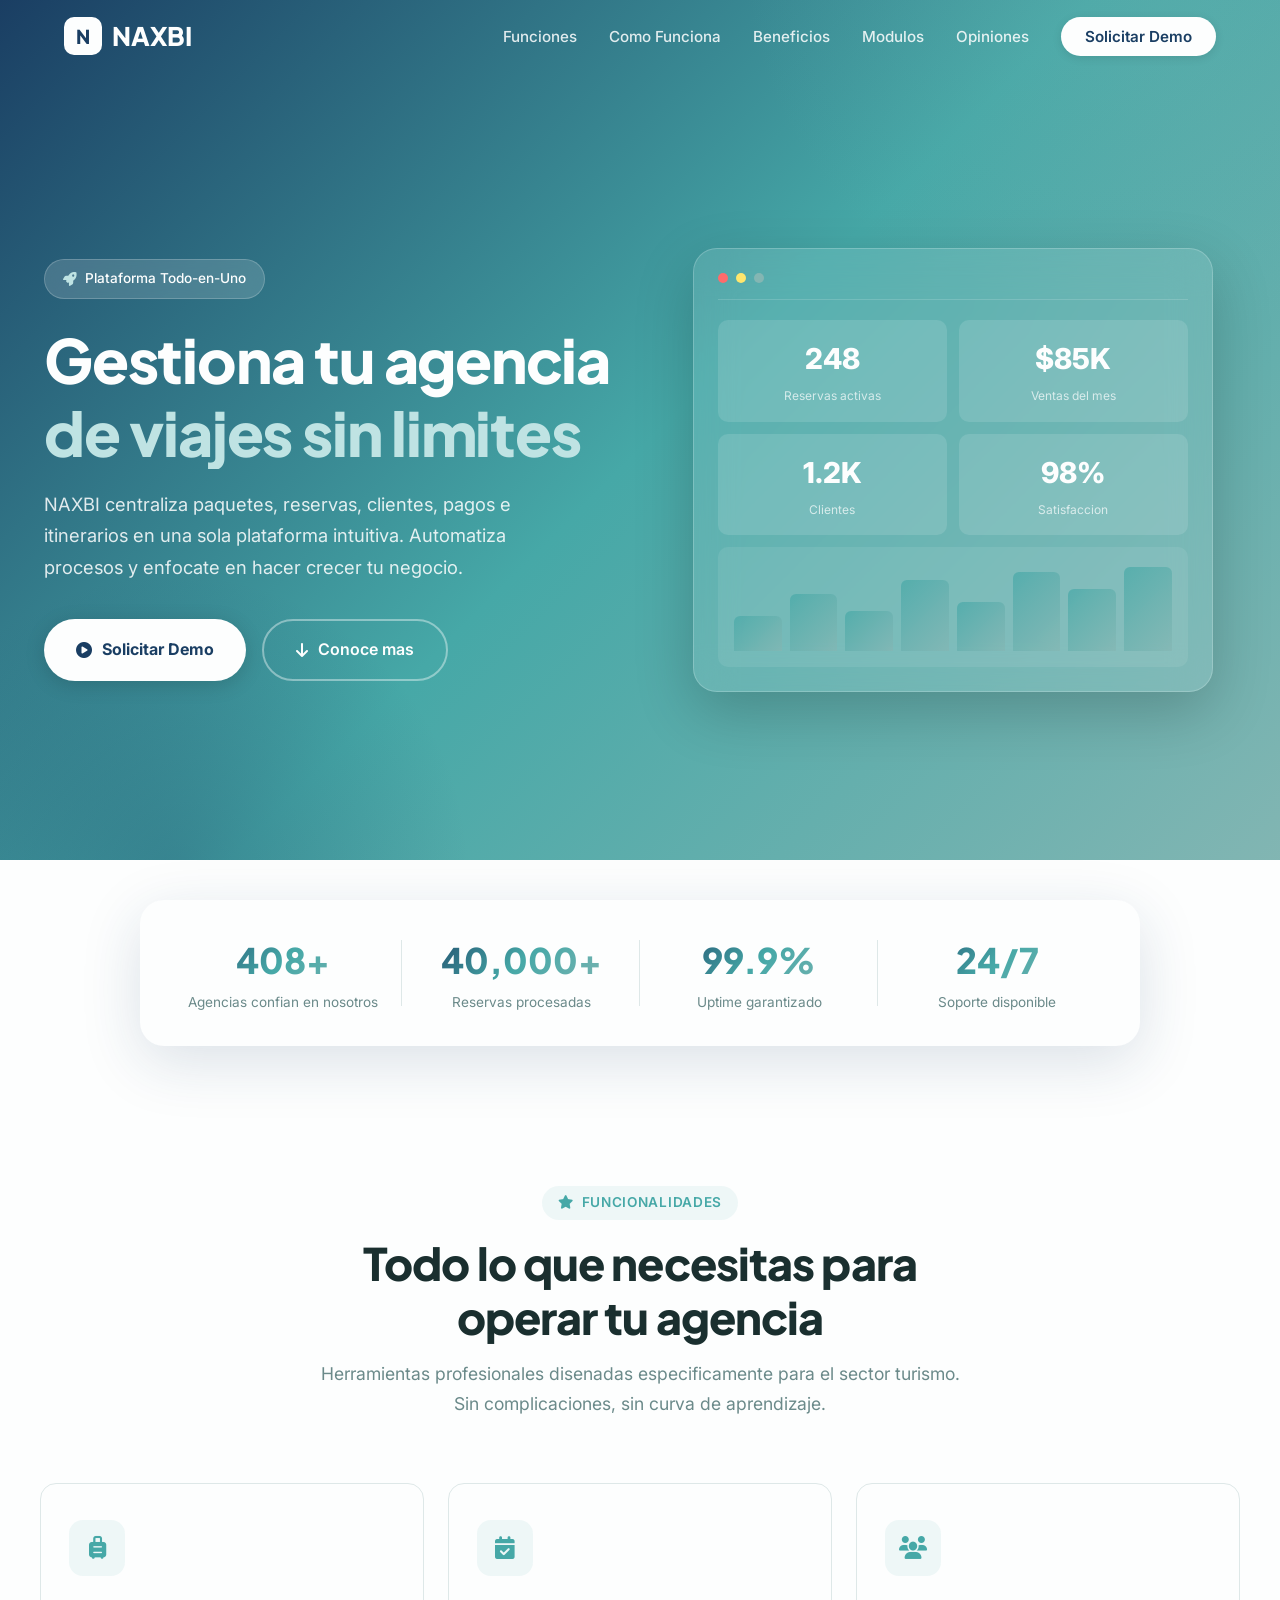
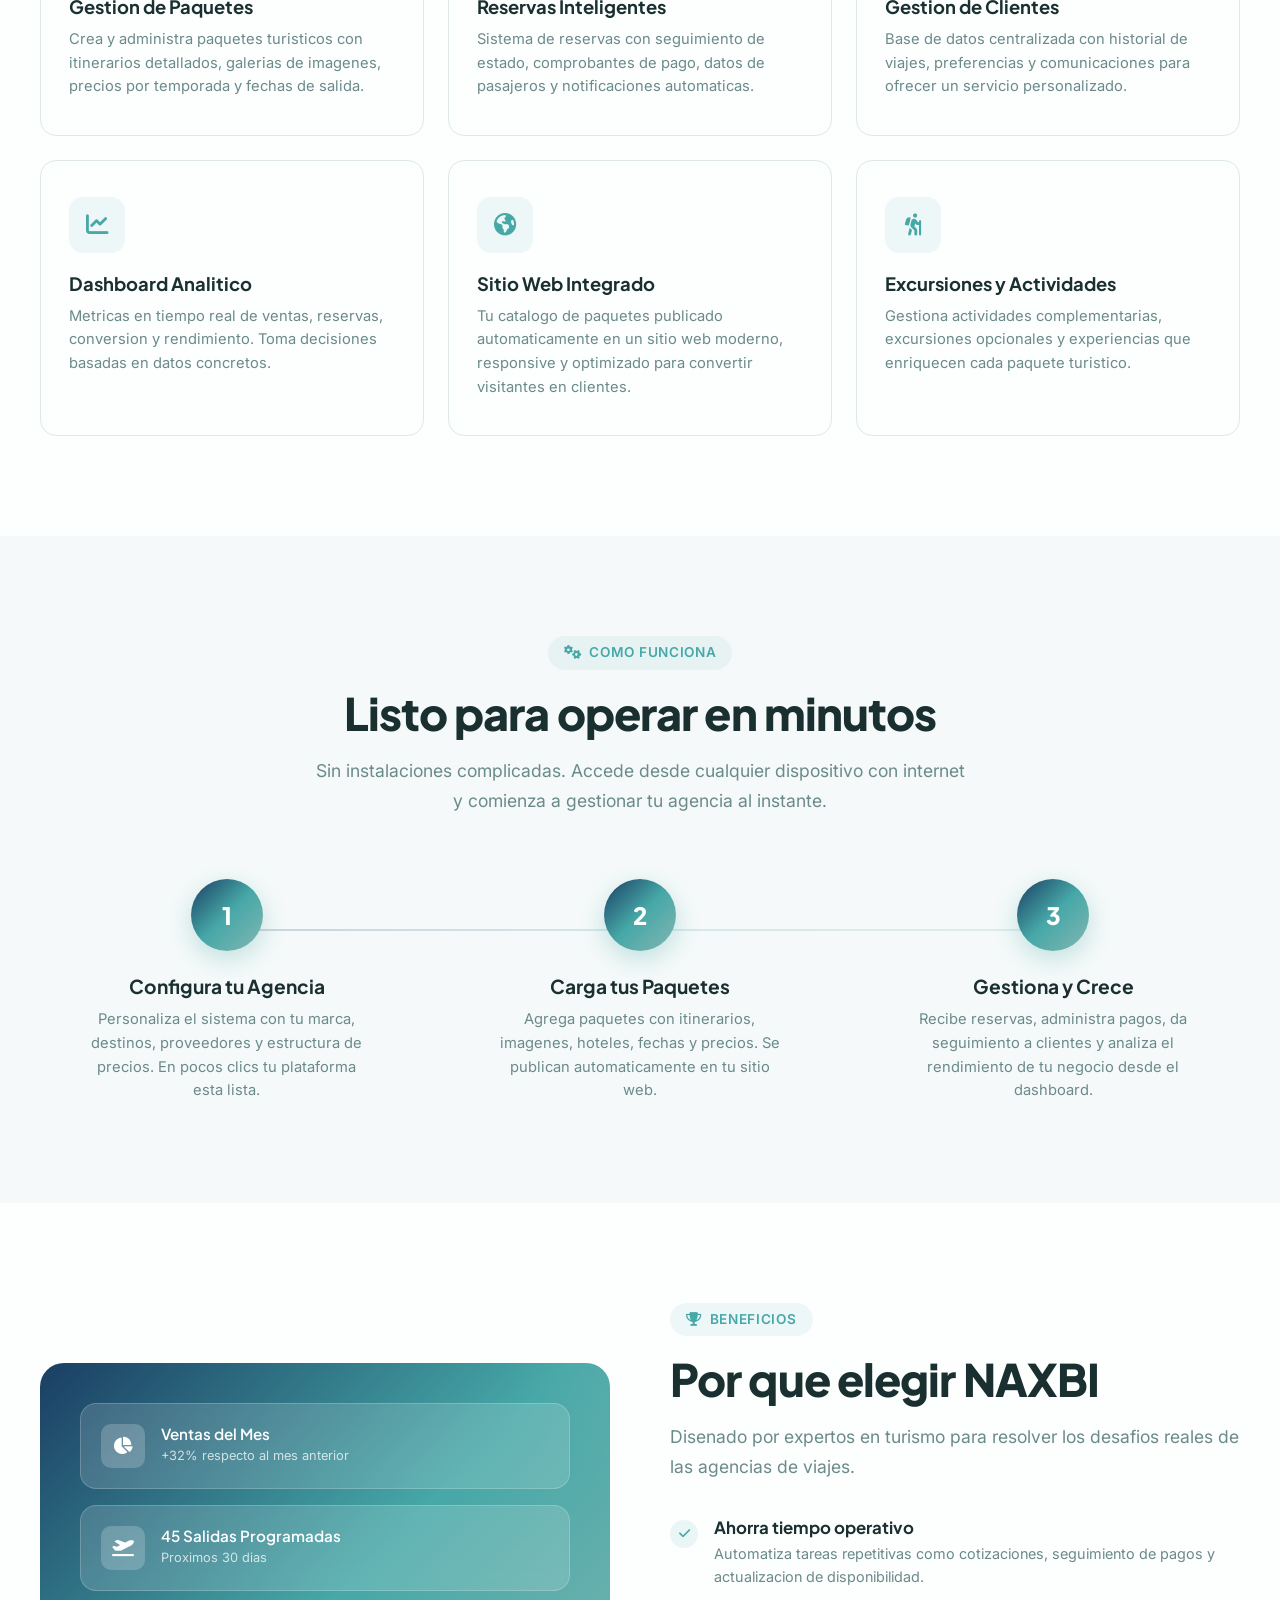
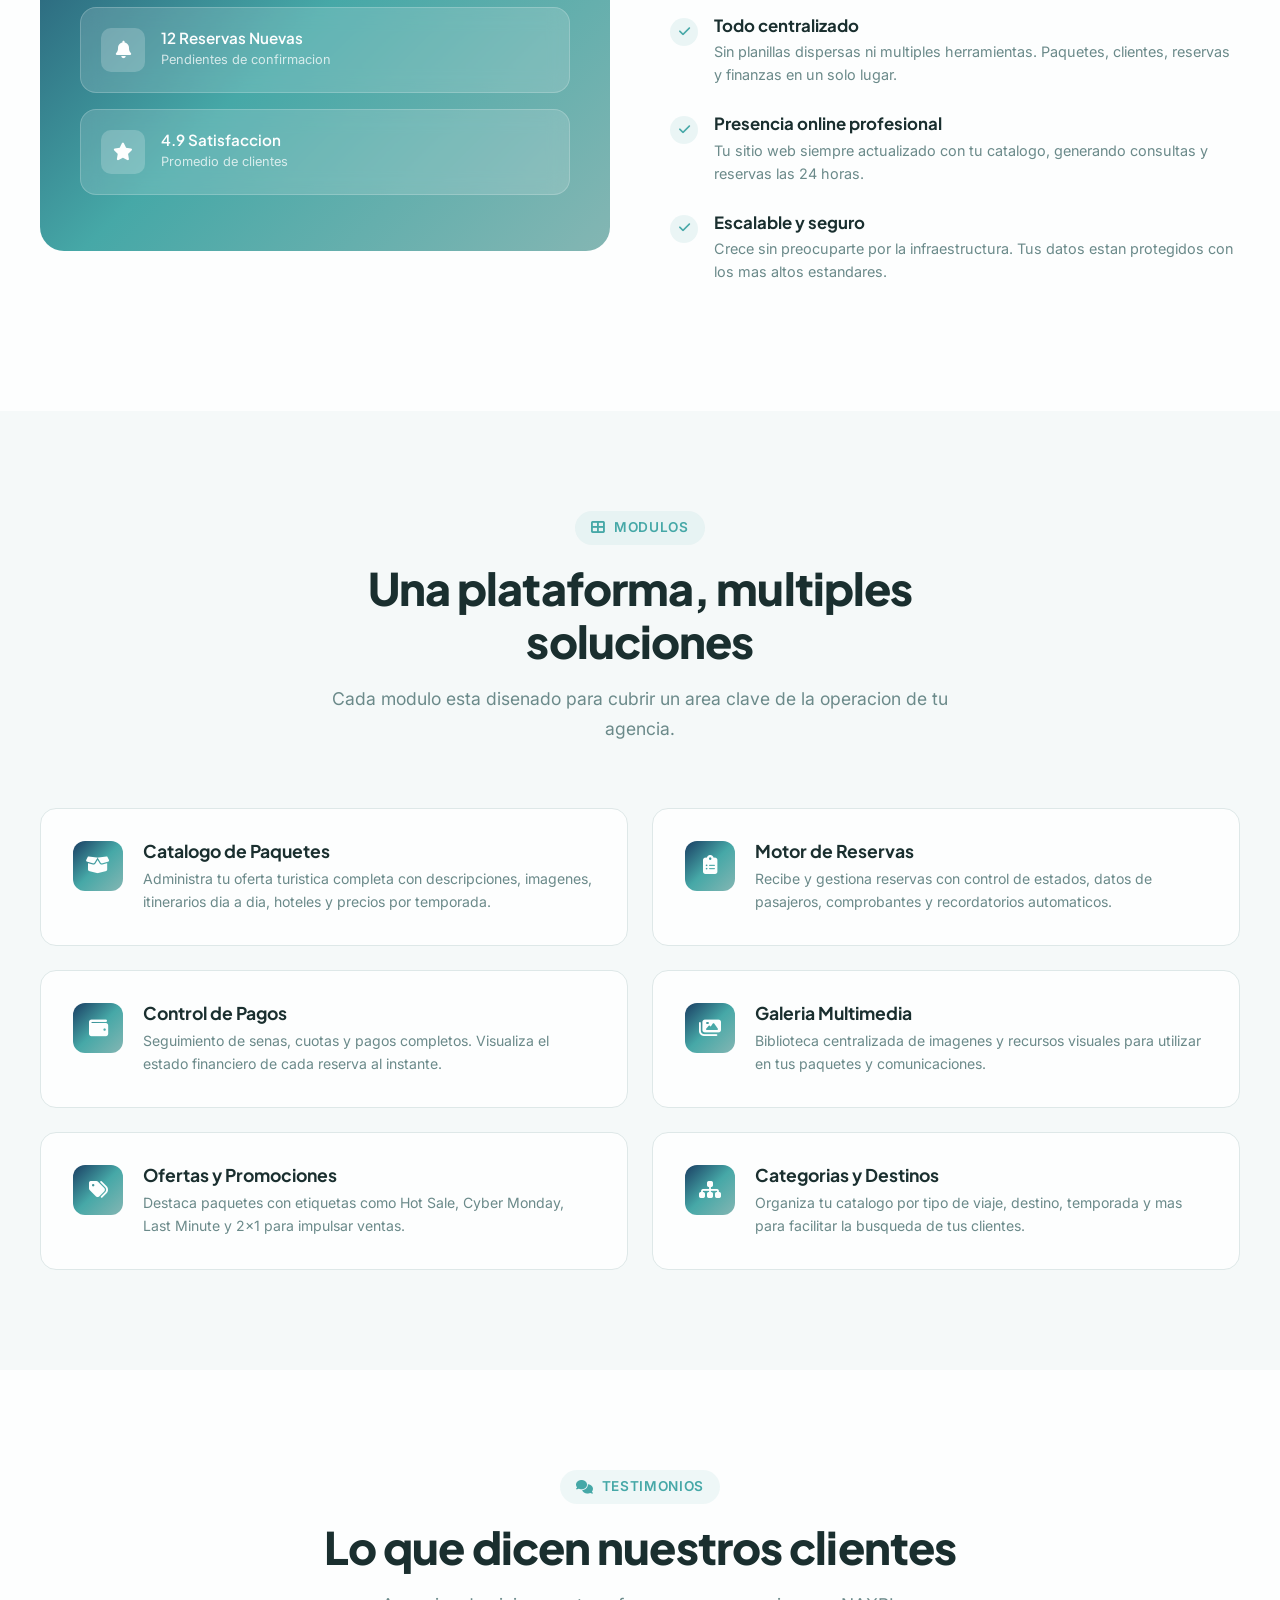
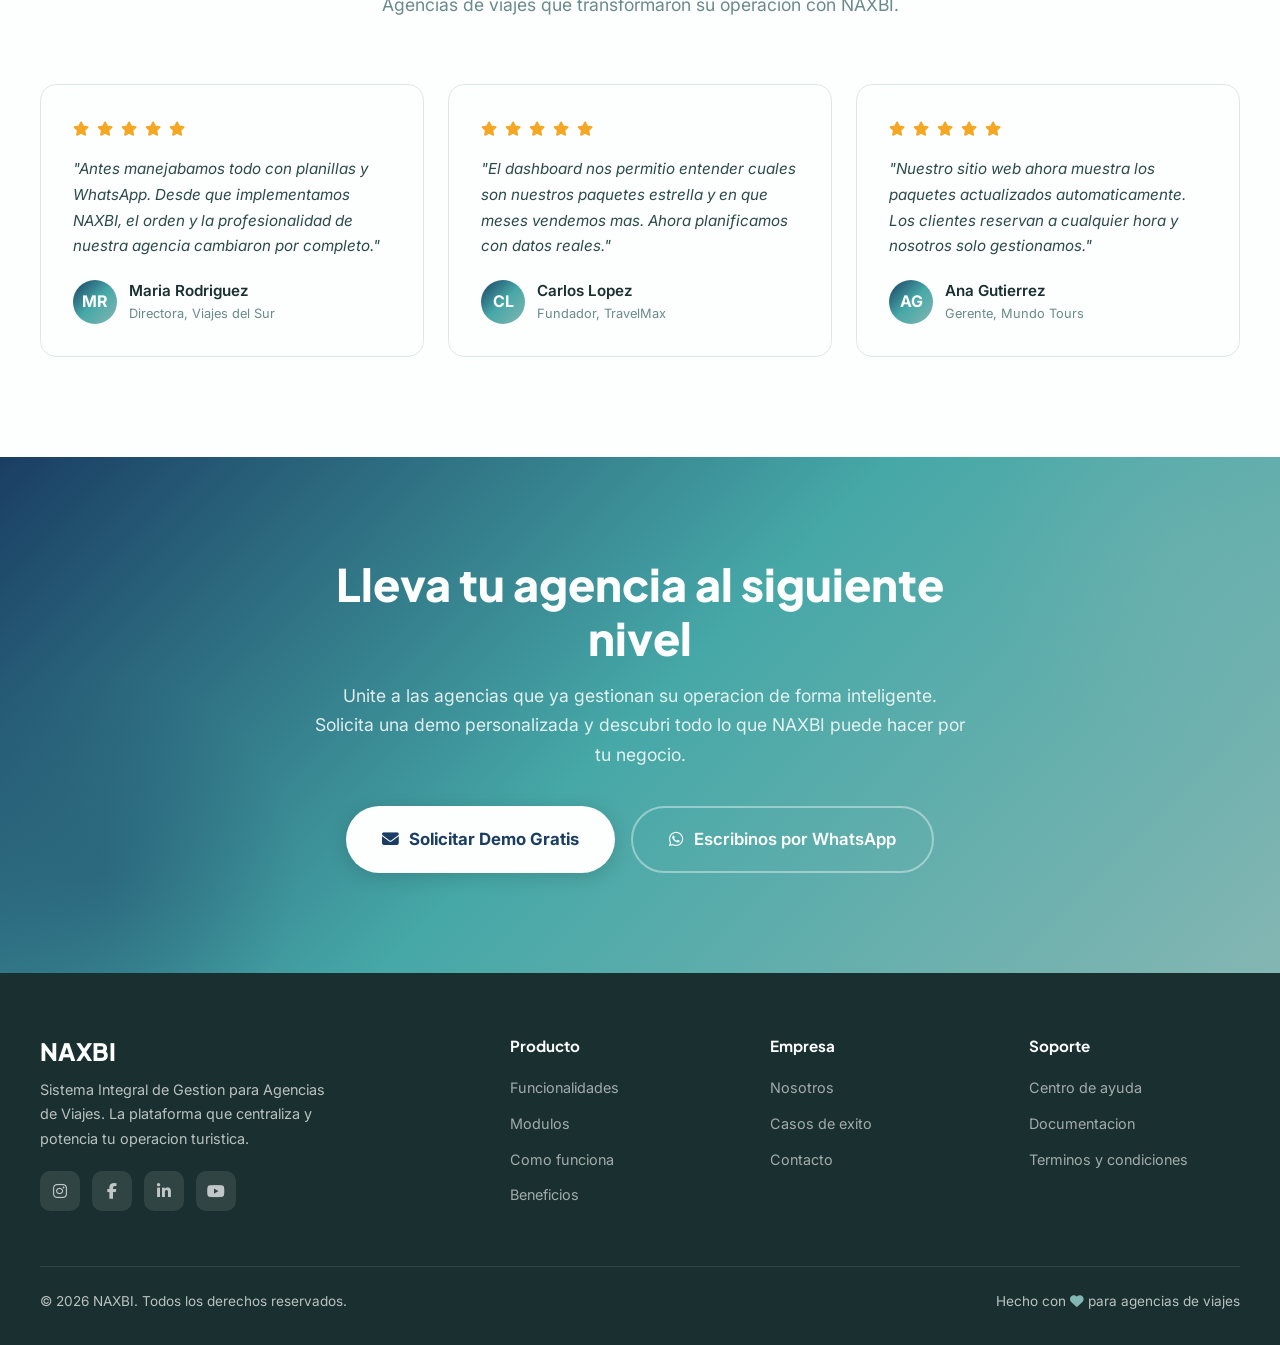
==== index.html @ f72a130c "Reestructurar landing NAXBI: separar HTML/CSS/JS, nueva paleta de colores y paginas internas - Separ" ====
<!DOCTYPE html>
<html lang="es">
<head>
    <meta charset="UTF-8">
    <meta name="viewport" content="width=device-width, initial-scale=1.0">
    <title>NAXBI - Sistema Integral de Gestion para Agencias de Viajes</title>
    <meta name="description" content="NAXBI es la plataforma todo-en-uno para gestionar tu agencia de viajes. Paquetes, reservas, clientes, pagos y mas en un solo lugar.">
    <link rel="preconnect" href="https://fonts.googleapis.com">
    <link rel="preconnect" href="https://fonts.gstatic.com" crossorigin>
    <link href="https://fonts.googleapis.com/css2?family=Inter:wght@300;400;500;600;700;800;900&family=Plus+Jakarta+Sans:wght@400;500;600;700;800&display=swap" rel="stylesheet">
    <link rel="stylesheet" href="https://cdnjs.cloudflare.com/ajax/libs/font-awesome/6.5.1/css/all.min.css">
    <link rel="stylesheet" href="css/styles.css">
</head>
<body>

    <!-- ========== NAVBAR ========== -->
    <nav class="navbar" id="navbar">
        <div class="nav-container">
            <a href="index.html" class="nav-logo">
                <div class="nav-logo-icon">N</div>
                NAXBI
            </a>
            <ul class="nav-links" id="navLinks">
                <li><a href="#features">Funciones</a></li>
                <li><a href="#how">Como Funciona</a></li>
                <li><a href="#benefits">Beneficios</a></li>
                <li><a href="#modules">Modulos</a></li>
                <li><a href="#testimonials">Opiniones</a></li>
                <li><a href="contacto.html" class="nav-cta">Solicitar Demo</a></li>
            </ul>
            <button class="mobile-toggle" id="mobileToggle" aria-label="Menu">
                <i class="fas fa-bars"></i>
            </button>
        </div>
    </nav>

    <!-- ========== HERO ========== -->
    <section class="hero" id="hero">
        <div class="hero-content">
            <div class="hero-text">
                <div class="hero-badge">
                    <i class="fas fa-rocket"></i>
                    Plataforma Todo-en-Uno
                </div>
                <h1>
                    Gestiona tu agencia
                    <span>de viajes sin limites</span>
                </h1>
                <p class="hero-description">
                    NAXBI centraliza paquetes, reservas, clientes, pagos e itinerarios en una sola plataforma intuitiva. Automatiza procesos y enfocate en hacer crecer tu negocio.
                </p>
                <div class="hero-buttons">
                    <a href="contacto.html" class="btn-primary">
                        <i class="fas fa-play-circle"></i>
                        Solicitar Demo
                    </a>
                    <a href="#features" class="btn-secondary">
                        <i class="fas fa-arrow-down"></i>
                        Conoce mas
                    </a>
                </div>
            </div>
            <div class="hero-visual">
                <div class="hero-mockup">
                    <div class="mockup-header">
                        <div class="mockup-dot"></div>
                        <div class="mockup-dot"></div>
                        <div class="mockup-dot"></div>
                    </div>
                    <div class="mockup-stats">
                        <div class="mockup-stat">
                            <div class="mockup-stat-value">248</div>
                            <div class="mockup-stat-label">Reservas activas</div>
                        </div>
                        <div class="mockup-stat">
                            <div class="mockup-stat-value">$85K</div>
                            <div class="mockup-stat-label">Ventas del mes</div>
                        </div>
                        <div class="mockup-stat">
                            <div class="mockup-stat-value">1.2K</div>
                            <div class="mockup-stat-label">Clientes</div>
                        </div>
                        <div class="mockup-stat">
                            <div class="mockup-stat-value">98%</div>
                            <div class="mockup-stat-label">Satisfaccion</div>
                        </div>
                    </div>
                    <div class="mockup-chart">
                        <div class="chart-bar" style="height: 40%"></div>
                        <div class="chart-bar" style="height: 65%"></div>
                        <div class="chart-bar" style="height: 45%"></div>
                        <div class="chart-bar" style="height: 80%"></div>
                        <div class="chart-bar" style="height: 55%"></div>
                        <div class="chart-bar" style="height: 90%"></div>
                        <div class="chart-bar" style="height: 70%"></div>
                        <div class="chart-bar" style="height: 95%"></div>
                    </div>
                </div>
            </div>
        </div>
    </section>

    <!-- ========== STATS BAR ========== -->
    <div class="stats-bar">
        <div class="stats-container reveal">
            <div class="stat-item">
                <div class="stat-number" data-count="500">0+</div>
                <div class="stat-label">Agencias confian en nosotros</div>
            </div>
            <div class="stat-item">
                <div class="stat-number" data-count="50000">0+</div>
                <div class="stat-label">Reservas procesadas</div>
            </div>
            <div class="stat-item">
                <div class="stat-number">99.9%</div>
                <div class="stat-label">Uptime garantizado</div>
            </div>
            <div class="stat-item">
                <div class="stat-number">24/7</div>
                <div class="stat-label">Soporte disponible</div>
            </div>
        </div>
    </div>

    <!-- ========== FEATURES ========== -->
    <section class="section" id="features">
        <div class="section-container">
            <div class="section-header reveal">
                <div class="section-label"><i class="fas fa-star"></i> Funcionalidades</div>
                <h2 class="section-title">Todo lo que necesitas para operar tu agencia</h2>
                <p class="section-subtitle">Herramientas profesionales disenadas especificamente para el sector turismo. Sin complicaciones, sin curva de aprendizaje.</p>
            </div>
            <div class="features-grid">
                <div class="feature-card reveal">
                    <div class="feature-icon"><i class="fas fa-suitcase-rolling"></i></div>
                    <h3>Gestion de Paquetes</h3>
                    <p>Crea y administra paquetes turisticos con itinerarios detallados, galerias de imagenes, precios por temporada y fechas de salida.</p>
                </div>
                <div class="feature-card reveal">
                    <div class="feature-icon"><i class="fas fa-calendar-check"></i></div>
                    <h3>Reservas Inteligentes</h3>
                    <p>Sistema de reservas con seguimiento de estado, comprobantes de pago, datos de pasajeros y notificaciones automaticas.</p>
                </div>
                <div class="feature-card reveal">
                    <div class="feature-icon"><i class="fas fa-users"></i></div>
                    <h3>Gestion de Clientes</h3>
                    <p>Base de datos centralizada con historial de viajes, preferencias y comunicaciones para ofrecer un servicio personalizado.</p>
                </div>
                <div class="feature-card reveal">
                    <div class="feature-icon"><i class="fas fa-chart-line"></i></div>
                    <h3>Dashboard Analitico</h3>
                    <p>Metricas en tiempo real de ventas, reservas, conversion y rendimiento. Toma decisiones basadas en datos concretos.</p>
                </div>
                <div class="feature-card reveal">
                    <div class="feature-icon"><i class="fas fa-globe-americas"></i></div>
                    <h3>Sitio Web Integrado</h3>
                    <p>Tu catalogo de paquetes publicado automaticamente en un sitio web moderno, responsive y optimizado para convertir visitantes en clientes.</p>
                </div>
                <div class="feature-card reveal">
                    <div class="feature-icon"><i class="fas fa-hiking"></i></div>
                    <h3>Excursiones y Actividades</h3>
                    <p>Gestiona actividades complementarias, excursiones opcionales y experiencias que enriquecen cada paquete turistico.</p>
                </div>
            </div>
        </div>
    </section>

    <!-- ========== HOW IT WORKS ========== -->
    <section class="section how-section" id="how">
        <div class="section-container">
            <div class="section-header reveal">
                <div class="section-label"><i class="fas fa-cogs"></i> Como Funciona</div>
                <h2 class="section-title">Listo para operar en minutos</h2>
                <p class="section-subtitle">Sin instalaciones complicadas. Accede desde cualquier dispositivo con internet y comienza a gestionar tu agencia al instante.</p>
            </div>
            <div class="steps-grid">
                <div class="step-card reveal">
                    <div class="step-number">1</div>
                    <h3>Configura tu Agencia</h3>
                    <p>Personaliza el sistema con tu marca, destinos, proveedores y estructura de precios. En pocos clics tu plataforma esta lista.</p>
                </div>
                <div class="step-card reveal">
                    <div class="step-number">2</div>
                    <h3>Carga tus Paquetes</h3>
                    <p>Agrega paquetes con itinerarios, imagenes, hoteles, fechas y precios. Se publican automaticamente en tu sitio web.</p>
                </div>
                <div class="step-card reveal">
                    <div class="step-number">3</div>
                    <h3>Gestiona y Crece</h3>
                    <p>Recibe reservas, administra pagos, da seguimiento a clientes y analiza el rendimiento de tu negocio desde el dashboard.</p>
                </div>
            </div>
        </div>
    </section>

    <!-- ========== BENEFITS ========== -->
    <section class="section" id="benefits">
        <div class="section-container">
            <div class="benefits-layout">
                <div class="benefits-image reveal">
                    <div class="benefits-dashboard">
                        <div class="benefits-card-float">
                            <div class="float-icon"><i class="fas fa-chart-pie"></i></div>
                            <div class="float-text">
                                <h4>Ventas del Mes</h4>
                                <p>+32% respecto al mes anterior</p>
                            </div>
                        </div>
                        <div class="benefits-card-float">
                            <div class="float-icon"><i class="fas fa-plane-departure"></i></div>
                            <div class="float-text">
                                <h4>45 Salidas Programadas</h4>
                                <p>Proximos 30 dias</p>
                            </div>
                        </div>
                        <div class="benefits-card-float">
                            <div class="float-icon"><i class="fas fa-bell"></i></div>
                            <div class="float-text">
                                <h4>12 Reservas Nuevas</h4>
                                <p>Pendientes de confirmacion</p>
                            </div>
                        </div>
                        <div class="benefits-card-float">
                            <div class="float-icon"><i class="fas fa-star"></i></div>
                            <div class="float-text">
                                <h4>4.9 Satisfaccion</h4>
                                <p>Promedio de clientes</p>
                            </div>
                        </div>
                    </div>
                </div>
                <div class="reveal">
                    <div class="section-label"><i class="fas fa-trophy"></i> Beneficios</div>
                    <h2 class="section-title" style="text-align:left; margin-bottom: 16px;">Por que elegir NAXBI</h2>
                    <p class="section-subtitle" style="text-align:left; margin-bottom: 36px;">Disenado por expertos en turismo para resolver los desafios reales de las agencias de viajes.</p>
                    <ul class="benefits-list">
                        <li class="benefit-item">
                            <div class="benefit-check"><i class="fas fa-check"></i></div>
                            <div>
                                <h4>Ahorra tiempo operativo</h4>
                                <p>Automatiza tareas repetitivas como cotizaciones, seguimiento de pagos y actualizacion de disponibilidad.</p>
                            </div>
                        </li>
                        <li class="benefit-item">
                            <div class="benefit-check"><i class="fas fa-check"></i></div>
                            <div>
                                <h4>Todo centralizado</h4>
                                <p>Sin planillas dispersas ni multiples herramientas. Paquetes, clientes, reservas y finanzas en un solo lugar.</p>
                            </div>
                        </li>
                        <li class="benefit-item">
                            <div class="benefit-check"><i class="fas fa-check"></i></div>
                            <div>
                                <h4>Presencia online profesional</h4>
                                <p>Tu sitio web siempre actualizado con tu catalogo, generando consultas y reservas las 24 horas.</p>
                            </div>
                        </li>
                        <li class="benefit-item">
                            <div class="benefit-check"><i class="fas fa-check"></i></div>
                            <div>
                                <h4>Escalable y seguro</h4>
                                <p>Crece sin preocuparte por la infraestructura. Tus datos estan protegidos con los mas altos estandares.</p>
                            </div>
                        </li>
                    </ul>
                </div>
            </div>
        </div>
    </section>

    <!-- ========== MODULES ========== -->
    <section class="section modules-section" id="modules">
        <div class="section-container">
            <div class="section-header reveal">
                <div class="section-label"><i class="fas fa-th-large"></i> Modulos</div>
                <h2 class="section-title">Una plataforma, multiples soluciones</h2>
                <p class="section-subtitle">Cada modulo esta disenado para cubrir un area clave de la operacion de tu agencia.</p>
            </div>
            <div class="modules-grid">
                <div class="module-card reveal">
                    <div class="module-icon"><i class="fas fa-box-open"></i></div>
                    <div>
                        <h3>Catalogo de Paquetes</h3>
                        <p>Administra tu oferta turistica completa con descripciones, imagenes, itinerarios dia a dia, hoteles y precios por temporada.</p>
                    </div>
                </div>
                <div class="module-card reveal">
                    <div class="module-icon"><i class="fas fa-clipboard-list"></i></div>
                    <div>
                        <h3>Motor de Reservas</h3>
                        <p>Recibe y gestiona reservas con control de estados, datos de pasajeros, comprobantes y recordatorios automaticos.</p>
                    </div>
                </div>
                <div class="module-card reveal">
                    <div class="module-icon"><i class="fas fa-wallet"></i></div>
                    <div>
                        <h3>Control de Pagos</h3>
                        <p>Seguimiento de senas, cuotas y pagos completos. Visualiza el estado financiero de cada reserva al instante.</p>
                    </div>
                </div>
                <div class="module-card reveal">
                    <div class="module-icon"><i class="fas fa-images"></i></div>
                    <div>
                        <h3>Galeria Multimedia</h3>
                        <p>Biblioteca centralizada de imagenes y recursos visuales para utilizar en tus paquetes y comunicaciones.</p>
                    </div>
                </div>
                <div class="module-card reveal">
                    <div class="module-icon"><i class="fas fa-tags"></i></div>
                    <div>
                        <h3>Ofertas y Promociones</h3>
                        <p>Destaca paquetes con etiquetas como Hot Sale, Cyber Monday, Last Minute y 2x1 para impulsar ventas.</p>
                    </div>
                </div>
                <div class="module-card reveal">
                    <div class="module-icon"><i class="fas fa-sitemap"></i></div>
                    <div>
                        <h3>Categorias y Destinos</h3>
                        <p>Organiza tu catalogo por tipo de viaje, destino, temporada y mas para facilitar la busqueda de tus clientes.</p>
                    </div>
                </div>
            </div>
        </div>
    </section>

    <!-- ========== TESTIMONIALS ========== -->
    <section class="section" id="testimonials">
        <div class="section-container">
            <div class="section-header reveal">
                <div class="section-label"><i class="fas fa-comments"></i> Testimonios</div>
                <h2 class="section-title">Lo que dicen nuestros clientes</h2>
                <p class="section-subtitle">Agencias de viajes que transformaron su operacion con NAXBI.</p>
            </div>
            <div class="testimonials-grid">
                <div class="testimonial-card reveal">
                    <div class="testimonial-stars">
                        <i class="fas fa-star"></i>
                        <i class="fas fa-star"></i>
                        <i class="fas fa-star"></i>
                        <i class="fas fa-star"></i>
                        <i class="fas fa-star"></i>
                    </div>
                    <blockquote>"Antes manejabamos todo con planillas y WhatsApp. Desde que implementamos NAXBI, el orden y la profesionalidad de nuestra agencia cambiaron por completo."</blockquote>
                    <div class="testimonial-author">
                        <div class="testimonial-avatar">MR</div>
                        <div>
                            <div class="testimonial-name">Maria Rodriguez</div>
                            <div class="testimonial-role">Directora, Viajes del Sur</div>
                        </div>
                    </div>
                </div>
                <div class="testimonial-card reveal">
                    <div class="testimonial-stars">
                        <i class="fas fa-star"></i>
                        <i class="fas fa-star"></i>
                        <i class="fas fa-star"></i>
                        <i class="fas fa-star"></i>
                        <i class="fas fa-star"></i>
                    </div>
                    <blockquote>"El dashboard nos permitio entender cuales son nuestros paquetes estrella y en que meses vendemos mas. Ahora planificamos con datos reales."</blockquote>
                    <div class="testimonial-author">
                        <div class="testimonial-avatar">CL</div>
                        <div>
                            <div class="testimonial-name">Carlos Lopez</div>
                            <div class="testimonial-role">Fundador, TravelMax</div>
                        </div>
                    </div>
                </div>
                <div class="testimonial-card reveal">
                    <div class="testimonial-stars">
                        <i class="fas fa-star"></i>
                        <i class="fas fa-star"></i>
                        <i class="fas fa-star"></i>
                        <i class="fas fa-star"></i>
                        <i class="fas fa-star"></i>
                    </div>
                    <blockquote>"Nuestro sitio web ahora muestra los paquetes actualizados automaticamente. Los clientes reservan a cualquier hora y nosotros solo gestionamos."</blockquote>
                    <div class="testimonial-author">
                        <div class="testimonial-avatar">AG</div>
                        <div>
                            <div class="testimonial-name">Ana Gutierrez</div>
                            <div class="testimonial-role">Gerente, Mundo Tours</div>
                        </div>
                    </div>
                </div>
            </div>
        </div>
    </section>

    <!-- ========== CTA ========== -->
    <section class="cta-section" id="contact">
        <div class="cta-content reveal">
            <h2>Lleva tu agencia al siguiente nivel</h2>
            <p>Unite a las agencias que ya gestionan su operacion de forma inteligente. Solicita una demo personalizada y descubri todo lo que NAXBI puede hacer por tu negocio.</p>
            <div class="cta-buttons">
                <a href="contacto.html" class="btn-cta-primary">
                    <i class="fas fa-envelope"></i>
                    Solicitar Demo Gratis
                </a>
                <a href="https://wa.me/" class="btn-cta-secondary">
                    <i class="fab fa-whatsapp"></i>
                    Escribinos por WhatsApp
                </a>
            </div>
        </div>
    </section>

    <!-- ========== FOOTER ========== -->
    <footer class="footer">
        <div class="footer-container">
            <div class="footer-grid">
                <div class="footer-brand">
                    <h3>NAXBI</h3>
                    <p>Sistema Integral de Gestion para Agencias de Viajes. La plataforma que centraliza y potencia tu operacion turistica.</p>
                    <div class="footer-social">
                        <a href="#" aria-label="Instagram"><i class="fab fa-instagram"></i></a>
                        <a href="#" aria-label="Facebook"><i class="fab fa-facebook-f"></i></a>
                        <a href="#" aria-label="LinkedIn"><i class="fab fa-linkedin-in"></i></a>
                        <a href="#" aria-label="YouTube"><i class="fab fa-youtube"></i></a>
                    </div>
                </div>
                <div class="footer-col">
                    <h4>Producto</h4>
                    <ul>
                        <li><a href="index.html#features">Funcionalidades</a></li>
                        <li><a href="index.html#modules">Modulos</a></li>
                        <li><a href="index.html#how">Como funciona</a></li>
                        <li><a href="index.html#benefits">Beneficios</a></li>
                    </ul>
                </div>
                <div class="footer-col">
                    <h4>Empresa</h4>
                    <ul>
                        <li><a href="nosotros.html">Nosotros</a></li>
                        <li><a href="casos-de-exito.html">Casos de exito</a></li>
                        <li><a href="contacto.html">Contacto</a></li>
                    </ul>
                </div>
                <div class="footer-col">
                    <h4>Soporte</h4>
                    <ul>
                        <li><a href="centro-de-ayuda.html">Centro de ayuda</a></li>
                        <li><a href="documentacion.html">Documentacion</a></li>
                        <li><a href="terminos-y-condiciones.html">Terminos y condiciones</a></li>
                    </ul>
                </div>
            </div>
            <div class="footer-bottom">
                <span>&copy; 2026 NAXBI. Todos los derechos reservados.</span>
                <span>Hecho con <i class="fas fa-heart" style="color: var(--primary-light);"></i> para agencias de viajes</span>
            </div>
        </div>
    </footer>

    <script src="js/main.js"></script>
</body>
</html>
---- css/styles.css ----
/* ============ VARIABLES ============ */
:root {
    --primary: #46A8A7;
    --primary-dark: #1A3E63;
    --primary-light: #84B6B3;
    --primary-lighter: #BFE3E3;
    --white: #FDFEFE;
    --off-white: #F5F9F9;
    --gray-50: #EFF4F4;
    --gray-100: #DEE8E8;
    --gray-200: #C2D4D4;
    --gray-500: #6B8A8A;
    --gray-700: #2D4A4A;
    --gray-900: #1A2F2F;
    --gradient-main: linear-gradient(135deg, var(--primary-dark), var(--primary), var(--primary-light));
    --gradient-soft: linear-gradient(135deg, var(--primary-dark), var(--primary));
    --gradient-accent: linear-gradient(135deg, var(--primary), var(--primary-light));
    --shadow-sm: 0 1px 3px rgba(26, 62, 99, 0.08);
    --shadow-md: 0 4px 20px rgba(26, 62, 99, 0.1);
    --shadow-lg: 0 8px 40px rgba(26, 62, 99, 0.12);
    --shadow-xl: 0 16px 60px rgba(26, 62, 99, 0.15);
    --radius: 16px;
    --radius-sm: 10px;
    --radius-lg: 24px;
}

* { margin: 0; padding: 0; box-sizing: border-box; }

html {
    scroll-behavior: smooth;
    scroll-padding-top: 80px;
}

body {
    font-family: 'Inter', -apple-system, BlinkMacSystemFont, sans-serif;
    color: var(--gray-900);
    background: var(--white);
    line-height: 1.6;
    overflow-x: hidden;
}

h1, h2, h3, h4, h5, h6 {
    font-family: 'Plus Jakarta Sans', 'Inter', sans-serif;
    line-height: 1.2;
}

/* ============ NAVBAR ============ */
.navbar {
    position: fixed;
    top: 0;
    left: 0;
    right: 0;
    z-index: 1000;
    padding: 16px 0;
    transition: all 0.4s cubic-bezier(0.4, 0, 0.2, 1);
}

.navbar.scrolled {
    background: rgba(253, 254, 254, 0.92);
    backdrop-filter: blur(20px);
    -webkit-backdrop-filter: blur(20px);
    box-shadow: 0 1px 20px rgba(26, 62, 99, 0.08);
    padding: 10px 0;
}

.nav-container {
    max-width: 1200px;
    margin: 0 auto;
    padding: 0 24px;
    display: flex;
    align-items: center;
    justify-content: space-between;
}

.nav-logo {
    display: flex;
    align-items: center;
    gap: 10px;
    text-decoration: none;
    font-family: 'Plus Jakarta Sans', sans-serif;
    font-weight: 800;
    font-size: 1.6rem;
    color: var(--white);
    transition: color 0.3s;
}

.navbar.scrolled .nav-logo { color: var(--primary-dark); }

.nav-logo-icon {
    width: 38px;
    height: 38px;
    background: var(--white);
    border-radius: 10px;
    display: flex;
    align-items: center;
    justify-content: center;
    font-size: 1.2rem;
    color: var(--primary-dark);
    font-weight: 900;
}

.navbar.scrolled .nav-logo-icon {
    background: var(--gradient-main);
    color: var(--white);
}

.nav-links {
    display: flex;
    align-items: center;
    gap: 32px;
    list-style: none;
}

.nav-links a {
    text-decoration: none;
    color: rgba(255, 255, 255, 0.85);
    font-weight: 500;
    font-size: 0.95rem;
    transition: color 0.3s;
    position: relative;
}

.nav-links a::after {
    content: '';
    position: absolute;
    bottom: -4px;
    left: 0;
    width: 0;
    height: 2px;
    background: var(--primary-light);
    transition: width 0.3s;
}

.nav-links a:hover::after { width: 100%; }

.navbar.scrolled .nav-links a { color: var(--gray-700); }
.navbar.scrolled .nav-links a:hover { color: var(--primary); }

.nav-cta {
    padding: 10px 24px;
    background: var(--white) !important;
    color: var(--primary-dark) !important;
    border-radius: 50px;
    font-weight: 600 !important;
    font-size: 0.9rem;
    transition: all 0.3s !important;
    box-shadow: 0 2px 10px rgba(0,0,0,0.1);
}

.nav-cta:hover {
    transform: translateY(-2px);
    box-shadow: 0 4px 20px rgba(0,0,0,0.15);
}

.navbar.scrolled .nav-cta {
    background: var(--gradient-main) !important;
    color: var(--white) !important;
}

.nav-cta::after { display: none !important; }

.mobile-toggle {
    display: none;
    background: none;
    border: none;
    font-size: 1.5rem;
    color: var(--white);
    cursor: pointer;
}

.navbar.scrolled .mobile-toggle { color: var(--primary-dark); }

/* ============ HERO ============ */
.hero {
    min-height: 100vh;
    background: var(--gradient-main);
    display: flex;
    align-items: center;
    position: relative;
    overflow: hidden;
    padding: 120px 24px 80px;
}

.hero::before {
    content: '';
    position: absolute;
    top: -50%;
    right: -20%;
    width: 800px;
    height: 800px;
    background: radial-gradient(circle, rgba(132, 182, 179, 0.2) 0%, transparent 70%);
    border-radius: 50%;
    animation: float 8s ease-in-out infinite;
}

.hero::after {
    content: '';
    position: absolute;
    bottom: -30%;
    left: -10%;
    width: 600px;
    height: 600px;
    background: radial-gradient(circle, rgba(26, 62, 99, 0.3) 0%, transparent 70%);
    border-radius: 50%;
    animation: float 10s ease-in-out infinite reverse;
}

@keyframes float {
    0%, 100% { transform: translateY(0) scale(1); }
    50% { transform: translateY(-40px) scale(1.05); }
}

.hero-content {
    max-width: 1200px;
    margin: 0 auto;
    display: grid;
    grid-template-columns: 1fr 1fr;
    gap: 60px;
    align-items: center;
    position: relative;
    z-index: 2;
}

.hero-text { animation: fadeInUp 1s ease-out; }

.hero-badge {
    display: inline-flex;
    align-items: center;
    gap: 8px;
    padding: 8px 18px;
    background: rgba(255,255,255,0.15);
    backdrop-filter: blur(10px);
    border-radius: 50px;
    color: var(--white);
    font-size: 0.85rem;
    font-weight: 500;
    margin-bottom: 24px;
    border: 1px solid rgba(255,255,255,0.2);
}

.hero-badge i { color: var(--primary-lighter); }

.hero h1 {
    font-size: clamp(2.5rem, 5vw, 3.8rem);
    font-weight: 800;
    color: var(--white);
    margin-bottom: 20px;
    letter-spacing: -0.02em;
}

.hero h1 span {
    display: block;
    background: linear-gradient(90deg, var(--primary-lighter), #BFE3E3);
    -webkit-background-clip: text;
    -webkit-text-fill-color: transparent;
    background-clip: text;
}

.hero-description {
    font-size: 1.15rem;
    color: rgba(255,255,255,0.85);
    margin-bottom: 36px;
    max-width: 520px;
    line-height: 1.7;
}

.hero-buttons {
    display: flex;
    gap: 16px;
    flex-wrap: wrap;
}

.btn-primary {
    display: inline-flex;
    align-items: center;
    gap: 10px;
    padding: 16px 32px;
    background: var(--white);
    color: var(--primary-dark);
    border-radius: 50px;
    font-weight: 700;
    font-size: 1rem;
    text-decoration: none;
    transition: all 0.3s;
    box-shadow: 0 4px 20px rgba(0,0,0,0.15);
    border: none;
    cursor: pointer;
}

.btn-primary:hover {
    transform: translateY(-3px);
    box-shadow: 0 8px 30px rgba(0,0,0,0.2);
}

.btn-secondary {
    display: inline-flex;
    align-items: center;
    gap: 10px;
    padding: 16px 32px;
    background: transparent;
    color: var(--white);
    border: 2px solid rgba(255,255,255,0.4);
    border-radius: 50px;
    font-weight: 600;
    font-size: 1rem;
    text-decoration: none;
    transition: all 0.3s;
    cursor: pointer;
}

.btn-secondary:hover {
    background: rgba(255,255,255,0.1);
    border-color: var(--white);
    transform: translateY(-3px);
}

.hero-visual {
    display: flex;
    justify-content: center;
    animation: fadeInRight 1s ease-out 0.3s both;
}

.hero-mockup {
    width: 100%;
    max-width: 520px;
    background: rgba(255,255,255,0.1);
    backdrop-filter: blur(20px);
    border: 1px solid rgba(255,255,255,0.2);
    border-radius: var(--radius-lg);
    padding: 24px;
    box-shadow: 0 20px 60px rgba(0,0,0,0.2);
}

.mockup-header {
    display: flex;
    align-items: center;
    gap: 8px;
    margin-bottom: 20px;
    padding-bottom: 16px;
    border-bottom: 1px solid rgba(255,255,255,0.15);
}

.mockup-dot {
    width: 10px;
    height: 10px;
    border-radius: 50%;
    background: rgba(255,255,255,0.3);
}

.mockup-dot:nth-child(1) { background: #FF6B6B; }
.mockup-dot:nth-child(2) { background: #FFE66D; }
.mockup-dot:nth-child(3) { background: var(--primary-light); }

.mockup-stats {
    display: grid;
    grid-template-columns: 1fr 1fr;
    gap: 12px;
}

.mockup-stat {
    background: rgba(255,255,255,0.12);
    border-radius: var(--radius-sm);
    padding: 16px;
    text-align: center;
}

.mockup-stat-value {
    font-size: 1.8rem;
    font-weight: 800;
    color: var(--white);
}

.mockup-stat-label {
    font-size: 0.75rem;
    color: rgba(255,255,255,0.7);
    margin-top: 4px;
}

.mockup-chart {
    margin-top: 12px;
    background: rgba(255,255,255,0.08);
    border-radius: var(--radius-sm);
    padding: 16px;
    display: flex;
    align-items: flex-end;
    gap: 8px;
    height: 120px;
}

.chart-bar {
    flex: 1;
    background: var(--gradient-accent);
    border-radius: 6px 6px 0 0;
    opacity: 0.7;
    animation: growBar 1.5s ease-out forwards;
    transform-origin: bottom;
}

@keyframes growBar {
    from { transform: scaleY(0); }
    to { transform: scaleY(1); }
}

/* ============ STATS BAR ============ */
.stats-bar {
    background: var(--white);
    padding: 40px 24px;
    margin-top: -40px;
    position: relative;
    z-index: 10;
}

.stats-container {
    max-width: 1000px;
    margin: 0 auto;
    background: var(--white);
    border-radius: var(--radius-lg);
    box-shadow: var(--shadow-xl);
    padding: 32px 40px;
    display: grid;
    grid-template-columns: repeat(4, 1fr);
    gap: 32px;
}

.stat-item {
    text-align: center;
    position: relative;
}

.stat-item:not(:last-child)::after {
    content: '';
    position: absolute;
    right: -16px;
    top: 10%;
    height: 80%;
    width: 1px;
    background: var(--gray-100);
}

.stat-number {
    font-family: 'Plus Jakarta Sans', sans-serif;
    font-size: 2.2rem;
    font-weight: 800;
    background: var(--gradient-main);
    -webkit-background-clip: text;
    -webkit-text-fill-color: transparent;
    background-clip: text;
}

.stat-label {
    font-size: 0.85rem;
    color: var(--gray-500);
    margin-top: 4px;
}

/* ============ SECTIONS COMMON ============ */
.section {
    padding: 100px 24px;
}

.section-container {
    max-width: 1200px;
    margin: 0 auto;
}

.section-header {
    text-align: center;
    max-width: 650px;
    margin: 0 auto 64px;
}

.section-label {
    display: inline-flex;
    align-items: center;
    gap: 8px;
    padding: 6px 16px;
    background: rgba(70, 168, 167, 0.08);
    color: var(--primary);
    border-radius: 50px;
    font-size: 0.85rem;
    font-weight: 600;
    margin-bottom: 16px;
    text-transform: uppercase;
    letter-spacing: 0.05em;
}

.section-title {
    font-size: clamp(2rem, 3.5vw, 2.8rem);
    font-weight: 800;
    color: var(--gray-900);
    margin-bottom: 16px;
    letter-spacing: -0.02em;
}

.section-subtitle {
    font-size: 1.1rem;
    color: var(--gray-500);
    line-height: 1.7;
}

/* ============ FEATURES ============ */
.features-grid {
    display: grid;
    grid-template-columns: repeat(3, 1fr);
    gap: 24px;
}

.feature-card {
    background: var(--white);
    border: 1px solid var(--gray-100);
    border-radius: var(--radius);
    padding: 36px 28px;
    transition: all 0.4s cubic-bezier(0.4, 0, 0.2, 1);
    position: relative;
    overflow: hidden;
}

.feature-card::before {
    content: '';
    position: absolute;
    top: 0;
    left: 0;
    right: 0;
    height: 3px;
    background: var(--gradient-main);
    transform: scaleX(0);
    transition: transform 0.4s;
}

.feature-card:hover {
    transform: translateY(-6px);
    box-shadow: var(--shadow-lg);
    border-color: transparent;
}

.feature-card:hover::before { transform: scaleX(1); }

.feature-icon {
    width: 56px;
    height: 56px;
    border-radius: 14px;
    display: flex;
    align-items: center;
    justify-content: center;
    font-size: 1.4rem;
    margin-bottom: 20px;
    background: rgba(70, 168, 167, 0.08);
    color: var(--primary);
    transition: all 0.3s;
}

.feature-card:hover .feature-icon {
    background: var(--gradient-main);
    color: var(--white);
}

.feature-card h3 {
    font-size: 1.15rem;
    font-weight: 700;
    margin-bottom: 10px;
    color: var(--gray-900);
}

.feature-card p {
    font-size: 0.92rem;
    color: var(--gray-500);
    line-height: 1.6;
}

/* ============ HOW IT WORKS ============ */
.how-section { background: var(--off-white); }

.steps-grid {
    display: grid;
    grid-template-columns: repeat(3, 1fr);
    gap: 40px;
    position: relative;
}

.steps-grid::before {
    content: '';
    position: absolute;
    top: 50px;
    left: 15%;
    right: 15%;
    height: 2px;
    background: var(--gradient-main);
    opacity: 0.2;
}

.step-card {
    text-align: center;
    position: relative;
}

.step-number {
    width: 72px;
    height: 72px;
    border-radius: 50%;
    background: var(--gradient-main);
    color: var(--white);
    font-family: 'Plus Jakarta Sans', sans-serif;
    font-size: 1.5rem;
    font-weight: 800;
    display: flex;
    align-items: center;
    justify-content: center;
    margin: 0 auto 24px;
    position: relative;
    z-index: 2;
    box-shadow: 0 8px 25px rgba(70, 168, 167, 0.3);
}

.step-card h3 {
    font-size: 1.2rem;
    font-weight: 700;
    margin-bottom: 10px;
    color: var(--gray-900);
}

.step-card p {
    font-size: 0.92rem;
    color: var(--gray-500);
    line-height: 1.6;
    max-width: 280px;
    margin: 0 auto;
}

/* ============ BENEFITS ============ */
.benefits-layout {
    display: grid;
    grid-template-columns: 1fr 1fr;
    gap: 60px;
    align-items: center;
}

.benefits-image {
    background: var(--gradient-main);
    border-radius: var(--radius-lg);
    padding: 40px;
    position: relative;
    overflow: hidden;
    min-height: 450px;
    display: flex;
    align-items: center;
    justify-content: center;
}

.benefits-image::before {
    content: '';
    position: absolute;
    top: -50%;
    right: -50%;
    width: 400px;
    height: 400px;
    background: radial-gradient(circle, rgba(132, 182, 179, 0.3) 0%, transparent 70%);
    border-radius: 50%;
}

.benefits-dashboard {
    position: relative;
    z-index: 2;
    width: 100%;
}

.benefits-card-float {
    background: rgba(255,255,255,0.15);
    backdrop-filter: blur(10px);
    border: 1px solid rgba(255,255,255,0.2);
    border-radius: var(--radius);
    padding: 20px;
    margin-bottom: 16px;
    display: flex;
    align-items: center;
    gap: 16px;
    animation: slideInFloat 0.6s ease-out forwards;
    opacity: 0;
}

.benefits-card-float:nth-child(1) { animation-delay: 0.2s; }
.benefits-card-float:nth-child(2) { animation-delay: 0.4s; }
.benefits-card-float:nth-child(3) { animation-delay: 0.6s; }
.benefits-card-float:nth-child(4) { animation-delay: 0.8s; }

@keyframes slideInFloat {
    from { opacity: 0; transform: translateX(-20px); }
    to { opacity: 1; transform: translateX(0); }
}

.float-icon {
    width: 44px;
    height: 44px;
    min-width: 44px;
    background: rgba(255,255,255,0.2);
    border-radius: 10px;
    display: flex;
    align-items: center;
    justify-content: center;
    font-size: 1.1rem;
    color: var(--white);
}

.float-text {
    color: var(--white);
}

.float-text h4 {
    font-size: 0.95rem;
    font-weight: 600;
    margin-bottom: 2px;
}

.float-text p {
    font-size: 0.8rem;
    opacity: 0.75;
}

.benefits-list { list-style: none; }

.benefit-item {
    display: flex;
    gap: 16px;
    margin-bottom: 28px;
    align-items: flex-start;
}

.benefit-check {
    width: 28px;
    height: 28px;
    min-width: 28px;
    background: rgba(70, 168, 167, 0.1);
    color: var(--primary);
    border-radius: 50%;
    display: flex;
    align-items: center;
    justify-content: center;
    font-size: 0.8rem;
    margin-top: 2px;
}

.benefit-item h4 {
    font-size: 1.05rem;
    font-weight: 700;
    margin-bottom: 4px;
    color: var(--gray-900);
}

.benefit-item p {
    font-size: 0.9rem;
    color: var(--gray-500);
    line-height: 1.6;
}

/* ============ MODULES ============ */
.modules-section { background: var(--off-white); }

.modules-grid {
    display: grid;
    grid-template-columns: repeat(2, 1fr);
    gap: 24px;
}

.module-card {
    background: var(--white);
    border-radius: var(--radius);
    padding: 32px;
    display: flex;
    gap: 20px;
    align-items: flex-start;
    transition: all 0.3s;
    border: 1px solid var(--gray-100);
}

.module-card:hover {
    box-shadow: var(--shadow-md);
    transform: translateY(-4px);
    border-color: transparent;
}

.module-icon {
    width: 50px;
    height: 50px;
    min-width: 50px;
    border-radius: 12px;
    background: var(--gradient-main);
    color: var(--white);
    display: flex;
    align-items: center;
    justify-content: center;
    font-size: 1.2rem;
}

.module-card h3 {
    font-size: 1.1rem;
    font-weight: 700;
    margin-bottom: 6px;
    color: var(--gray-900);
}

.module-card p {
    font-size: 0.88rem;
    color: var(--gray-500);
    line-height: 1.6;
}

/* ============ TESTIMONIALS ============ */
.testimonials-grid {
    display: grid;
    grid-template-columns: repeat(3, 1fr);
    gap: 24px;
}

.testimonial-card {
    background: var(--white);
    border: 1px solid var(--gray-100);
    border-radius: var(--radius);
    padding: 32px;
    transition: all 0.3s;
}

.testimonial-card:hover {
    box-shadow: var(--shadow-md);
    transform: translateY(-4px);
}

.testimonial-stars {
    color: #F5A623;
    font-size: 0.9rem;
    margin-bottom: 16px;
    letter-spacing: 2px;
}

.testimonial-card blockquote {
    font-size: 0.95rem;
    color: var(--gray-700);
    line-height: 1.7;
    margin-bottom: 20px;
    font-style: italic;
}

.testimonial-author {
    display: flex;
    align-items: center;
    gap: 12px;
}

.testimonial-avatar {
    width: 44px;
    height: 44px;
    border-radius: 50%;
    background: var(--gradient-main);
    color: var(--white);
    display: flex;
    align-items: center;
    justify-content: center;
    font-weight: 700;
    font-size: 1rem;
}

.testimonial-name {
    font-weight: 600;
    font-size: 0.95rem;
    color: var(--gray-900);
}

.testimonial-role {
    font-size: 0.8rem;
    color: var(--gray-500);
}

/* ============ CTA ============ */
.cta-section {
    background: var(--gradient-main);
    padding: 100px 24px;
    text-align: center;
    position: relative;
    overflow: hidden;
}

.cta-section::before {
    content: '';
    position: absolute;
    top: -100px;
    right: -100px;
    width: 400px;
    height: 400px;
    background: radial-gradient(circle, rgba(132, 182, 179, 0.2) 0%, transparent 70%);
    border-radius: 50%;
}

.cta-section::after {
    content: '';
    position: absolute;
    bottom: -100px;
    left: -100px;
    width: 400px;
    height: 400px;
    background: radial-gradient(circle, rgba(26, 62, 99, 0.3) 0%, transparent 70%);
    border-radius: 50%;
}

.cta-content {
    max-width: 650px;
    margin: 0 auto;
    position: relative;
    z-index: 2;
}

.cta-section h2 {
    font-size: clamp(2rem, 4vw, 2.8rem);
    font-weight: 800;
    color: var(--white);
    margin-bottom: 16px;
}

.cta-section p {
    font-size: 1.1rem;
    color: rgba(255,255,255,0.85);
    margin-bottom: 36px;
    line-height: 1.7;
}

.cta-buttons {
    display: flex;
    gap: 16px;
    justify-content: center;
    flex-wrap: wrap;
}

.btn-cta-primary {
    display: inline-flex;
    align-items: center;
    gap: 10px;
    padding: 18px 36px;
    background: var(--white);
    color: var(--primary-dark);
    border-radius: 50px;
    font-weight: 700;
    font-size: 1.05rem;
    text-decoration: none;
    transition: all 0.3s;
    box-shadow: 0 4px 20px rgba(0,0,0,0.15);
    border: none;
    cursor: pointer;
}

.btn-cta-primary:hover {
    transform: translateY(-3px);
    box-shadow: 0 8px 30px rgba(0,0,0,0.2);
}

.btn-cta-secondary {
    display: inline-flex;
    align-items: center;
    gap: 10px;
    padding: 18px 36px;
    background: transparent;
    color: var(--white);
    border: 2px solid rgba(255,255,255,0.4);
    border-radius: 50px;
    font-weight: 600;
    font-size: 1.05rem;
    text-decoration: none;
    transition: all 0.3s;
    cursor: pointer;
}

.btn-cta-secondary:hover {
    background: rgba(255,255,255,0.1);
    border-color: var(--white);
}

/* ============ FOOTER ============ */
.footer {
    background: var(--gray-900);
    padding: 64px 24px 32px;
    color: rgba(255,255,255,0.7);
}

.footer-container {
    max-width: 1200px;
    margin: 0 auto;
}

.footer-grid {
    display: grid;
    grid-template-columns: 2fr 1fr 1fr 1fr;
    gap: 48px;
    margin-bottom: 48px;
}

.footer-brand h3 {
    font-family: 'Plus Jakarta Sans', sans-serif;
    font-size: 1.5rem;
    font-weight: 800;
    color: var(--white);
    margin-bottom: 12px;
}

.footer-brand p {
    font-size: 0.9rem;
    line-height: 1.7;
    max-width: 300px;
}

.footer-social {
    display: flex;
    gap: 12px;
    margin-top: 20px;
}

.footer-social a {
    width: 40px;
    height: 40px;
    border-radius: 10px;
    background: rgba(255,255,255,0.1);
    color: rgba(255,255,255,0.7);
    display: flex;
    align-items: center;
    justify-content: center;
    text-decoration: none;
    transition: all 0.3s;
}

.footer-social a:hover {
    background: var(--primary);
    color: var(--white);
}

.footer-col h4 {
    font-size: 0.95rem;
    font-weight: 700;
    color: var(--white);
    margin-bottom: 20px;
}

.footer-col ul {
    list-style: none;
}

.footer-col li {
    margin-bottom: 10px;
}

.footer-col a {
    color: rgba(255,255,255,0.6);
    text-decoration: none;
    font-size: 0.9rem;
    transition: color 0.3s;
}

.footer-col a:hover { color: var(--primary-light); }

.footer-bottom {
    border-top: 1px solid rgba(255,255,255,0.1);
    padding-top: 24px;
    display: flex;
    justify-content: space-between;
    align-items: center;
    font-size: 0.85rem;
}

.footer-bottom a {
    color: var(--primary-light);
    text-decoration: none;
}

/* ============ ANIMATIONS ============ */
@keyframes fadeInUp {
    from { opacity: 0; transform: translateY(30px); }
    to { opacity: 1; transform: translateY(0); }
}

@keyframes fadeInRight {
    from { opacity: 0; transform: translateX(30px); }
    to { opacity: 1; transform: translateX(0); }
}

.reveal {
    opacity: 0;
    transform: translateY(30px);
    transition: all 0.8s cubic-bezier(0.4, 0, 0.2, 1);
}

.reveal.active {
    opacity: 1;
    transform: translateY(0);
}

/* ============ INNER PAGES COMMON ============ */
.page-hero {
    background: var(--gradient-main);
    padding: 140px 24px 80px;
    text-align: center;
    position: relative;
    overflow: hidden;
}

.page-hero::before {
    content: '';
    position: absolute;
    top: -50%;
    right: -20%;
    width: 600px;
    height: 600px;
    background: radial-gradient(circle, rgba(132, 182, 179, 0.2) 0%, transparent 70%);
    border-radius: 50%;
}

.page-hero h1 {
    font-size: clamp(2rem, 4vw, 3rem);
    font-weight: 800;
    color: var(--white);
    margin-bottom: 16px;
    position: relative;
    z-index: 2;
}

.page-hero p {
    font-size: 1.15rem;
    color: rgba(255,255,255,0.85);
    max-width: 600px;
    margin: 0 auto;
    line-height: 1.7;
    position: relative;
    z-index: 2;
}

.page-content {
    padding: 80px 24px;
}

.page-container {
    max-width: 900px;
    margin: 0 auto;
}

.page-container h2 {
    font-size: 1.6rem;
    font-weight: 700;
    color: var(--gray-900);
    margin: 40px 0 16px;
}

.page-container h2:first-child {
    margin-top: 0;
}

.page-container p {
    font-size: 1rem;
    color: var(--gray-700);
    line-height: 1.8;
    margin-bottom: 16px;
}

.page-container ul, .page-container ol {
    margin: 0 0 16px 24px;
    color: var(--gray-700);
    line-height: 1.8;
}

/* ============ ABOUT PAGE ============ */
.about-values {
    display: grid;
    grid-template-columns: repeat(3, 1fr);
    gap: 24px;
    margin: 48px 0;
}

.about-value-card {
    background: var(--white);
    border: 1px solid var(--gray-100);
    border-radius: var(--radius);
    padding: 32px 24px;
    text-align: center;
    transition: all 0.3s;
}

.about-value-card:hover {
    box-shadow: var(--shadow-md);
    transform: translateY(-4px);
}

.about-value-icon {
    width: 56px;
    height: 56px;
    border-radius: 14px;
    background: rgba(70, 168, 167, 0.08);
    color: var(--primary);
    display: flex;
    align-items: center;
    justify-content: center;
    font-size: 1.4rem;
    margin: 0 auto 16px;
}

.about-value-card h3 {
    font-size: 1.1rem;
    font-weight: 700;
    color: var(--gray-900);
    margin-bottom: 8px;
}

.about-value-card p {
    font-size: 0.9rem;
    color: var(--gray-500);
}

/* ============ CASES PAGE ============ */
.cases-grid {
    display: grid;
    grid-template-columns: repeat(2, 1fr);
    gap: 32px;
    margin: 48px 0;
}

.case-card {
    background: var(--white);
    border: 1px solid var(--gray-100);
    border-radius: var(--radius);
    overflow: hidden;
    transition: all 0.3s;
}

.case-card:hover {
    box-shadow: var(--shadow-lg);
    transform: translateY(-4px);
}

.case-card-header {
    background: var(--gradient-main);
    padding: 32px 28px;
    color: var(--white);
}

.case-card-header h3 {
    font-size: 1.2rem;
    font-weight: 700;
    margin-bottom: 4px;
}

.case-card-header span {
    font-size: 0.85rem;
    opacity: 0.8;
}

.case-card-body {
    padding: 28px;
}

.case-card-body p {
    font-size: 0.92rem;
    color: var(--gray-700);
    line-height: 1.7;
    margin-bottom: 16px;
}

.case-stats {
    display: grid;
    grid-template-columns: repeat(3, 1fr);
    gap: 12px;
    margin-top: 16px;
}

.case-stat {
    text-align: center;
    padding: 12px;
    background: var(--off-white);
    border-radius: var(--radius-sm);
}

.case-stat-value {
    font-family: 'Plus Jakarta Sans', sans-serif;
    font-size: 1.4rem;
    font-weight: 800;
    color: var(--primary);
}

.case-stat-label {
    font-size: 0.75rem;
    color: var(--gray-500);
    margin-top: 2px;
}

/* ============ CONTACT PAGE ============ */
.contact-layout {
    display: grid;
    grid-template-columns: 1fr 1fr;
    gap: 48px;
    margin: 48px 0;
}

.contact-info-card {
    display: flex;
    gap: 16px;
    align-items: flex-start;
    margin-bottom: 28px;
}

.contact-info-icon {
    width: 48px;
    height: 48px;
    min-width: 48px;
    border-radius: 12px;
    background: rgba(70, 168, 167, 0.08);
    color: var(--primary);
    display: flex;
    align-items: center;
    justify-content: center;
    font-size: 1.2rem;
}

.contact-info-card h4 {
    font-size: 1rem;
    font-weight: 700;
    color: var(--gray-900);
    margin-bottom: 4px;
}

.contact-info-card p {
    font-size: 0.9rem;
    color: var(--gray-500);
    margin-bottom: 0;
}

.contact-form {
    background: var(--white);
    border: 1px solid var(--gray-100);
    border-radius: var(--radius);
    padding: 36px;
}

.form-group {
    margin-bottom: 20px;
}

.form-group label {
    display: block;
    font-size: 0.9rem;
    font-weight: 600;
    color: var(--gray-900);
    margin-bottom: 6px;
}

.form-group input,
.form-group textarea,
.form-group select {
    width: 100%;
    padding: 12px 16px;
    border: 1px solid var(--gray-200);
    border-radius: var(--radius-sm);
    font-family: 'Inter', sans-serif;
    font-size: 0.95rem;
    color: var(--gray-900);
    transition: border-color 0.3s;
    background: var(--white);
}

.form-group input:focus,
.form-group textarea:focus,
.form-group select:focus {
    outline: none;
    border-color: var(--primary);
    box-shadow: 0 0 0 3px rgba(70, 168, 167, 0.1);
}

.form-group textarea {
    resize: vertical;
    min-height: 120px;
}

.btn-submit {
    display: inline-flex;
    align-items: center;
    gap: 10px;
    padding: 14px 32px;
    background: var(--gradient-main);
    color: var(--white);
    border: none;
    border-radius: 50px;
    font-weight: 700;
    font-size: 1rem;
    cursor: pointer;
    transition: all 0.3s;
    width: 100%;
    justify-content: center;
}

.btn-submit:hover {
    transform: translateY(-2px);
    box-shadow: 0 4px 20px rgba(70, 168, 167, 0.3);
}

/* ============ HELP CENTER PAGE ============ */
.help-search {
    max-width: 600px;
    margin: 0 auto 48px;
    position: relative;
}

.help-search input {
    width: 100%;
    padding: 16px 24px 16px 52px;
    border: 2px solid var(--gray-100);
    border-radius: 50px;
    font-size: 1rem;
    font-family: 'Inter', sans-serif;
    transition: border-color 0.3s;
}

.help-search input:focus {
    outline: none;
    border-color: var(--primary);
}

.help-search i {
    position: absolute;
    left: 20px;
    top: 50%;
    transform: translateY(-50%);
    color: var(--gray-500);
    font-size: 1.1rem;
}

.help-categories {
    display: grid;
    grid-template-columns: repeat(3, 1fr);
    gap: 24px;
    margin-bottom: 48px;
}

.help-category-card {
    background: var(--white);
    border: 1px solid var(--gray-100);
    border-radius: var(--radius);
    padding: 32px 24px;
    text-align: center;
    transition: all 0.3s;
    cursor: pointer;
}

.help-category-card:hover {
    box-shadow: var(--shadow-md);
    transform: translateY(-4px);
    border-color: var(--primary);
}

.help-category-icon {
    width: 56px;
    height: 56px;
    border-radius: 14px;
    background: rgba(70, 168, 167, 0.08);
    color: var(--primary);
    display: flex;
    align-items: center;
    justify-content: center;
    font-size: 1.4rem;
    margin: 0 auto 16px;
}

.help-category-card h3 {
    font-size: 1.05rem;
    font-weight: 700;
    color: var(--gray-900);
    margin-bottom: 8px;
}

.help-category-card p {
    font-size: 0.85rem;
    color: var(--gray-500);
}

.faq-section h2 {
    font-size: 1.6rem;
    font-weight: 700;
    color: var(--gray-900);
    margin-bottom: 24px;
    text-align: center;
}

.faq-item {
    background: var(--white);
    border: 1px solid var(--gray-100);
    border-radius: var(--radius-sm);
    margin-bottom: 12px;
    overflow: hidden;
}

.faq-question {
    width: 100%;
    padding: 20px 24px;
    background: none;
    border: none;
    font-family: 'Inter', sans-serif;
    font-size: 1rem;
    font-weight: 600;
    color: var(--gray-900);
    text-align: left;
    cursor: pointer;
    display: flex;
    justify-content: space-between;
    align-items: center;
    transition: color 0.3s;
}

.faq-question:hover {
    color: var(--primary);
}

.faq-question i {
    transition: transform 0.3s;
    color: var(--primary);
}

.faq-item.active .faq-question i {
    transform: rotate(180deg);
}

.faq-answer {
    max-height: 0;
    overflow: hidden;
    transition: max-height 0.3s ease;
}

.faq-answer p {
    padding: 0 24px 20px;
    font-size: 0.95rem;
    color: var(--gray-700);
    line-height: 1.7;
}

/* ============ DOCS PAGE ============ */
.docs-layout {
    display: grid;
    grid-template-columns: 250px 1fr;
    gap: 40px;
    margin: 48px 0;
}

.docs-sidebar {
    position: sticky;
    top: 100px;
    align-self: start;
}

.docs-sidebar h3 {
    font-size: 0.85rem;
    font-weight: 700;
    color: var(--gray-500);
    text-transform: uppercase;
    letter-spacing: 0.05em;
    margin-bottom: 16px;
}

.docs-sidebar ul {
    list-style: none;
    margin: 0;
    padding: 0;
}

.docs-sidebar li {
    margin-bottom: 4px;
}

.docs-sidebar a {
    display: block;
    padding: 8px 16px;
    color: var(--gray-700);
    text-decoration: none;
    font-size: 0.9rem;
    border-radius: var(--radius-sm);
    transition: all 0.2s;
}

.docs-sidebar a:hover,
.docs-sidebar a.active {
    background: rgba(70, 168, 167, 0.08);
    color: var(--primary);
    font-weight: 600;
}

.docs-content h2 {
    font-size: 1.5rem;
    margin: 32px 0 12px;
    padding-top: 16px;
    border-top: 1px solid var(--gray-100);
}

.docs-content h2:first-child {
    margin-top: 0;
    padding-top: 0;
    border-top: none;
}

.docs-content h3 {
    font-size: 1.15rem;
    margin: 24px 0 8px;
    color: var(--gray-900);
}

.docs-content p {
    margin-bottom: 12px;
}

.docs-content code {
    background: var(--off-white);
    padding: 2px 8px;
    border-radius: 4px;
    font-size: 0.88rem;
    color: var(--primary-dark);
}

.docs-content pre {
    background: var(--gray-900);
    color: var(--primary-lighter);
    padding: 20px 24px;
    border-radius: var(--radius-sm);
    overflow-x: auto;
    margin: 16px 0;
    font-size: 0.88rem;
    line-height: 1.6;
}

/* ============ RESPONSIVE ============ */
@media (max-width: 1024px) {
    .hero-content { grid-template-columns: 1fr; text-align: center; gap: 40px; }
    .hero-description { margin: 0 auto 36px; }
    .hero-buttons { justify-content: center; }
    .features-grid { grid-template-columns: repeat(2, 1fr); }
    .testimonials-grid { grid-template-columns: repeat(2, 1fr); }
    .benefits-layout { grid-template-columns: 1fr; gap: 40px; }
    .footer-grid { grid-template-columns: 1fr 1fr; gap: 32px; }
    .about-values { grid-template-columns: repeat(2, 1fr); }
    .cases-grid { grid-template-columns: 1fr; }
    .contact-layout { grid-template-columns: 1fr; }
    .help-categories { grid-template-columns: repeat(2, 1fr); }
    .docs-layout { grid-template-columns: 1fr; }
    .docs-sidebar { position: static; }
}

@media (max-width: 768px) {
    .nav-links { display: none; }
    .mobile-toggle { display: block; }

    .nav-links.active {
        display: flex;
        flex-direction: column;
        position: absolute;
        top: 100%;
        left: 0;
        right: 0;
        background: var(--white);
        padding: 24px;
        box-shadow: var(--shadow-lg);
        border-radius: 0 0 var(--radius) var(--radius);
    }

    .nav-links.active a { color: var(--gray-700) !important; }
    .nav-links.active .nav-cta { background: var(--gradient-main) !important; color: var(--white) !important; text-align: center; }

    .hero { padding: 100px 24px 60px; min-height: auto; }
    .hero-visual { display: none; }

    .stats-container {
        grid-template-columns: repeat(2, 1fr);
        gap: 20px;
        padding: 24px;
    }

    .stat-item:not(:last-child)::after { display: none; }

    .features-grid { grid-template-columns: 1fr; }
    .steps-grid { grid-template-columns: 1fr; gap: 32px; }
    .steps-grid::before { display: none; }
    .modules-grid { grid-template-columns: 1fr; }
    .testimonials-grid { grid-template-columns: 1fr; }
    .footer-grid { grid-template-columns: 1fr; gap: 24px; }
    .footer-bottom { flex-direction: column; gap: 12px; text-align: center; }
    .about-values { grid-template-columns: 1fr; }
    .help-categories { grid-template-columns: 1fr; }
    .case-stats { grid-template-columns: 1fr; }
}

@media (max-width: 480px) {
    .hero h1 { font-size: 2rem; }
    .hero-buttons { flex-direction: column; }
    .btn-primary, .btn-secondary { width: 100%; justify-content: center; }
    .section { padding: 60px 16px; }
    .cta-section { padding: 60px 16px; }
    .cta-buttons { flex-direction: column; }
    .btn-cta-primary, .btn-cta-secondary { width: 100%; justify-content: center; }
    .page-hero { padding: 120px 16px 60px; }
    .page-content { padding: 48px 16px; }
}
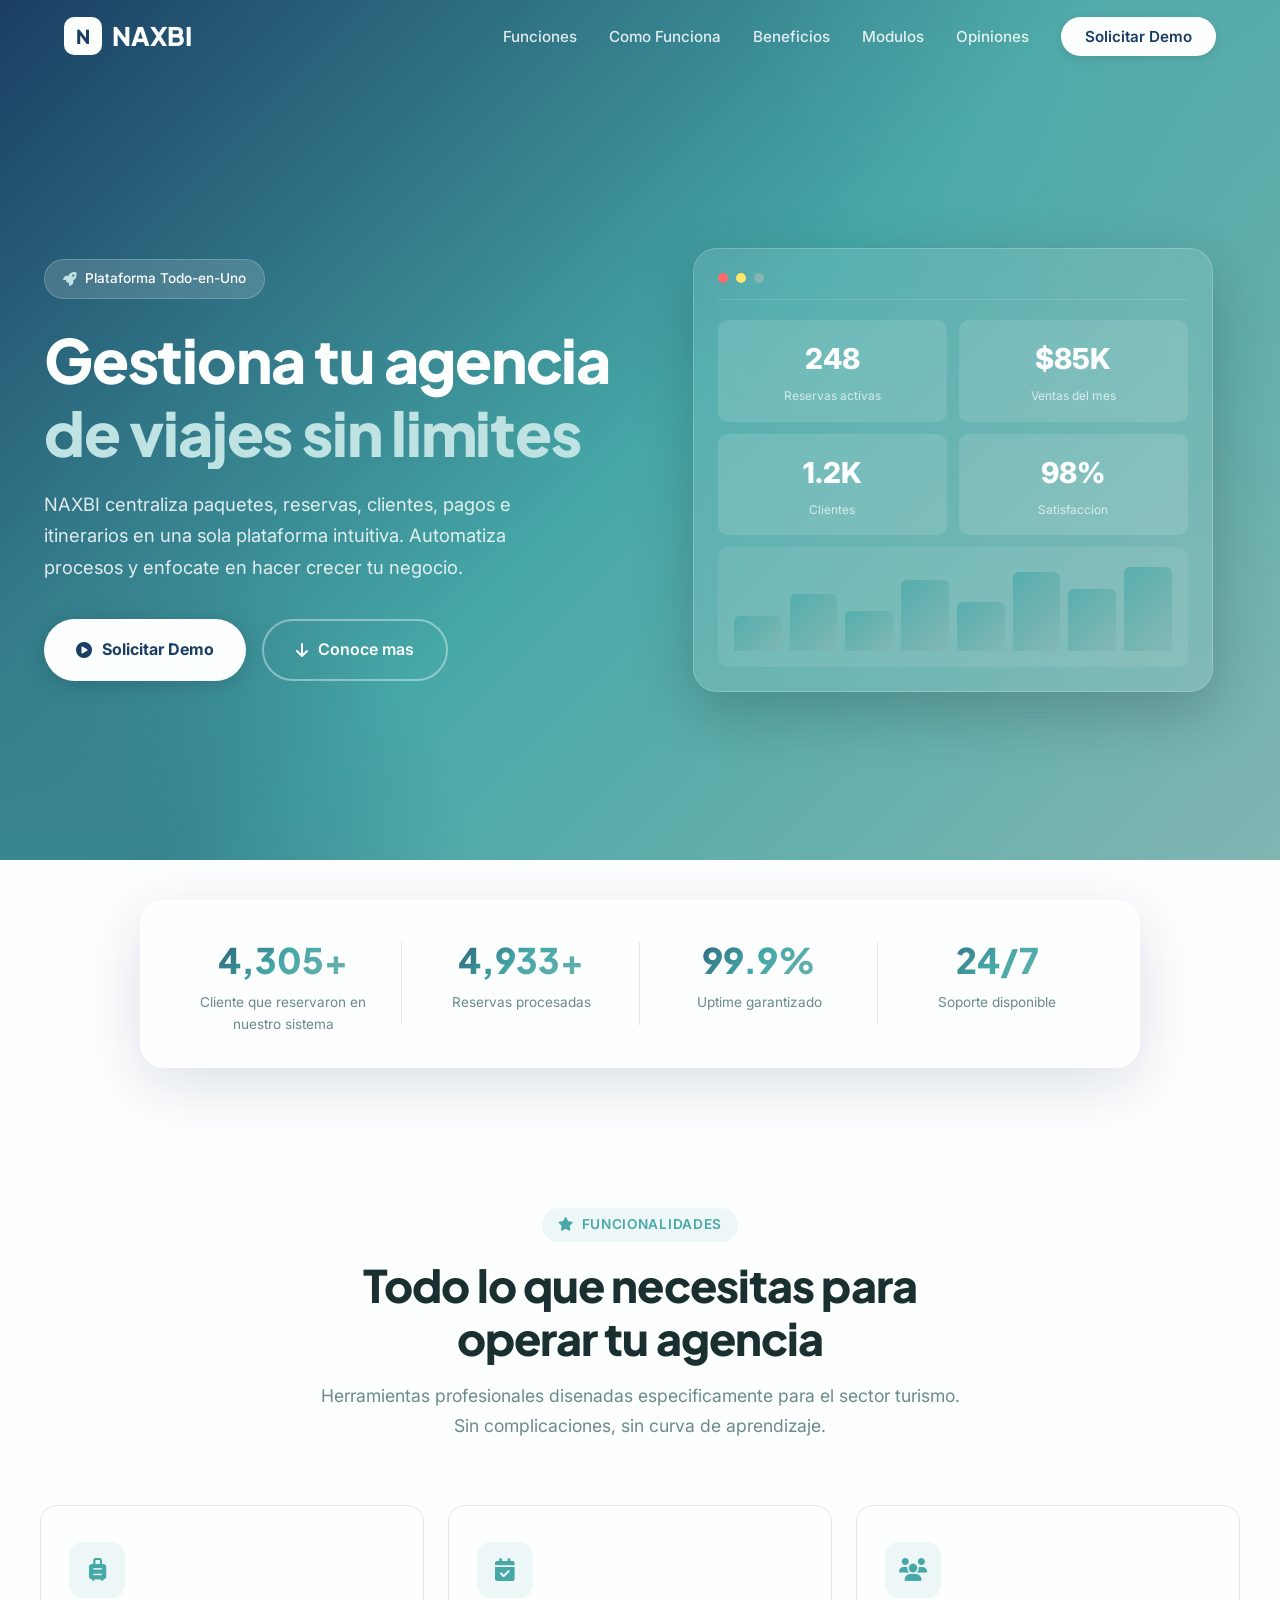
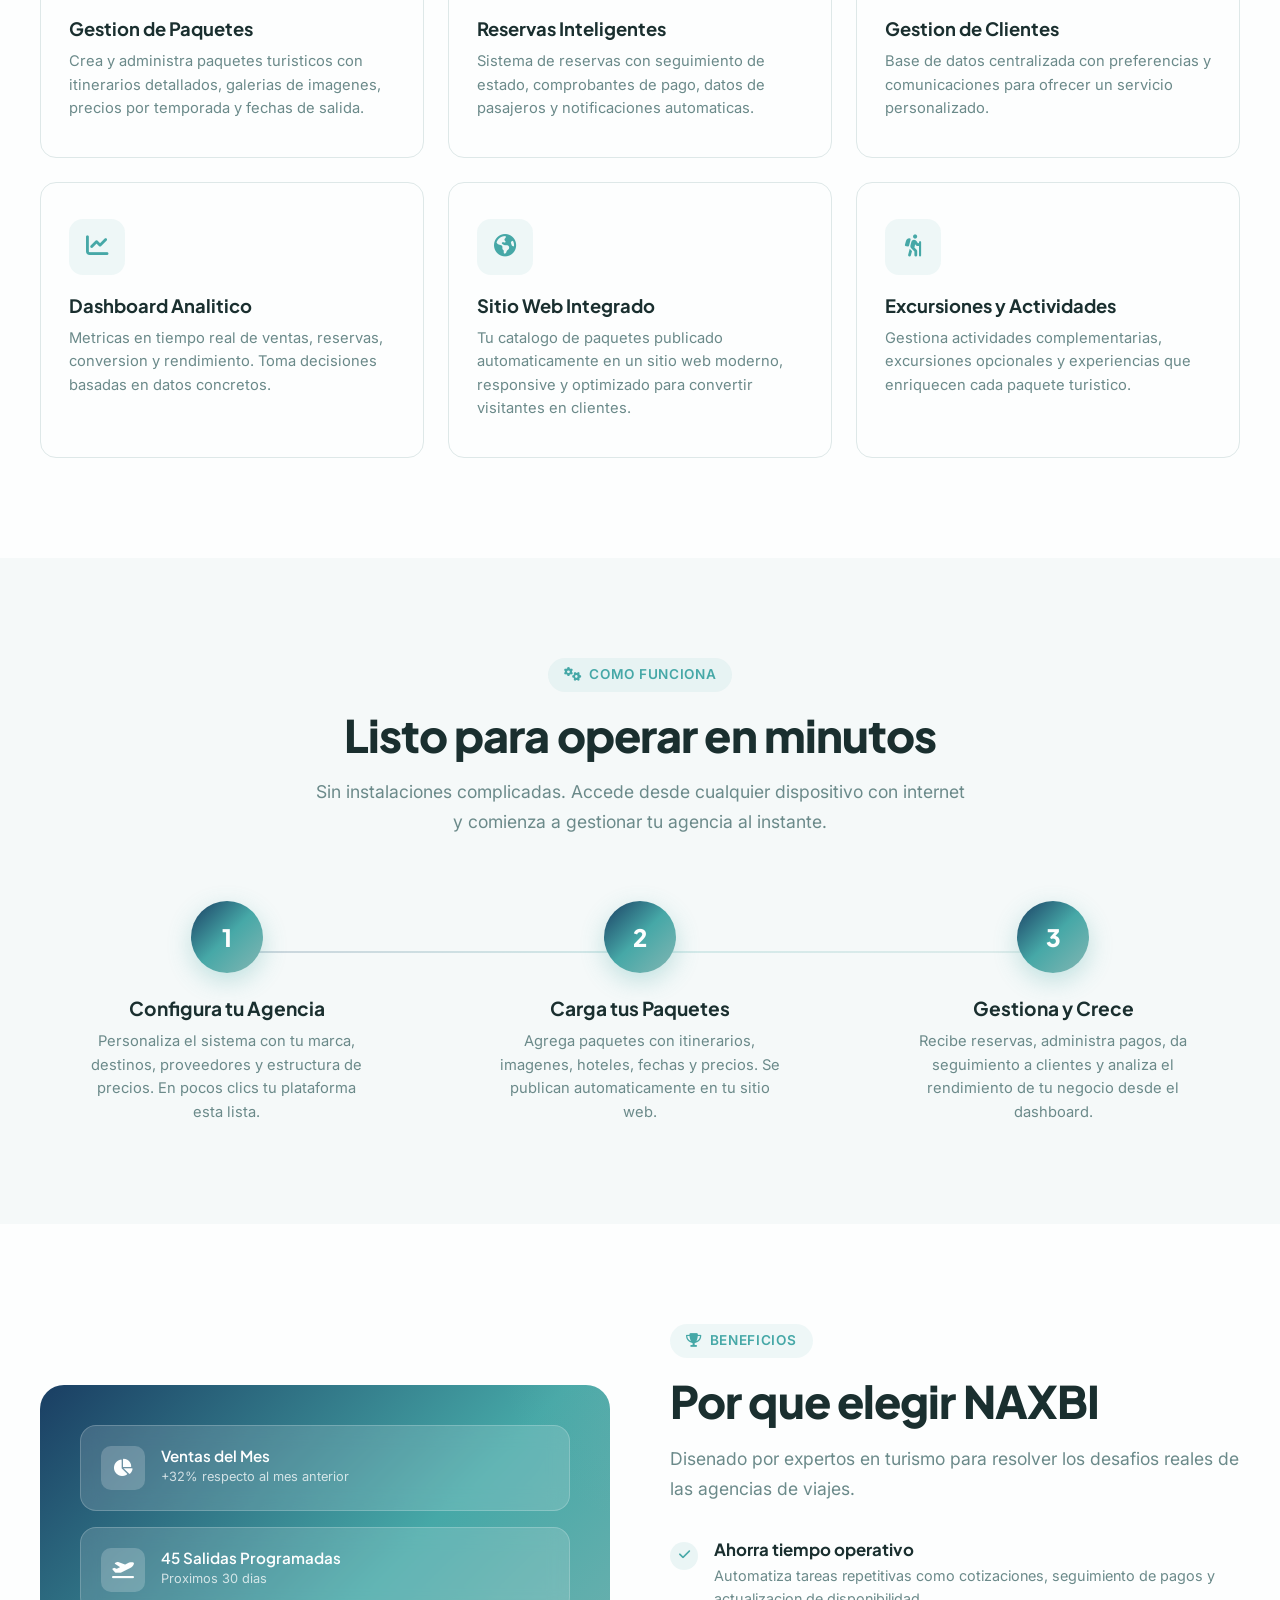
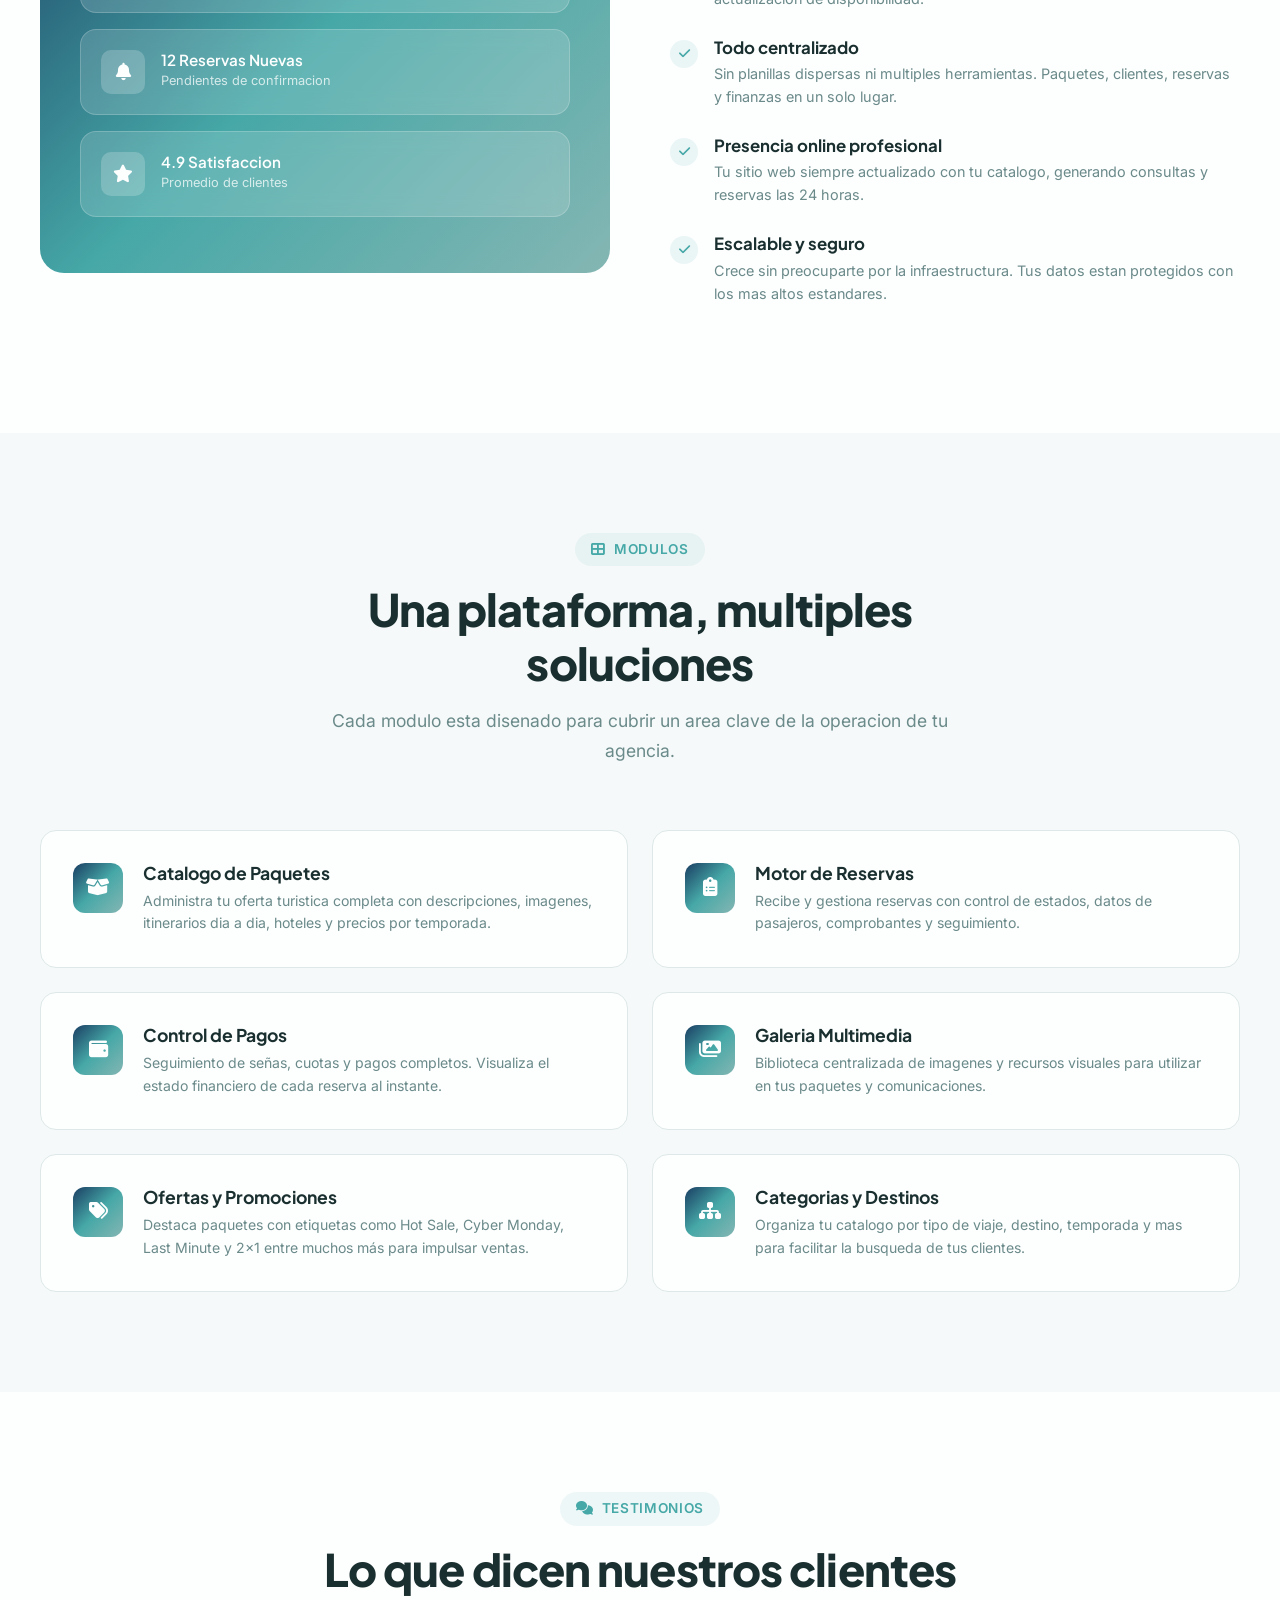
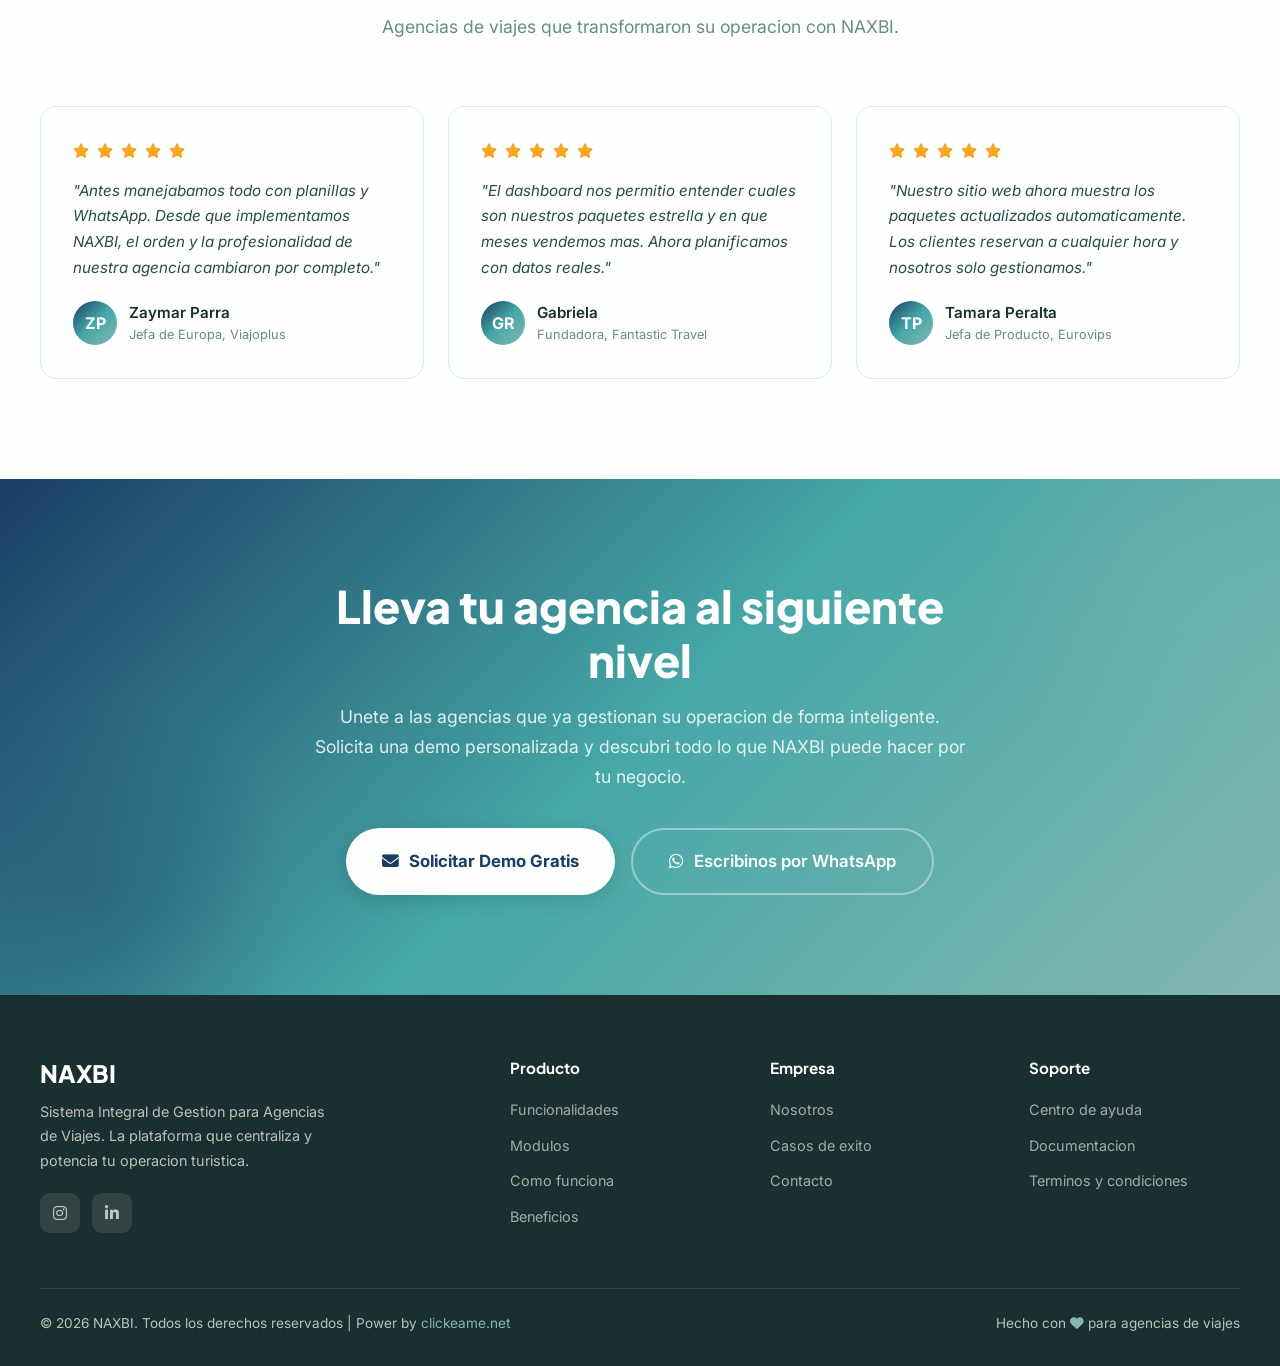
==== commit ed498825: "final del index" ====
--- a/index.html
+++ b/index.html
@@ -1,457 +1,474 @@
-<!DOCTYPE html>
-<html lang="es">
-<head>
-    <meta charset="UTF-8">
-    <meta name="viewport" content="width=device-width, initial-scale=1.0">
-    <title>NAXBI - Sistema Integral de Gestion para Agencias de Viajes</title>
-    <meta name="description" content="NAXBI es la plataforma todo-en-uno para gestionar tu agencia de viajes. Paquetes, reservas, clientes, pagos y mas en un solo lugar.">
-    <link rel="preconnect" href="https://fonts.googleapis.com">
-    <link rel="preconnect" href="https://fonts.gstatic.com" crossorigin>
-    <link href="https://fonts.googleapis.com/css2?family=Inter:wght@300;400;500;600;700;800;900&family=Plus+Jakarta+Sans:wght@400;500;600;700;800&display=swap" rel="stylesheet">
-    <link rel="stylesheet" href="https://cdnjs.cloudflare.com/ajax/libs/font-awesome/6.5.1/css/all.min.css">
-    <link rel="stylesheet" href="css/styles.css">
-</head>
-<body>
-
-    <!-- ========== NAVBAR ========== -->
-    <nav class="navbar" id="navbar">
-        <div class="nav-container">
-            <a href="index.html" class="nav-logo">
-                <div class="nav-logo-icon">N</div>
-                NAXBI
-            </a>
-            <ul class="nav-links" id="navLinks">
-                <li><a href="#features">Funciones</a></li>
-                <li><a href="#how">Como Funciona</a></li>
-                <li><a href="#benefits">Beneficios</a></li>
-                <li><a href="#modules">Modulos</a></li>
-                <li><a href="#testimonials">Opiniones</a></li>
-                <li><a href="contacto.html" class="nav-cta">Solicitar Demo</a></li>
-            </ul>
-            <button class="mobile-toggle" id="mobileToggle" aria-label="Menu">
-                <i class="fas fa-bars"></i>
-            </button>
-        </div>
-    </nav>
-
-    <!-- ========== HERO ========== -->
-    <section class="hero" id="hero">
-        <div class="hero-content">
-            <div class="hero-text">
-                <div class="hero-badge">
-                    <i class="fas fa-rocket"></i>
-                    Plataforma Todo-en-Uno
-                </div>
-                <h1>
-                    Gestiona tu agencia
-                    <span>de viajes sin limites</span>
-                </h1>
-                <p class="hero-description">
-                    NAXBI centraliza paquetes, reservas, clientes, pagos e itinerarios en una sola plataforma intuitiva. Automatiza procesos y enfocate en hacer crecer tu negocio.
-                </p>
-                <div class="hero-buttons">
-                    <a href="contacto.html" class="btn-primary">
-                        <i class="fas fa-play-circle"></i>
-                        Solicitar Demo
-                    </a>
-                    <a href="#features" class="btn-secondary">
-                        <i class="fas fa-arrow-down"></i>
-                        Conoce mas
-                    </a>
-                </div>
-            </div>
-            <div class="hero-visual">
-                <div class="hero-mockup">
-                    <div class="mockup-header">
-                        <div class="mockup-dot"></div>
-                        <div class="mockup-dot"></div>
-                        <div class="mockup-dot"></div>
-                    </div>
-                    <div class="mockup-stats">
-                        <div class="mockup-stat">
-                            <div class="mockup-stat-value">248</div>
-                            <div class="mockup-stat-label">Reservas activas</div>
-                        </div>
-                        <div class="mockup-stat">
-                            <div class="mockup-stat-value">$85K</div>
-                            <div class="mockup-stat-label">Ventas del mes</div>
-                        </div>
-                        <div class="mockup-stat">
-                            <div class="mockup-stat-value">1.2K</div>
-                            <div class="mockup-stat-label">Clientes</div>
-                        </div>
-                        <div class="mockup-stat">
-                            <div class="mockup-stat-value">98%</div>
-                            <div class="mockup-stat-label">Satisfaccion</div>
-                        </div>
-                    </div>
-                    <div class="mockup-chart">
-                        <div class="chart-bar" style="height: 40%"></div>
-                        <div class="chart-bar" style="height: 65%"></div>
-                        <div class="chart-bar" style="height: 45%"></div>
-                        <div class="chart-bar" style="height: 80%"></div>
-                        <div class="chart-bar" style="height: 55%"></div>
-                        <div class="chart-bar" style="height: 90%"></div>
-                        <div class="chart-bar" style="height: 70%"></div>
-                        <div class="chart-bar" style="height: 95%"></div>
-                    </div>
-                </div>
-            </div>
-        </div>
-    </section>
-
-    <!-- ========== STATS BAR ========== -->
-    <div class="stats-bar">
-        <div class="stats-container reveal">
-            <div class="stat-item">
-                <div class="stat-number" data-count="500">0+</div>
-                <div class="stat-label">Agencias confian en nosotros</div>
-            </div>
-            <div class="stat-item">
-                <div class="stat-number" data-count="50000">0+</div>
-                <div class="stat-label">Reservas procesadas</div>
-            </div>
-            <div class="stat-item">
-                <div class="stat-number">99.9%</div>
-                <div class="stat-label">Uptime garantizado</div>
-            </div>
-            <div class="stat-item">
-                <div class="stat-number">24/7</div>
-                <div class="stat-label">Soporte disponible</div>
-            </div>
-        </div>
-    </div>
-
-    <!-- ========== FEATURES ========== -->
-    <section class="section" id="features">
-        <div class="section-container">
-            <div class="section-header reveal">
-                <div class="section-label"><i class="fas fa-star"></i> Funcionalidades</div>
-                <h2 class="section-title">Todo lo que necesitas para operar tu agencia</h2>
-                <p class="section-subtitle">Herramientas profesionales disenadas especificamente para el sector turismo. Sin complicaciones, sin curva de aprendizaje.</p>
-            </div>
-            <div class="features-grid">
-                <div class="feature-card reveal">
-                    <div class="feature-icon"><i class="fas fa-suitcase-rolling"></i></div>
-                    <h3>Gestion de Paquetes</h3>
-                    <p>Crea y administra paquetes turisticos con itinerarios detallados, galerias de imagenes, precios por temporada y fechas de salida.</p>
-                </div>
-                <div class="feature-card reveal">
-                    <div class="feature-icon"><i class="fas fa-calendar-check"></i></div>
-                    <h3>Reservas Inteligentes</h3>
-                    <p>Sistema de reservas con seguimiento de estado, comprobantes de pago, datos de pasajeros y notificaciones automaticas.</p>
-                </div>
-                <div class="feature-card reveal">
-                    <div class="feature-icon"><i class="fas fa-users"></i></div>
-                    <h3>Gestion de Clientes</h3>
-                    <p>Base de datos centralizada con historial de viajes, preferencias y comunicaciones para ofrecer un servicio personalizado.</p>
-                </div>
-                <div class="feature-card reveal">
-                    <div class="feature-icon"><i class="fas fa-chart-line"></i></div>
-                    <h3>Dashboard Analitico</h3>
-                    <p>Metricas en tiempo real de ventas, reservas, conversion y rendimiento. Toma decisiones basadas en datos concretos.</p>
-                </div>
-                <div class="feature-card reveal">
-                    <div class="feature-icon"><i class="fas fa-globe-americas"></i></div>
-                    <h3>Sitio Web Integrado</h3>
-                    <p>Tu catalogo de paquetes publicado automaticamente en un sitio web moderno, responsive y optimizado para convertir visitantes en clientes.</p>
-                </div>
-                <div class="feature-card reveal">
-                    <div class="feature-icon"><i class="fas fa-hiking"></i></div>
-                    <h3>Excursiones y Actividades</h3>
-                    <p>Gestiona actividades complementarias, excursiones opcionales y experiencias que enriquecen cada paquete turistico.</p>
-                </div>
-            </div>
-        </div>
-    </section>
-
-    <!-- ========== HOW IT WORKS ========== -->
-    <section class="section how-section" id="how">
-        <div class="section-container">
-            <div class="section-header reveal">
-                <div class="section-label"><i class="fas fa-cogs"></i> Como Funciona</div>
-                <h2 class="section-title">Listo para operar en minutos</h2>
-                <p class="section-subtitle">Sin instalaciones complicadas. Accede desde cualquier dispositivo con internet y comienza a gestionar tu agencia al instante.</p>
-            </div>
-            <div class="steps-grid">
-                <div class="step-card reveal">
-                    <div class="step-number">1</div>
-                    <h3>Configura tu Agencia</h3>
-                    <p>Personaliza el sistema con tu marca, destinos, proveedores y estructura de precios. En pocos clics tu plataforma esta lista.</p>
-                </div>
-                <div class="step-card reveal">
-                    <div class="step-number">2</div>
-                    <h3>Carga tus Paquetes</h3>
-                    <p>Agrega paquetes con itinerarios, imagenes, hoteles, fechas y precios. Se publican automaticamente en tu sitio web.</p>
-                </div>
-                <div class="step-card reveal">
-                    <div class="step-number">3</div>
-                    <h3>Gestiona y Crece</h3>
-                    <p>Recibe reservas, administra pagos, da seguimiento a clientes y analiza el rendimiento de tu negocio desde el dashboard.</p>
-                </div>
-            </div>
-        </div>
-    </section>
-
-    <!-- ========== BENEFITS ========== -->
-    <section class="section" id="benefits">
-        <div class="section-container">
-            <div class="benefits-layout">
-                <div class="benefits-image reveal">
-                    <div class="benefits-dashboard">
-                        <div class="benefits-card-float">
-                            <div class="float-icon"><i class="fas fa-chart-pie"></i></div>
-                            <div class="float-text">
-                                <h4>Ventas del Mes</h4>
-                                <p>+32% respecto al mes anterior</p>
-                            </div>
-                        </div>
-                        <div class="benefits-card-float">
-                            <div class="float-icon"><i class="fas fa-plane-departure"></i></div>
-                            <div class="float-text">
-                                <h4>45 Salidas Programadas</h4>
-                                <p>Proximos 30 dias</p>
-                            </div>
-                        </div>
-                        <div class="benefits-card-float">
-                            <div class="float-icon"><i class="fas fa-bell"></i></div>
-                            <div class="float-text">
-                                <h4>12 Reservas Nuevas</h4>
-                                <p>Pendientes de confirmacion</p>
-                            </div>
-                        </div>
-                        <div class="benefits-card-float">
-                            <div class="float-icon"><i class="fas fa-star"></i></div>
-                            <div class="float-text">
-                                <h4>4.9 Satisfaccion</h4>
-                                <p>Promedio de clientes</p>
-                            </div>
-                        </div>
-                    </div>
-                </div>
-                <div class="reveal">
-                    <div class="section-label"><i class="fas fa-trophy"></i> Beneficios</div>
-                    <h2 class="section-title" style="text-align:left; margin-bottom: 16px;">Por que elegir NAXBI</h2>
-                    <p class="section-subtitle" style="text-align:left; margin-bottom: 36px;">Disenado por expertos en turismo para resolver los desafios reales de las agencias de viajes.</p>
-                    <ul class="benefits-list">
-                        <li class="benefit-item">
-                            <div class="benefit-check"><i class="fas fa-check"></i></div>
-                            <div>
-                                <h4>Ahorra tiempo operativo</h4>
-                                <p>Automatiza tareas repetitivas como cotizaciones, seguimiento de pagos y actualizacion de disponibilidad.</p>
-                            </div>
-                        </li>
-                        <li class="benefit-item">
-                            <div class="benefit-check"><i class="fas fa-check"></i></div>
-                            <div>
-                                <h4>Todo centralizado</h4>
-                                <p>Sin planillas dispersas ni multiples herramientas. Paquetes, clientes, reservas y finanzas en un solo lugar.</p>
-                            </div>
-                        </li>
-                        <li class="benefit-item">
-                            <div class="benefit-check"><i class="fas fa-check"></i></div>
-                            <div>
-                                <h4>Presencia online profesional</h4>
-                                <p>Tu sitio web siempre actualizado con tu catalogo, generando consultas y reservas las 24 horas.</p>
-                            </div>
-                        </li>
-                        <li class="benefit-item">
-                            <div class="benefit-check"><i class="fas fa-check"></i></div>
-                            <div>
-                                <h4>Escalable y seguro</h4>
-                                <p>Crece sin preocuparte por la infraestructura. Tus datos estan protegidos con los mas altos estandares.</p>
-                            </div>
-                        </li>
-                    </ul>
-                </div>
-            </div>
-        </div>
-    </section>
-
-    <!-- ========== MODULES ========== -->
-    <section class="section modules-section" id="modules">
-        <div class="section-container">
-            <div class="section-header reveal">
-                <div class="section-label"><i class="fas fa-th-large"></i> Modulos</div>
-                <h2 class="section-title">Una plataforma, multiples soluciones</h2>
-                <p class="section-subtitle">Cada modulo esta disenado para cubrir un area clave de la operacion de tu agencia.</p>
-            </div>
-            <div class="modules-grid">
-                <div class="module-card reveal">
-                    <div class="module-icon"><i class="fas fa-box-open"></i></div>
-                    <div>
-                        <h3>Catalogo de Paquetes</h3>
-                        <p>Administra tu oferta turistica completa con descripciones, imagenes, itinerarios dia a dia, hoteles y precios por temporada.</p>
-                    </div>
-                </div>
-                <div class="module-card reveal">
-                    <div class="module-icon"><i class="fas fa-clipboard-list"></i></div>
-                    <div>
-                        <h3>Motor de Reservas</h3>
-                        <p>Recibe y gestiona reservas con control de estados, datos de pasajeros, comprobantes y recordatorios automaticos.</p>
-                    </div>
-                </div>
-                <div class="module-card reveal">
-                    <div class="module-icon"><i class="fas fa-wallet"></i></div>
-                    <div>
-                        <h3>Control de Pagos</h3>
-                        <p>Seguimiento de senas, cuotas y pagos completos. Visualiza el estado financiero de cada reserva al instante.</p>
-                    </div>
-                </div>
-                <div class="module-card reveal">
-                    <div class="module-icon"><i class="fas fa-images"></i></div>
-                    <div>
-                        <h3>Galeria Multimedia</h3>
-                        <p>Biblioteca centralizada de imagenes y recursos visuales para utilizar en tus paquetes y comunicaciones.</p>
-                    </div>
-                </div>
-                <div class="module-card reveal">
-                    <div class="module-icon"><i class="fas fa-tags"></i></div>
-                    <div>
-                        <h3>Ofertas y Promociones</h3>
-                        <p>Destaca paquetes con etiquetas como Hot Sale, Cyber Monday, Last Minute y 2x1 para impulsar ventas.</p>
-                    </div>
-                </div>
-                <div class="module-card reveal">
-                    <div class="module-icon"><i class="fas fa-sitemap"></i></div>
-                    <div>
-                        <h3>Categorias y Destinos</h3>
-                        <p>Organiza tu catalogo por tipo de viaje, destino, temporada y mas para facilitar la busqueda de tus clientes.</p>
-                    </div>
-                </div>
-            </div>
-        </div>
-    </section>
-
-    <!-- ========== TESTIMONIALS ========== -->
-    <section class="section" id="testimonials">
-        <div class="section-container">
-            <div class="section-header reveal">
-                <div class="section-label"><i class="fas fa-comments"></i> Testimonios</div>
-                <h2 class="section-title">Lo que dicen nuestros clientes</h2>
-                <p class="section-subtitle">Agencias de viajes que transformaron su operacion con NAXBI.</p>
-            </div>
-            <div class="testimonials-grid">
-                <div class="testimonial-card reveal">
-                    <div class="testimonial-stars">
-                        <i class="fas fa-star"></i>
-                        <i class="fas fa-star"></i>
-                        <i class="fas fa-star"></i>
-                        <i class="fas fa-star"></i>
-                        <i class="fas fa-star"></i>
-                    </div>
-                    <blockquote>"Antes manejabamos todo con planillas y WhatsApp. Desde que implementamos NAXBI, el orden y la profesionalidad de nuestra agencia cambiaron por completo."</blockquote>
-                    <div class="testimonial-author">
-                        <div class="testimonial-avatar">MR</div>
-                        <div>
-                            <div class="testimonial-name">Maria Rodriguez</div>
-                            <div class="testimonial-role">Directora, Viajes del Sur</div>
-                        </div>
-                    </div>
-                </div>
-                <div class="testimonial-card reveal">
-                    <div class="testimonial-stars">
-                        <i class="fas fa-star"></i>
-                        <i class="fas fa-star"></i>
-                        <i class="fas fa-star"></i>
-                        <i class="fas fa-star"></i>
-                        <i class="fas fa-star"></i>
-                    </div>
-                    <blockquote>"El dashboard nos permitio entender cuales son nuestros paquetes estrella y en que meses vendemos mas. Ahora planificamos con datos reales."</blockquote>
-                    <div class="testimonial-author">
-                        <div class="testimonial-avatar">CL</div>
-                        <div>
-                            <div class="testimonial-name">Carlos Lopez</div>
-                            <div class="testimonial-role">Fundador, TravelMax</div>
-                        </div>
-                    </div>
-                </div>
-                <div class="testimonial-card reveal">
-                    <div class="testimonial-stars">
-                        <i class="fas fa-star"></i>
-                        <i class="fas fa-star"></i>
-                        <i class="fas fa-star"></i>
-                        <i class="fas fa-star"></i>
-                        <i class="fas fa-star"></i>
-                    </div>
-                    <blockquote>"Nuestro sitio web ahora muestra los paquetes actualizados automaticamente. Los clientes reservan a cualquier hora y nosotros solo gestionamos."</blockquote>
-                    <div class="testimonial-author">
-                        <div class="testimonial-avatar">AG</div>
-                        <div>
-                            <div class="testimonial-name">Ana Gutierrez</div>
-                            <div class="testimonial-role">Gerente, Mundo Tours</div>
-                        </div>
-                    </div>
-                </div>
-            </div>
-        </div>
-    </section>
-
-    <!-- ========== CTA ========== -->
-    <section class="cta-section" id="contact">
-        <div class="cta-content reveal">
-            <h2>Lleva tu agencia al siguiente nivel</h2>
-            <p>Unite a las agencias que ya gestionan su operacion de forma inteligente. Solicita una demo personalizada y descubri todo lo que NAXBI puede hacer por tu negocio.</p>
-            <div class="cta-buttons">
-                <a href="contacto.html" class="btn-cta-primary">
-                    <i class="fas fa-envelope"></i>
-                    Solicitar Demo Gratis
-                </a>
-                <a href="https://wa.me/" class="btn-cta-secondary">
-                    <i class="fab fa-whatsapp"></i>
-                    Escribinos por WhatsApp
-                </a>
-            </div>
-        </div>
-    </section>
-
-    <!-- ========== FOOTER ========== -->
-    <footer class="footer">
-        <div class="footer-container">
-            <div class="footer-grid">
-                <div class="footer-brand">
-                    <h3>NAXBI</h3>
-                    <p>Sistema Integral de Gestion para Agencias de Viajes. La plataforma que centraliza y potencia tu operacion turistica.</p>
-                    <div class="footer-social">
-                        <a href="#" aria-label="Instagram"><i class="fab fa-instagram"></i></a>
-                        <a href="#" aria-label="Facebook"><i class="fab fa-facebook-f"></i></a>
-                        <a href="#" aria-label="LinkedIn"><i class="fab fa-linkedin-in"></i></a>
-                        <a href="#" aria-label="YouTube"><i class="fab fa-youtube"></i></a>
-                    </div>
-                </div>
-                <div class="footer-col">
-                    <h4>Producto</h4>
-                    <ul>
-                        <li><a href="index.html#features">Funcionalidades</a></li>
-                        <li><a href="index.html#modules">Modulos</a></li>
-                        <li><a href="index.html#how">Como funciona</a></li>
-                        <li><a href="index.html#benefits">Beneficios</a></li>
-                    </ul>
-                </div>
-                <div class="footer-col">
-                    <h4>Empresa</h4>
-                    <ul>
-                        <li><a href="nosotros.html">Nosotros</a></li>
-                        <li><a href="casos-de-exito.html">Casos de exito</a></li>
-                        <li><a href="contacto.html">Contacto</a></li>
-                    </ul>
-                </div>
-                <div class="footer-col">
-                    <h4>Soporte</h4>
-                    <ul>
-                        <li><a href="centro-de-ayuda.html">Centro de ayuda</a></li>
-                        <li><a href="documentacion.html">Documentacion</a></li>
-                        <li><a href="terminos-y-condiciones.html">Terminos y condiciones</a></li>
-                    </ul>
-                </div>
-            </div>
-            <div class="footer-bottom">
-                <span>&copy; 2026 NAXBI. Todos los derechos reservados.</span>
-                <span>Hecho con <i class="fas fa-heart" style="color: var(--primary-light);"></i> para agencias de viajes</span>
-            </div>
-        </div>
-    </footer>
-
-    <script src="js/main.js"></script>
-</body>
-</html>
+<!DOCTYPE html>
+<html lang="es">
+<head>
+    <meta charset="UTF-8">
+    <meta name="viewport" content="width=device-width, initial-scale=1.0">
+    <title>NAXBI - Sistema Integral de Gestion para Agencias de Viajes</title>
+    <meta name="description" content="NAXBI es la plataforma todo-en-uno para gestionar tu agencia de viajes. Paquetes, reservas, clientes, pagos y mas en un solo lugar.">
+    <link rel="preconnect" href="https://fonts.googleapis.com">
+    <link rel="preconnect" href="https://fonts.gstatic.com" crossorigin>
+    <link href="https://fonts.googleapis.com/css2?family=Inter:wght@300;400;500;600;700;800;900&family=Plus+Jakarta+Sans:wght@400;500;600;700;800&display=swap" rel="stylesheet">
+    <link rel="stylesheet" href="https://cdnjs.cloudflare.com/ajax/libs/font-awesome/6.5.1/css/all.min.css">
+    <link rel="stylesheet" href="css/styles.css">
+    <!-- Favicon estándar -->
+    <link rel="icon" type="image/png" sizes="32x32" href="/favicon-32x32.png">
+    <link rel="icon" type="image/png" sizes="16x16" href="/favicon-16x16.png">
+    <!-- Para Apple -->
+    <link rel="apple-touch-icon" sizes="180x180" href="/apple-touch-icon.png">
+    <!-- Android / Chrome -->
+    <link rel="manifest" href="/site.webmanifest">
+    <!-- Color de la barra en mobile -->
+    <meta name="theme-color" content="#0f172a">
+
+</head>
+<body>
+
+    <!-- ========== NAVBAR ========== -->
+    <nav class="navbar" id="navbar">
+        <div class="nav-container">
+            <a href="index.html" class="nav-logo">
+                <div class="nav-logo-icon">N</div>
+                NAXBI
+            </a>
+            <ul class="nav-links" id="navLinks">
+                <li><a href="#features">Funciones</a></li>
+                <li><a href="#how">Como Funciona</a></li>
+                <li><a href="#benefits">Beneficios</a></li>
+                <li><a href="#modules">Modulos</a></li>
+                <li><a href="#testimonials">Opiniones</a></li>
+                <li><a href="contacto.html" class="nav-cta">Solicitar Demo</a></li>
+            </ul>
+            <button class="mobile-toggle" id="mobileToggle" aria-label="Menu">
+                <i class="fas fa-bars"></i>
+            </button>
+        </div>
+    </nav>
+
+    <!-- ========== HERO ========== -->
+    <section class="hero" id="hero">
+        <div class="hero-content">
+            <div class="hero-text">
+                <div class="hero-badge">
+                    <i class="fas fa-rocket"></i>
+                    Plataforma Todo-en-Uno
+                </div>
+                <h1>
+                    Gestiona tu agencia
+                    <span>de viajes sin limites</span>
+                </h1>
+                <p class="hero-description">
+                    NAXBI centraliza paquetes, reservas, clientes, pagos e itinerarios en una sola plataforma intuitiva. Automatiza procesos y enfocate en hacer crecer tu negocio.
+                </p>
+                <div class="hero-buttons">
+                    <a href="contacto.html" class="btn-primary">
+                        <i class="fas fa-play-circle"></i>
+                        Solicitar Demo
+                    </a>
+                    <a href="#features" class="btn-secondary">
+                        <i class="fas fa-arrow-down"></i>
+                        Conoce mas
+                    </a>
+                </div>
+            </div>
+            <div class="hero-visual">
+                <div class="hero-mockup">
+                    <div class="mockup-header">
+                        <div class="mockup-dot"></div>
+                        <div class="mockup-dot"></div>
+                        <div class="mockup-dot"></div>
+                    </div>
+                    <div class="mockup-stats">
+                        <div class="mockup-stat">
+                            <div class="mockup-stat-value">248</div>
+                            <div class="mockup-stat-label">Reservas activas</div>
+                        </div>
+                        <div class="mockup-stat">
+                            <div class="mockup-stat-value">$85K</div>
+                            <div class="mockup-stat-label">Ventas del mes</div>
+                        </div>
+                        <div class="mockup-stat">
+                            <div class="mockup-stat-value">1.2K</div>
+                            <div class="mockup-stat-label">Clientes</div>
+                        </div>
+                        <div class="mockup-stat">
+                            <div class="mockup-stat-value">98%</div>
+                            <div class="mockup-stat-label">Satisfaccion</div>
+                        </div>
+                    </div>
+                    <div class="mockup-chart">
+                        <div class="chart-bar" style="height: 40%"></div>
+                        <div class="chart-bar" style="height: 65%"></div>
+                        <div class="chart-bar" style="height: 45%"></div>
+                        <div class="chart-bar" style="height: 80%"></div>
+                        <div class="chart-bar" style="height: 55%"></div>
+                        <div class="chart-bar" style="height: 90%"></div>
+                        <div class="chart-bar" style="height: 70%"></div>
+                        <div class="chart-bar" style="height: 95%"></div>
+                    </div>
+                </div>
+            </div>
+        </div>
+    </section>
+
+    <!-- ========== STATS BAR ========== -->
+    <div class="stats-bar">
+        <div class="stats-container reveal">
+            <div class="stat-item">
+                <div class="stat-number" data-count="+6300">0+</div>
+                <div class="stat-label">Cliente que reservaron en nuestro sistema</div>
+            </div>
+            <div class="stat-item">
+                <div class="stat-number" data-count="7400">0+</div>
+                <div class="stat-label">Reservas procesadas</div>
+            </div>
+            <div class="stat-item">
+                <div class="stat-number">99.9%</div>
+                <div class="stat-label">Uptime garantizado</div>
+            </div>
+            <div class="stat-item">
+                <div class="stat-number">24/7</div>
+                <div class="stat-label">Soporte disponible</div>
+            </div>
+        </div>
+    </div>
+
+    <!-- ========== FEATURES ========== -->
+    <section class="section" id="features">
+        <div class="section-container">
+            <div class="section-header reveal">
+                <div class="section-label"><i class="fas fa-star"></i> Funcionalidades</div>
+                <h2 class="section-title">Todo lo que necesitas para operar tu agencia</h2>
+                <p class="section-subtitle">Herramientas profesionales disenadas especificamente para el sector turismo. Sin complicaciones, sin curva de aprendizaje.</p>
+            </div>
+            <div class="features-grid">
+                <div class="feature-card reveal">
+                    <div class="feature-icon"><i class="fas fa-suitcase-rolling"></i></div>
+                    <h3>Gestion de Paquetes</h3>
+                    <p>Crea y administra paquetes turisticos con itinerarios detallados, galerias de imagenes, precios por temporada y fechas de salida.</p>
+                </div>
+                <div class="feature-card reveal">
+                    <div class="feature-icon"><i class="fas fa-calendar-check"></i></div>
+                    <h3>Reservas Inteligentes</h3>
+                    <p>Sistema de reservas con seguimiento de estado, comprobantes de pago, datos de pasajeros y notificaciones automaticas.</p>
+                </div>
+                <div class="feature-card reveal">
+                    <div class="feature-icon"><i class="fas fa-users"></i></div>
+                    <h3>Gestion de Clientes</h3>
+                    <p>Base de datos centralizada con preferencias y comunicaciones para ofrecer un servicio personalizado.</p>
+                </div>
+                <div class="feature-card reveal">
+                    <div class="feature-icon"><i class="fas fa-chart-line"></i></div>
+                    <h3>Dashboard Analitico</h3>
+                    <p>Metricas en tiempo real de ventas, reservas, conversion y rendimiento. Toma decisiones basadas en datos concretos.</p>
+                </div>
+                <div class="feature-card reveal">
+                    <div class="feature-icon"><i class="fas fa-globe-americas"></i></div>
+                    <h3>Sitio Web Integrado</h3>
+                    <p>Tu catalogo de paquetes publicado automaticamente en un sitio web moderno, responsive y optimizado para convertir visitantes en clientes.</p>
+                </div>
+                <div class="feature-card reveal">
+                    <div class="feature-icon"><i class="fas fa-hiking"></i></div>
+                    <h3>Excursiones y Actividades</h3>
+                    <p>Gestiona actividades complementarias, excursiones opcionales y experiencias que enriquecen cada paquete turistico.</p>
+                </div>
+            </div>
+        </div>
+    </section>
+
+    <!-- ========== HOW IT WORKS ========== -->
+    <section class="section how-section" id="how">
+        <div class="section-container">
+            <div class="section-header reveal">
+                <div class="section-label"><i class="fas fa-cogs"></i> Como Funciona</div>
+                <h2 class="section-title">Listo para operar en minutos</h2>
+                <p class="section-subtitle">Sin instalaciones complicadas. Accede desde cualquier dispositivo con internet y comienza a gestionar tu agencia al instante.</p>
+            </div>
+            <div class="steps-grid">
+                <div class="step-card reveal">
+                    <div class="step-number">1</div>
+                    <h3>Configura tu Agencia</h3>
+                    <p>Personaliza el sistema con tu marca, destinos, proveedores y estructura de precios. En pocos clics tu plataforma esta lista.</p>
+                </div>
+                <div class="step-card reveal">
+                    <div class="step-number">2</div>
+                    <h3>Carga tus Paquetes</h3>
+                    <p>Agrega paquetes con itinerarios, imagenes, hoteles, fechas y precios. Se publican automaticamente en tu sitio web.</p>
+                </div>
+                <div class="step-card reveal">
+                    <div class="step-number">3</div>
+                    <h3>Gestiona y Crece</h3>
+                    <p>Recibe reservas, administra pagos, da seguimiento a clientes y analiza el rendimiento de tu negocio desde el dashboard.</p>
+                </div>
+            </div>
+        </div>
+    </section>
+
+    <!-- ========== BENEFITS ========== -->
+    <section class="section" id="benefits">
+        <div class="section-container">
+            <div class="benefits-layout">
+                <div class="benefits-image reveal">
+                    <div class="benefits-dashboard">
+                        <div class="benefits-card-float">
+                            <div class="float-icon"><i class="fas fa-chart-pie"></i></div>
+                            <div class="float-text">
+                                <h4>Ventas del Mes</h4>
+                                <p>+32% respecto al mes anterior</p>
+                            </div>
+                        </div>
+                        <div class="benefits-card-float">
+                            <div class="float-icon"><i class="fas fa-plane-departure"></i></div>
+                            <div class="float-text">
+                                <h4>45 Salidas Programadas</h4>
+                                <p>Proximos 30 dias</p>
+                            </div>
+                        </div>
+                        <div class="benefits-card-float">
+                            <div class="float-icon"><i class="fas fa-bell"></i></div>
+                            <div class="float-text">
+                                <h4>12 Reservas Nuevas</h4>
+                                <p>Pendientes de confirmacion</p>
+                            </div>
+                        </div>
+                        <div class="benefits-card-float">
+                            <div class="float-icon"><i class="fas fa-star"></i></div>
+                            <div class="float-text">
+                                <h4>4.9 Satisfaccion</h4>
+                                <p>Promedio de clientes</p>
+                            </div>
+                        </div>
+                    </div>
+                </div>
+                <div class="reveal">
+                    <div class="section-label"><i class="fas fa-trophy"></i> Beneficios</div>
+                    <h2 class="section-title" style="text-align:left; margin-bottom: 16px;">Por que elegir NAXBI</h2>
+                    <p class="section-subtitle" style="text-align:left; margin-bottom: 36px;">Disenado por expertos en turismo para resolver los desafios reales de las agencias de viajes.</p>
+                    <ul class="benefits-list">
+                        <li class="benefit-item">
+                            <div class="benefit-check"><i class="fas fa-check"></i></div>
+                            <div>
+                                <h4>Ahorra tiempo operativo</h4>
+                                <p>Automatiza tareas repetitivas como cotizaciones, seguimiento de pagos y actualizacion de disponibilidad.</p>
+                            </div>
+                        </li>
+                        <li class="benefit-item">
+                            <div class="benefit-check"><i class="fas fa-check"></i></div>
+                            <div>
+                                <h4>Todo centralizado</h4>
+                                <p>Sin planillas dispersas ni multiples herramientas. Paquetes, clientes, reservas y finanzas en un solo lugar.</p>
+                            </div>
+                        </li>
+                        <li class="benefit-item">
+                            <div class="benefit-check"><i class="fas fa-check"></i></div>
+                            <div>
+                                <h4>Presencia online profesional</h4>
+                                <p>Tu sitio web siempre actualizado con tu catalogo, generando consultas y reservas las 24 horas.</p>
+                            </div>
+                        </li>
+                        <li class="benefit-item">
+                            <div class="benefit-check"><i class="fas fa-check"></i></div>
+                            <div>
+                                <h4>Escalable y seguro</h4>
+                                <p>Crece sin preocuparte por la infraestructura. Tus datos estan protegidos con los mas altos estandares.</p>
+                            </div>
+                        </li>
+                    </ul>
+                </div>
+            </div>
+        </div>
+    </section>
+
+    <!-- ========== MODULES ========== -->
+    <section class="section modules-section" id="modules">
+        <div class="section-container">
+            <div class="section-header reveal">
+                <div class="section-label"><i class="fas fa-th-large"></i> Modulos</div>
+                <h2 class="section-title">Una plataforma, multiples soluciones</h2>
+                <p class="section-subtitle">Cada modulo esta disenado para cubrir un area clave de la operacion de tu agencia.</p>
+            </div>
+            <div class="modules-grid">
+                <div class="module-card reveal">
+                    <div class="module-icon"><i class="fas fa-box-open"></i></div>
+                    <div>
+                        <h3>Catalogo de Paquetes</h3>
+                        <p>Administra tu oferta turistica completa con descripciones, imagenes, itinerarios dia a dia, hoteles y precios por temporada.</p>
+                    </div>
+                </div>
+                <div class="module-card reveal">
+                    <div class="module-icon"><i class="fas fa-clipboard-list"></i></div>
+                    <div>
+                        <h3>Motor de Reservas</h3>
+                        <p>Recibe y gestiona reservas con control de estados, datos de pasajeros, comprobantes y seguimiento.</p>
+                    </div>
+                </div>
+                <div class="module-card reveal">
+                    <div class="module-icon"><i class="fas fa-wallet"></i></div>
+                    <div>
+                        <h3>Control de Pagos</h3>
+                        <p>Seguimiento de señas, cuotas y pagos completos. Visualiza el estado financiero de cada reserva al instante.</p>
+                    </div>
+                </div>
+                <div class="module-card reveal">
+                    <div class="module-icon"><i class="fas fa-images"></i></div>
+                    <div>
+                        <h3>Galeria Multimedia</h3>
+                        <p>Biblioteca centralizada de imagenes y recursos visuales para utilizar en tus paquetes y comunicaciones.</p>
+                    </div>
+                </div>
+                <div class="module-card reveal">
+                    <div class="module-icon"><i class="fas fa-tags"></i></div>
+                    <div>
+                        <h3>Ofertas y Promociones</h3>
+                        <p>Destaca paquetes con etiquetas como Hot Sale, Cyber Monday, Last Minute y 2x1 entre muchos más para impulsar ventas.</p>
+                    </div>
+                </div>
+                <div class="module-card reveal">
+                    <div class="module-icon"><i class="fas fa-sitemap"></i></div>
+                    <div>
+                        <h3>Categorias y Destinos</h3>
+                        <p>Organiza tu catalogo por tipo de viaje, destino, temporada y mas para facilitar la busqueda de tus clientes.</p>
+                    </div>
+                </div>
+            </div>
+        </div>
+    </section>
+
+    <!-- ========== TESTIMONIALS ========== -->
+    <section class="section" id="testimonials">
+        <div class="section-container">
+            <div class="section-header reveal">
+                <div class="section-label"><i class="fas fa-comments"></i> Testimonios</div>
+                <h2 class="section-title">Lo que dicen nuestros clientes</h2>
+                <p class="section-subtitle">Agencias de viajes que transformaron su operacion con NAXBI.</p>
+            </div>
+            <div class="testimonials-grid">
+                <div class="testimonial-card reveal">
+                    <div class="testimonial-stars">
+                        <i class="fas fa-star"></i>
+                        <i class="fas fa-star"></i>
+                        <i class="fas fa-star"></i>
+                        <i class="fas fa-star"></i>
+                        <i class="fas fa-star"></i>
+                    </div>
+                    <blockquote>"Antes manejabamos todo con planillas y WhatsApp. Desde que implementamos NAXBI, el orden y la profesionalidad de nuestra agencia cambiaron por completo."</blockquote>
+                    <div class="testimonial-author">
+                        <div class="testimonial-avatar">ZP</div>
+                        <div>
+                            <div class="testimonial-name">Zaymar Parra</div>
+                            <div class="testimonial-role">Jefa de Europa, Viajoplus</div>
+                        </div>
+                    </div>
+                </div>
+                <div class="testimonial-card reveal">
+                    <div class="testimonial-stars">
+                        <i class="fas fa-star"></i>
+                        <i class="fas fa-star"></i>
+                        <i class="fas fa-star"></i>
+                        <i class="fas fa-star"></i>
+                        <i class="fas fa-star"></i>
+                    </div>
+                    <blockquote>"El dashboard nos permitio entender cuales son nuestros paquetes estrella y en que meses vendemos mas. Ahora planificamos con datos reales."</blockquote>
+                    <div class="testimonial-author">
+                        <div class="testimonial-avatar">GR</div>
+                        <div>
+                            <div class="testimonial-name">Gabriela </div>
+                            <div class="testimonial-role">Fundadora, Fantastic Travel</div>
+                        </div>
+                    </div>
+                </div>
+                <div class="testimonial-card reveal">
+                    <div class="testimonial-stars">
+                        <i class="fas fa-star"></i>
+                        <i class="fas fa-star"></i>
+                        <i class="fas fa-star"></i>
+                        <i class="fas fa-star"></i>
+                        <i class="fas fa-star"></i>
+                    </div>
+                    <blockquote>"Nuestro sitio web ahora muestra los paquetes actualizados automaticamente. Los clientes reservan a cualquier hora y nosotros solo gestionamos."</blockquote>
+                    <div class="testimonial-author">
+                        <div class="testimonial-avatar">TP</div>
+                        <div>
+                            <div class="testimonial-name">Tamara Peralta</div>
+                            <div class="testimonial-role">Jefa de Producto, Eurovips</div>
+                        </div>
+                    </div>
+                </div>
+            </div>
+        </div>
+    </section>
+
+    <!-- ========== CTA ========== -->
+    <section class="cta-section" id="contact">
+        <div class="cta-content reveal">
+            <h2>Lleva tu agencia al siguiente nivel</h2>
+            <p>Unete a las agencias que ya gestionan su operacion de forma inteligente. Solicita una demo personalizada y descubri todo lo que NAXBI puede hacer por tu negocio.</p>
+            <div class="cta-buttons">
+                <a href="contacto.html" class="btn-cta-primary">
+                    <i class="fas fa-envelope"></i>
+                    Solicitar Demo Gratis
+                </a>
+                <a href="https://wa.me/5491127601142" class="btn-cta-secondary">
+                    <i class="fab fa-whatsapp"></i>
+                    Escribinos por WhatsApp
+                </a>
+            </div>
+        </div>
+    </section>
+
+    <!-- ========== FOOTER ========== -->
+    <footer class="footer">
+        <div class="footer-container">
+            <div class="footer-grid">
+                <div class="footer-brand">
+                    <h3>NAXBI</h3>
+                    <p>Sistema Integral de Gestion para Agencias de Viajes. La plataforma que centraliza y potencia tu operacion turistica.</p>
+                    <div class="footer-social">
+                        <a href="https://www.instagram.com/naxbi.com.ar/" target="_blank" aria-label="Instagram"><i class="fab fa-instagram"></i></a>                 
+                        <a href="https://www.linkedin.com/company/naxbi-system/about/?viewAsMember=true" target="_blank" aria-label="LinkedIn"><i class="fab fa-linkedin-in"></i></a>                         
+                    </div>
+                </div>
+                <div class="footer-col">
+                    <h4>Producto</h4>
+                    <ul>
+                        <li><a href="index.html#features">Funcionalidades</a></li>
+                        <li><a href="index.html#modules">Modulos</a></li>
+                        <li><a href="index.html#how">Como funciona</a></li>
+                        <li><a href="index.html#benefits">Beneficios</a></li>
+                    </ul>
+                </div>
+                <div class="footer-col">
+                    <h4>Empresa</h4>
+                    <ul>
+                        <li><a href="nosotros.html">Nosotros</a></li>
+                        <li><a href="casos-de-exito.html">Casos de exito</a></li>
+                        <li><a href="contacto.html">Contacto</a></li>
+                    </ul>
+                </div>
+                <div class="footer-col">
+                    <h4>Soporte</h4>
+                    <ul>
+                        <li><a href="centro-de-ayuda.html">Centro de ayuda</a></li>
+                        <li><a href="documentacion.html">Documentacion</a></li>
+                        <li><a href="terminos-y-condiciones.html">Terminos y condiciones</a></li>
+                    </ul>
+                </div>
+            </div>
+            <div class="footer-bottom">
+                <span>
+                    &copy; 2026 NAXBI. Todos los derechos reservados | 
+                    Power by 
+                    <a href="https://clickeame.net" target="_blank" class="link-naxbi">clickeame.net</a>
+                </span>
+
+                <span>
+                    Hecho con 
+                    <i class="fas fa-heart" style="color: var(--primary-light);"></i> 
+                    para agencias de viajes
+                </span>
+            </div>
+        </div>
+    </footer>
+
+    <script src="js/main.js"></script>
+</body>
+</html>
--- a/css/styles.css
+++ b/css/styles.css
@@ -1692,3 +1692,20 @@
     .page-hero { padding: 120px 16px 60px; }
     .page-content { padding: 48px 16px; }
 }
+/*mensaje del formulario*/
+#formMsg {
+  margin-top: 15px;
+  font-weight: 500;
+}
+
+.ok {
+  color: #46A8A7;
+}
+
+.error {
+  color: #ff4d4d;
+}
+.btn-submit:disabled {
+  opacity: 0.7;
+  cursor: not-allowed;
+}
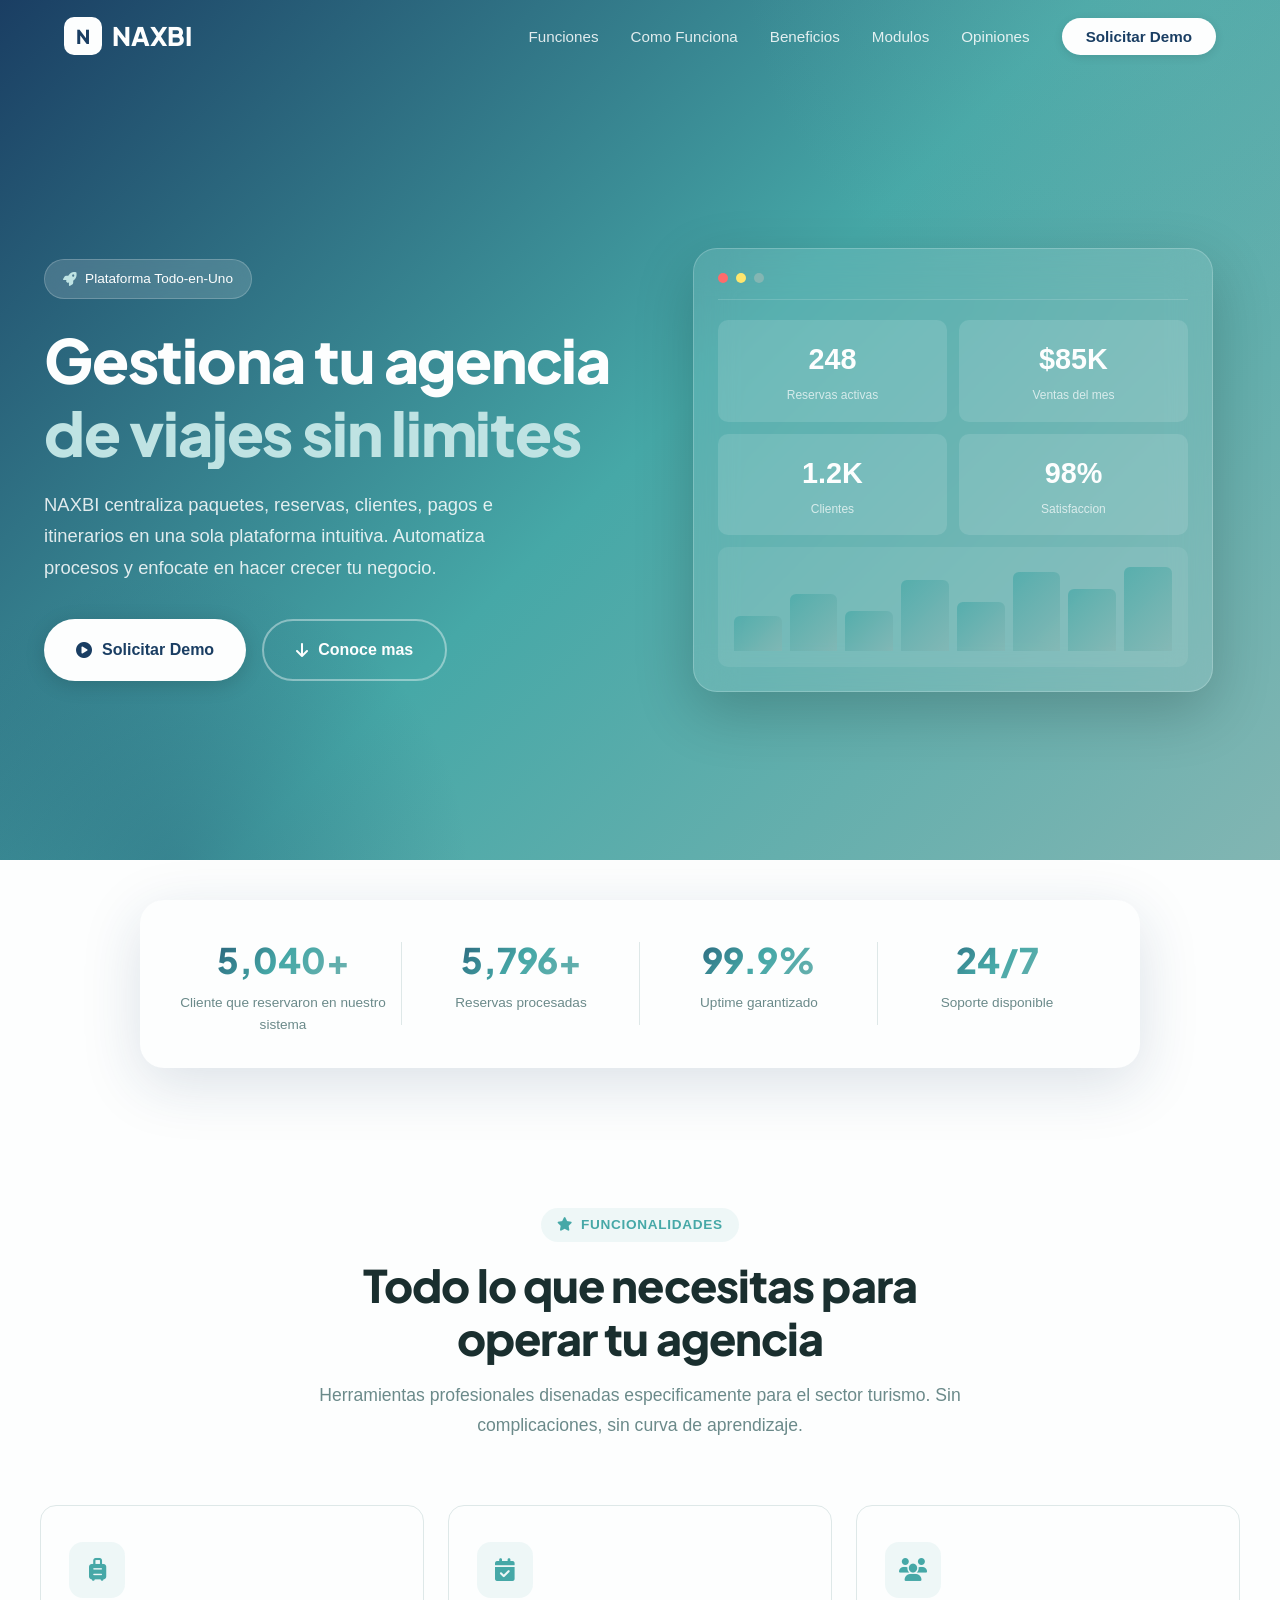
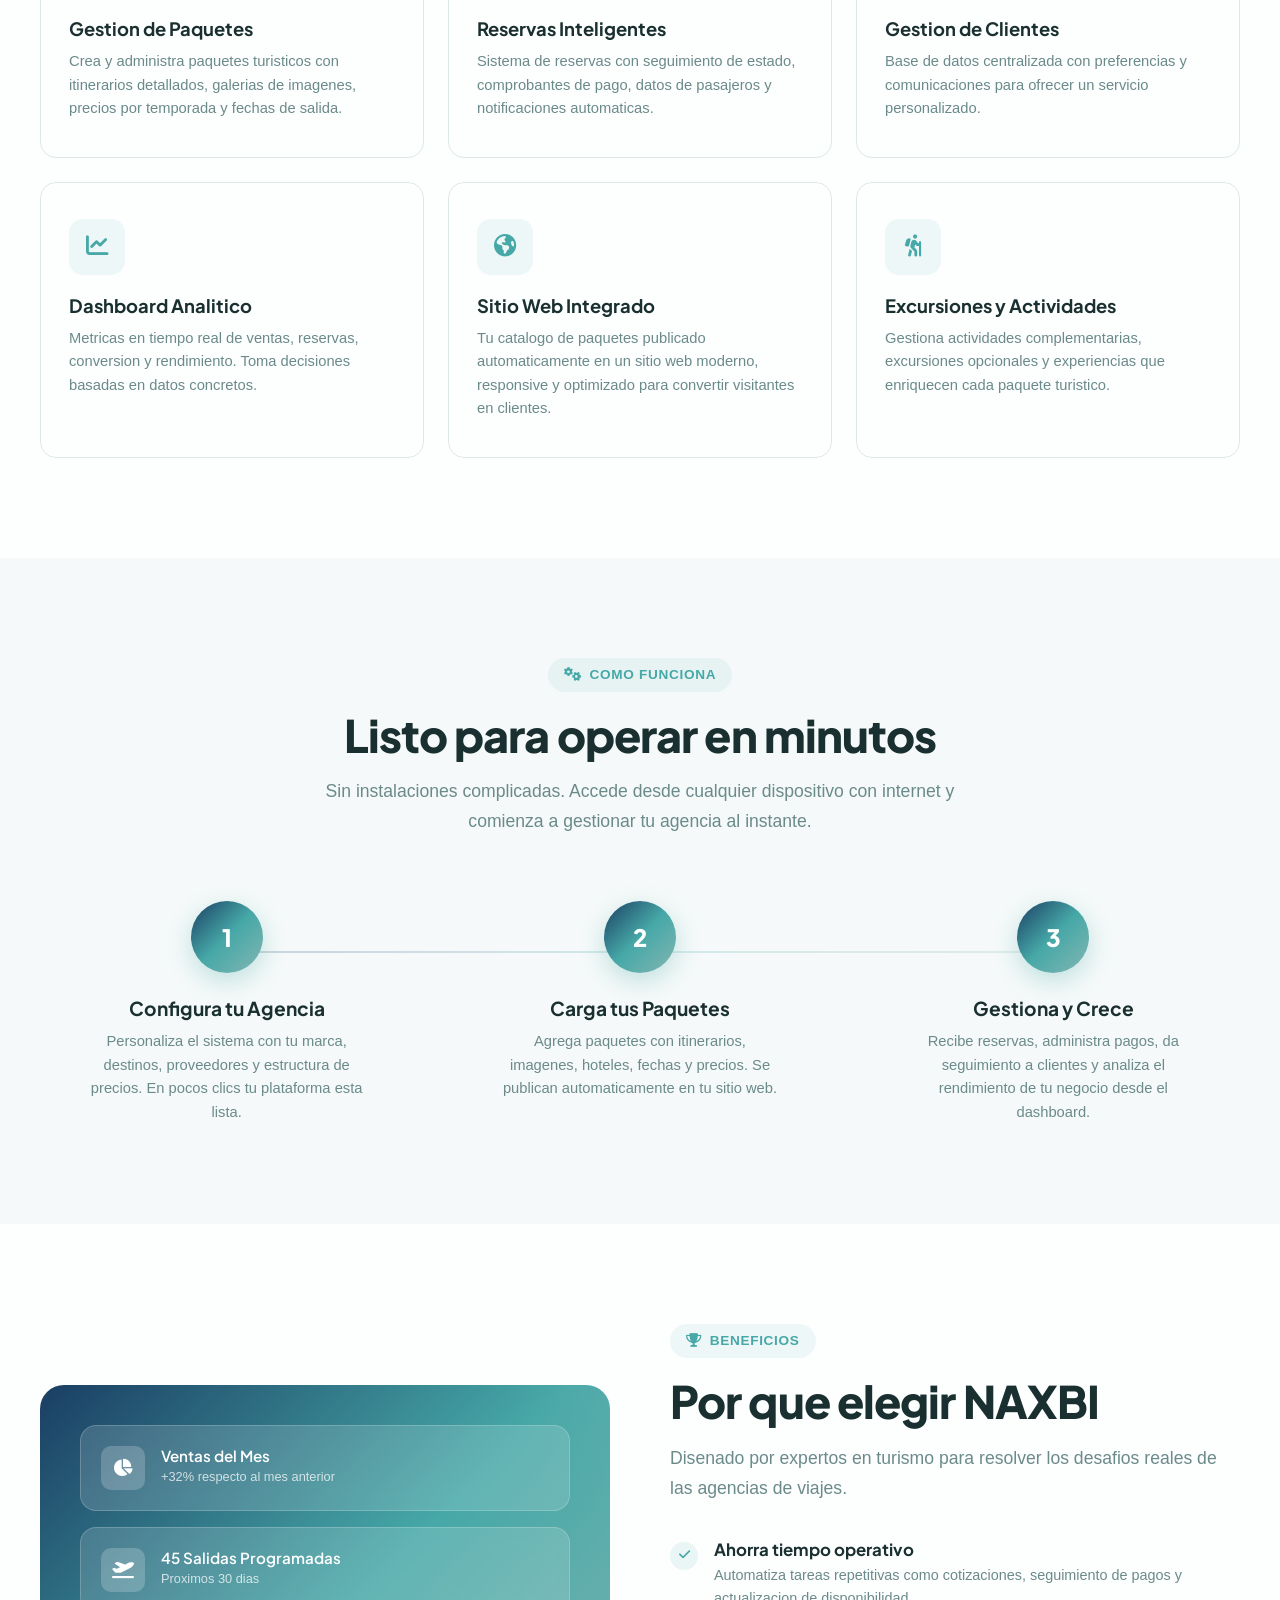
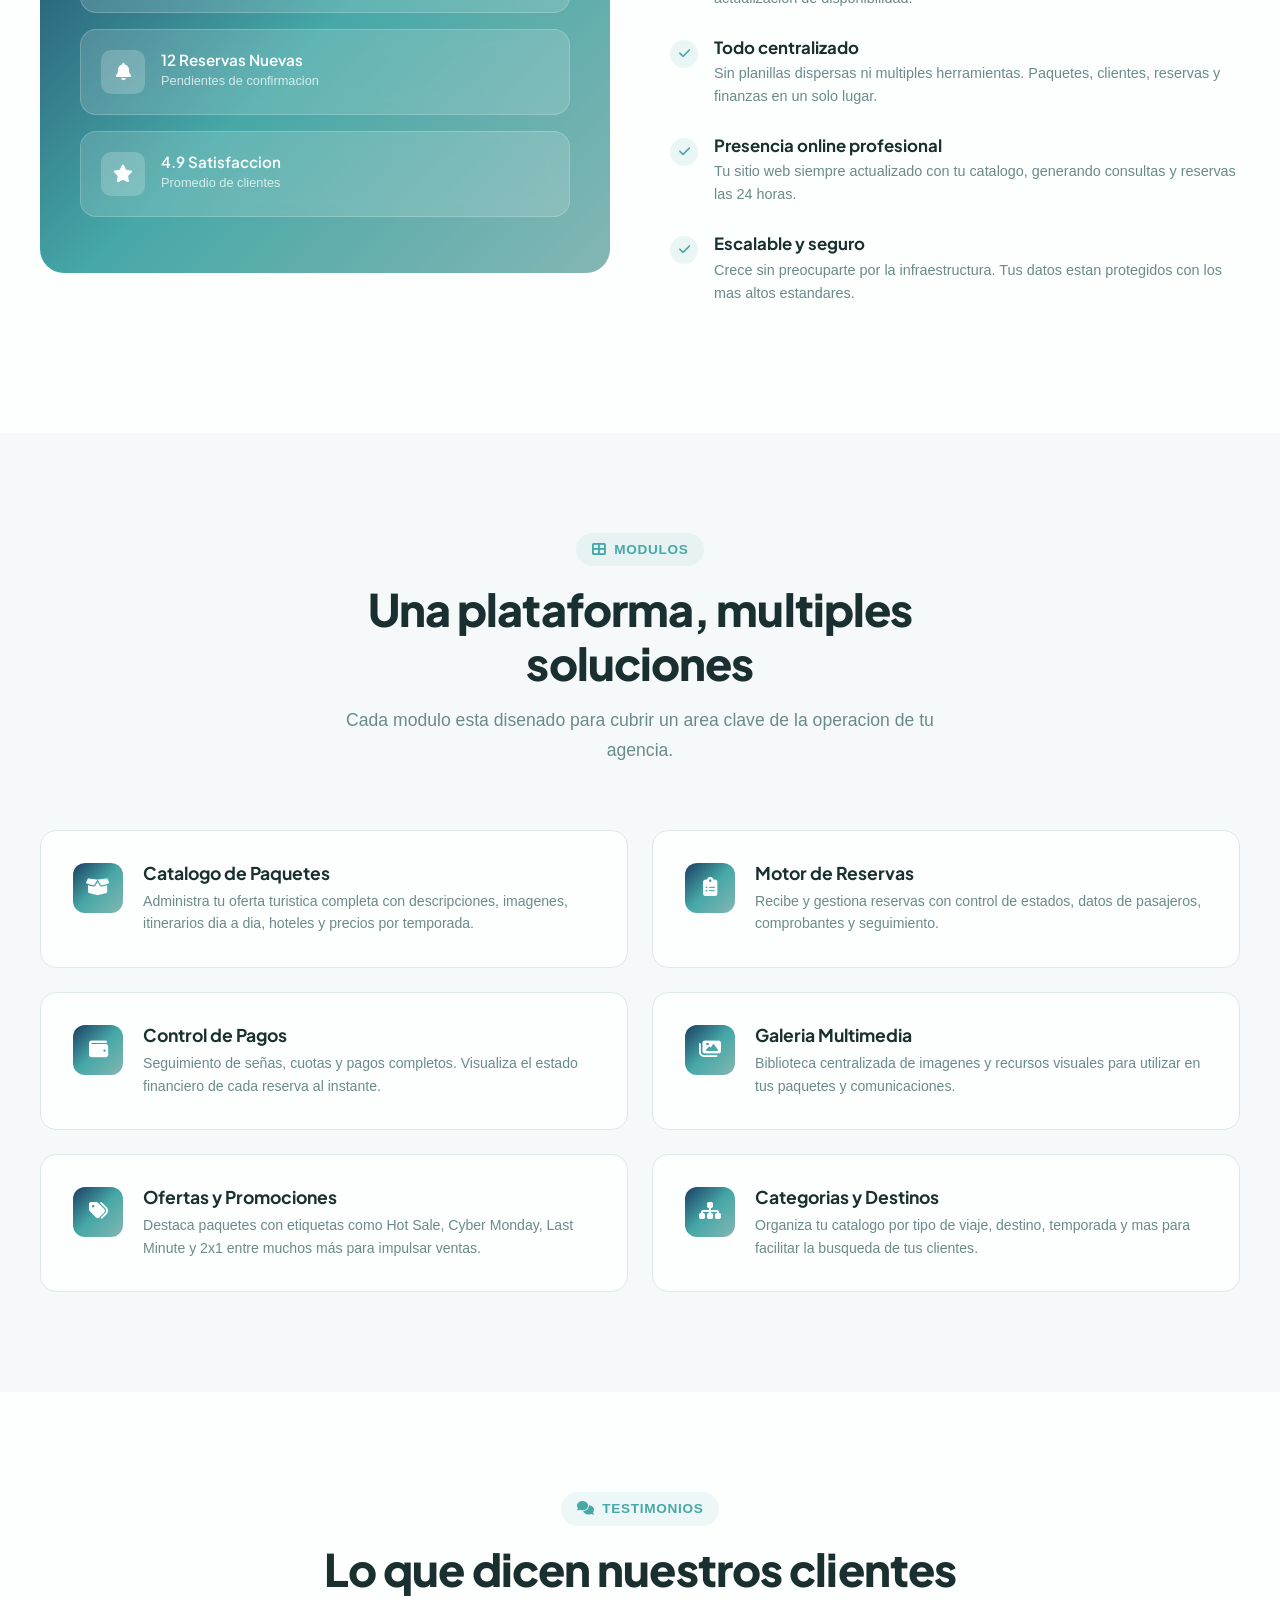
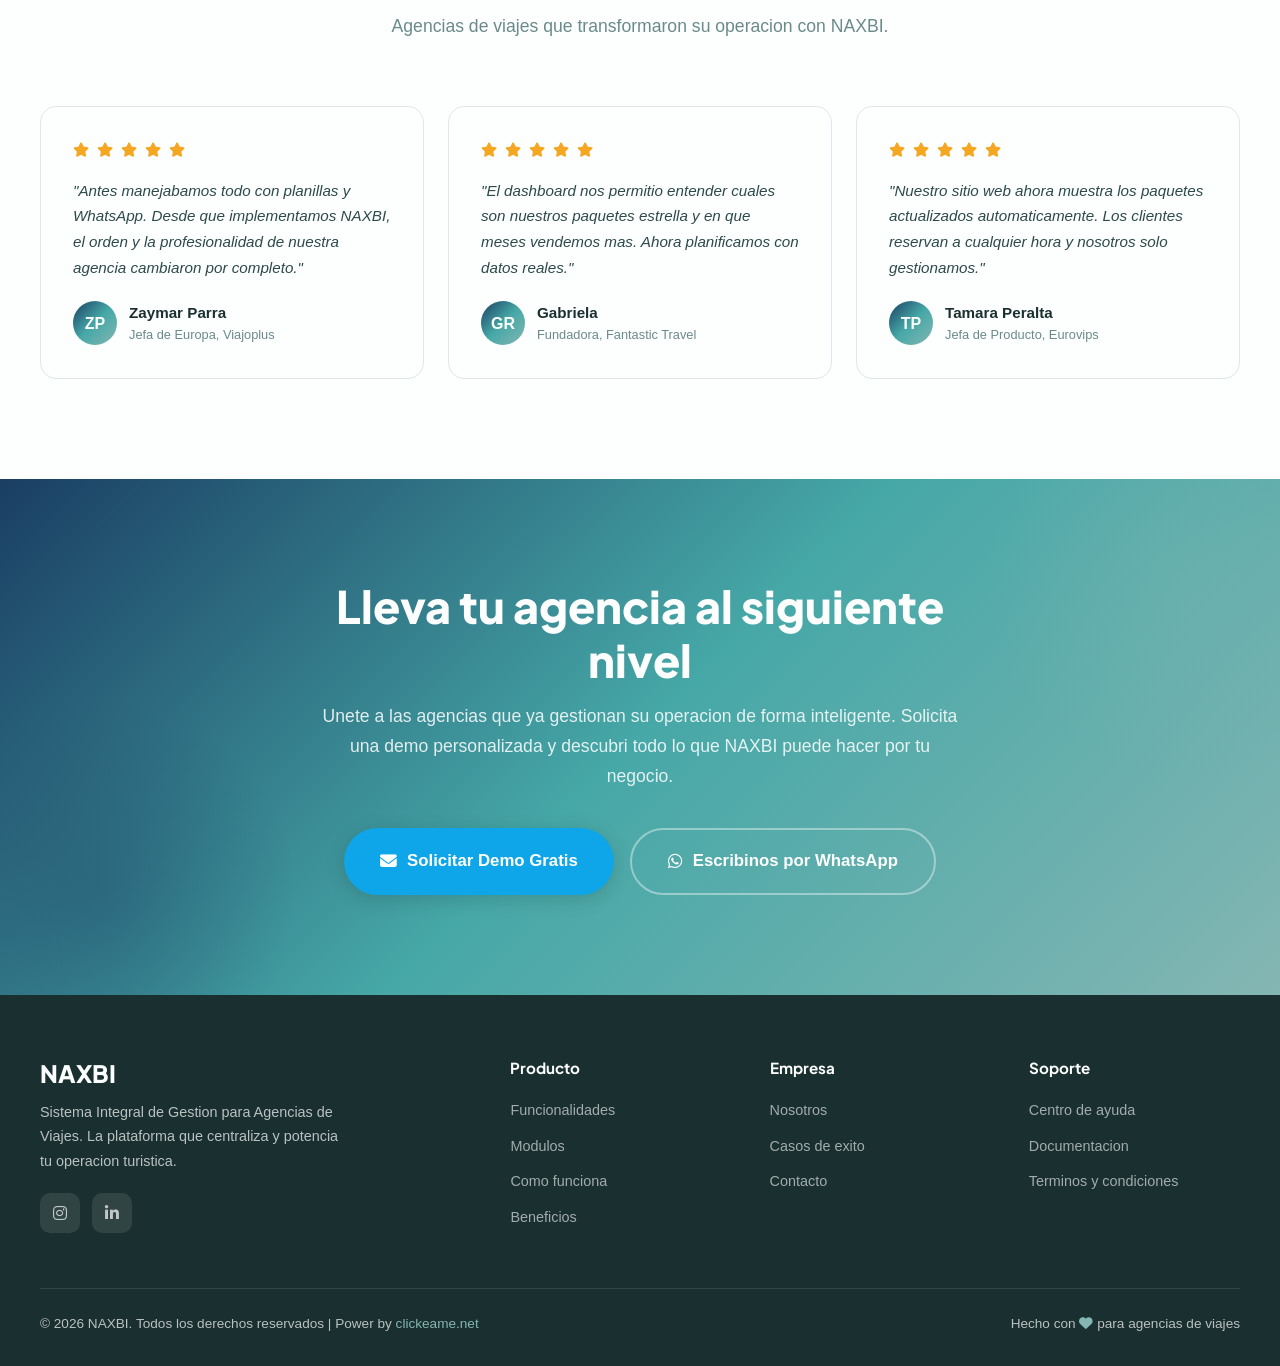
==== commit 18b39df8: "final del index 2.2" ====
--- a/index.html
+++ b/index.html
@@ -5,6 +5,8 @@
     <meta name="viewport" content="width=device-width, initial-scale=1.0">
     <title>NAXBI - Sistema Integral de Gestion para Agencias de Viajes</title>
     <meta name="description" content="NAXBI es la plataforma todo-en-uno para gestionar tu agencia de viajes. Paquetes, reservas, clientes, pagos y mas en un solo lugar.">
+    <link rel="preload" href="css/styles.css" as="style" onload="this.onload=null;this.rel='stylesheet'">
+    <noscript><link rel="stylesheet" href="css/styles.css"></noscript>
     <link rel="preconnect" href="https://fonts.googleapis.com">
     <link rel="preconnect" href="https://fonts.gstatic.com" crossorigin>
     <link href="https://fonts.googleapis.com/css2?family=Inter:wght@300;400;500;600;700;800;900&family=Plus+Jakarta+Sans:wght@400;500;600;700;800&display=swap" rel="stylesheet">
@@ -19,10 +21,14 @@
     <link rel="manifest" href="/site.webmanifest">
     <!-- Color de la barra en mobile -->
     <meta name="theme-color" content="#0f172a">
-
+    <style>
+    /* solo lo visible al cargar */
+    body{margin:0;font-family:sans-serif}
+    header{display:flex;align-items:center;justify-content:space-between}    
+    </style>
 </head>
 <body>
-
+    <main>
     <!-- ========== NAVBAR ========== -->
     <nav class="navbar" id="navbar">
         <div class="nav-container">
@@ -407,14 +413,14 @@
                     <i class="fas fa-envelope"></i>
                     Solicitar Demo Gratis
                 </a>
-                <a href="https://wa.me/5491127601142" class="btn-cta-secondary">
+                <a href="https://wa.me/5491127601142" class="btn-cta-secondary" aria-label="Escríbenos por WhatsApp">
                     <i class="fab fa-whatsapp"></i>
                     Escribinos por WhatsApp
                 </a>
             </div>
         </div>
     </section>
-
+    </main>
     <!-- ========== FOOTER ========== -->
     <footer class="footer">
         <div class="footer-container">
@@ -462,13 +468,15 @@
 
                 <span>
                     Hecho con 
-                    <i class="fas fa-heart" style="color: var(--primary-light);"></i> 
+                    <i class="fas fa-heart" style="color: var(--primary-light);" aria-hidden="true"></i>
+                    <span class="sr-only">amor</span>
                     para agencias de viajes
                 </span>
             </div>
         </div>
     </footer>
 
-    <script src="js/main.js"></script>
+    <script src="js/main.js" defer></script>
+
 </body>
 </html>
--- a/css/styles.css
+++ b/css/styles.css
@@ -1709,3 +1709,26 @@
   opacity: 0.7;
   cursor: not-allowed;
 }
+a {
+  text-decoration: underline;
+}
+
+a:hover {
+  text-decoration: none;
+}
+.btn-cta-primary {
+  background: #0ea5e9;
+  color: #ffffff;
+}
+.sr-only {
+  position: absolute;
+  width: 1px;
+  height: 1px;
+  padding: 0;
+  margin: -1px;
+  overflow: hidden;
+  clip: rect(0, 0, 0, 0);
+  white-space: nowrap;
+  border: 0;
+}
+
--- a/css/styles.css
+++ b/css/styles.css
@@ -1709,3 +1709,26 @@
   opacity: 0.7;
   cursor: not-allowed;
 }
+a {
+  text-decoration: underline;
+}
+
+a:hover {
+  text-decoration: none;
+}
+.btn-cta-primary {
+  background: #0ea5e9;
+  color: #ffffff;
+}
+.sr-only {
+  position: absolute;
+  width: 1px;
+  height: 1px;
+  padding: 0;
+  margin: -1px;
+  overflow: hidden;
+  clip: rect(0, 0, 0, 0);
+  white-space: nowrap;
+  border: 0;
+}
+
--- a/css/styles.css
+++ b/css/styles.css
@@ -1709,3 +1709,26 @@
   opacity: 0.7;
   cursor: not-allowed;
 }
+a {
+  text-decoration: underline;
+}
+
+a:hover {
+  text-decoration: none;
+}
+.btn-cta-primary {
+  background: #0ea5e9;
+  color: #ffffff;
+}
+.sr-only {
+  position: absolute;
+  width: 1px;
+  height: 1px;
+  padding: 0;
+  margin: -1px;
+  overflow: hidden;
+  clip: rect(0, 0, 0, 0);
+  white-space: nowrap;
+  border: 0;
+}
+
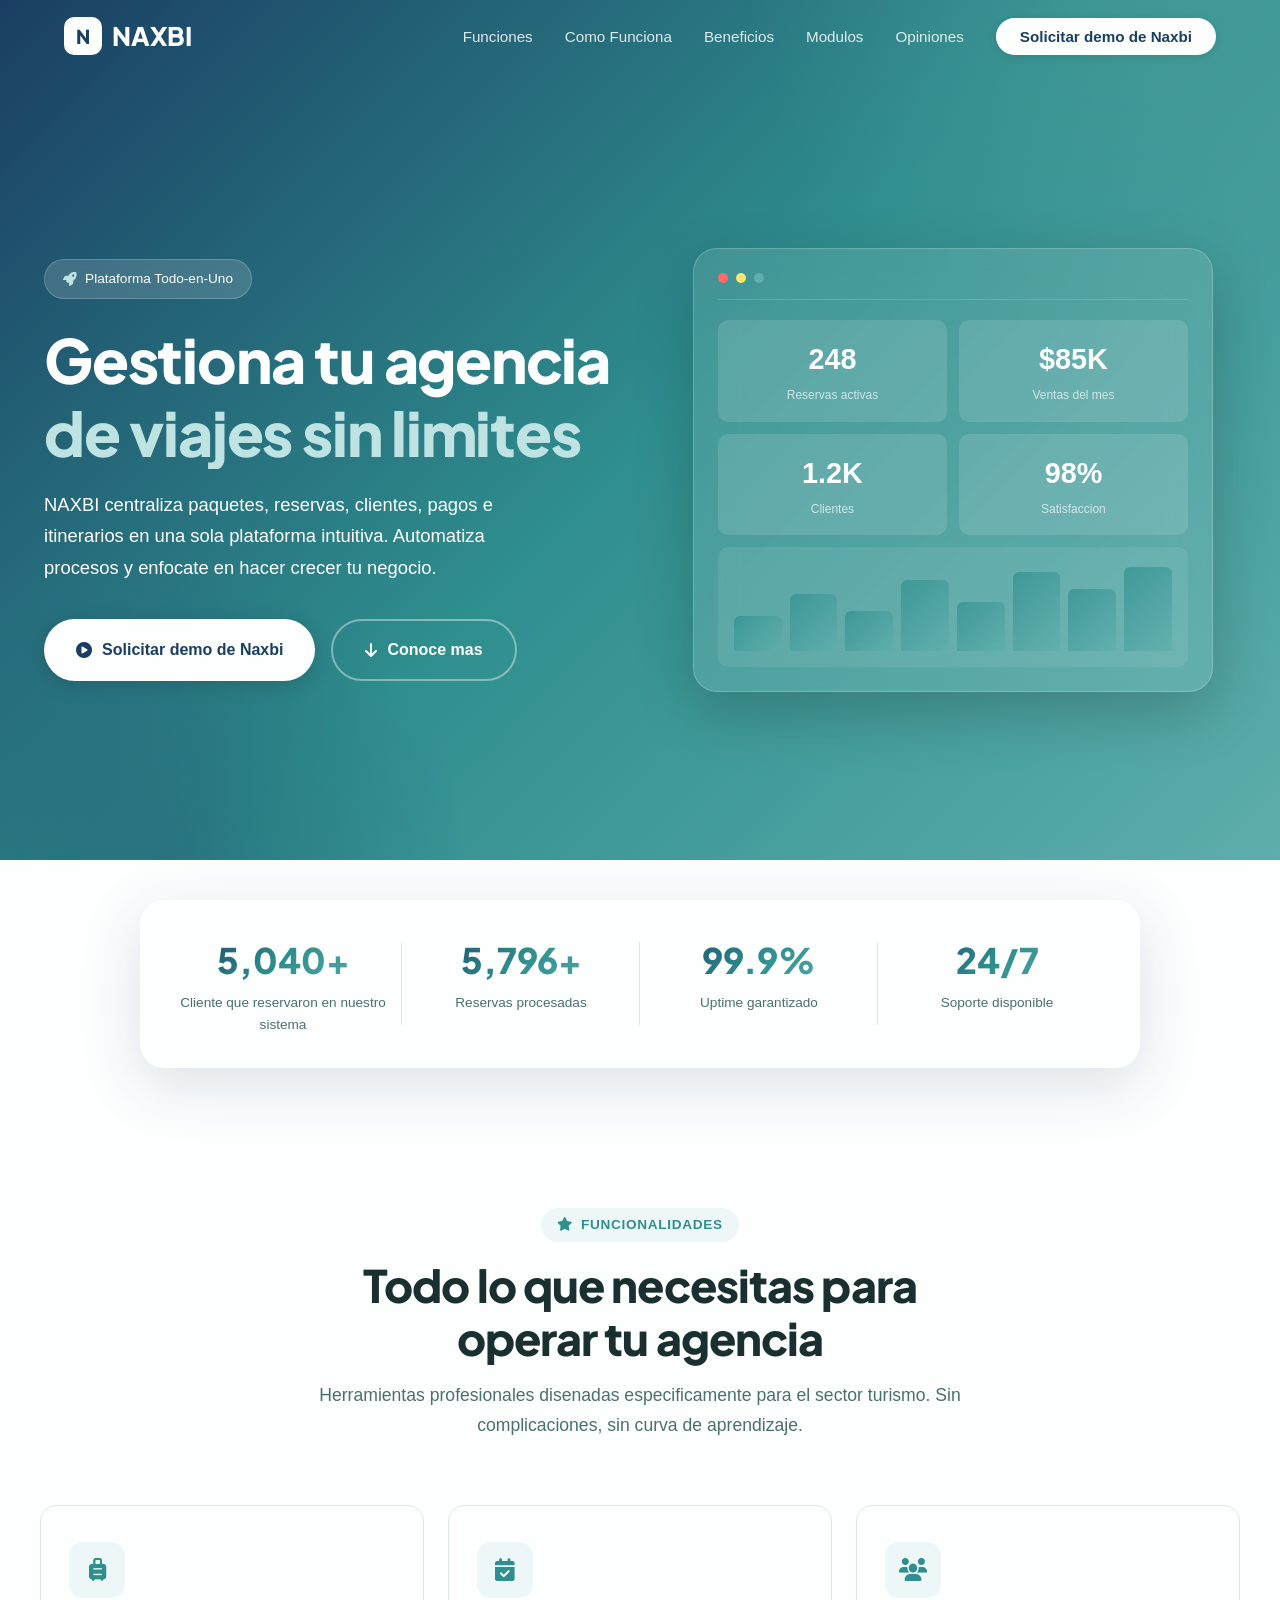
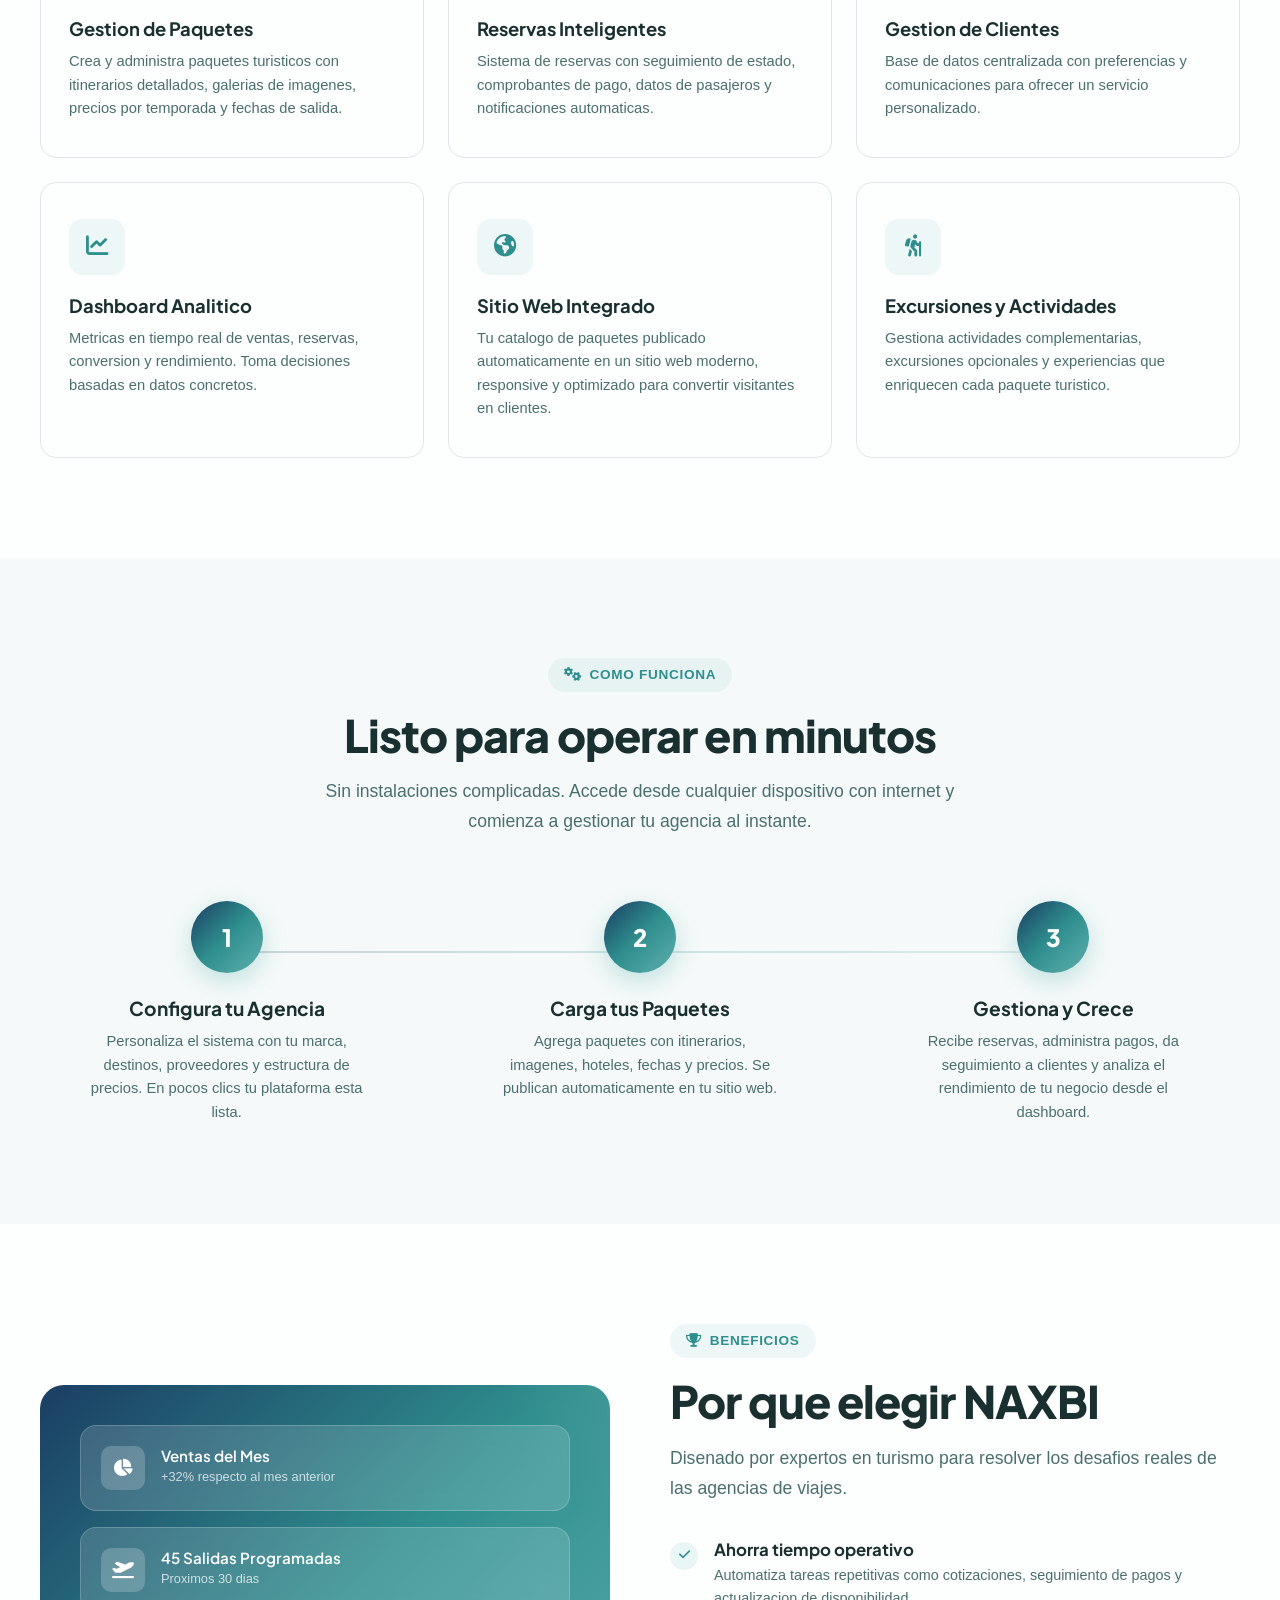
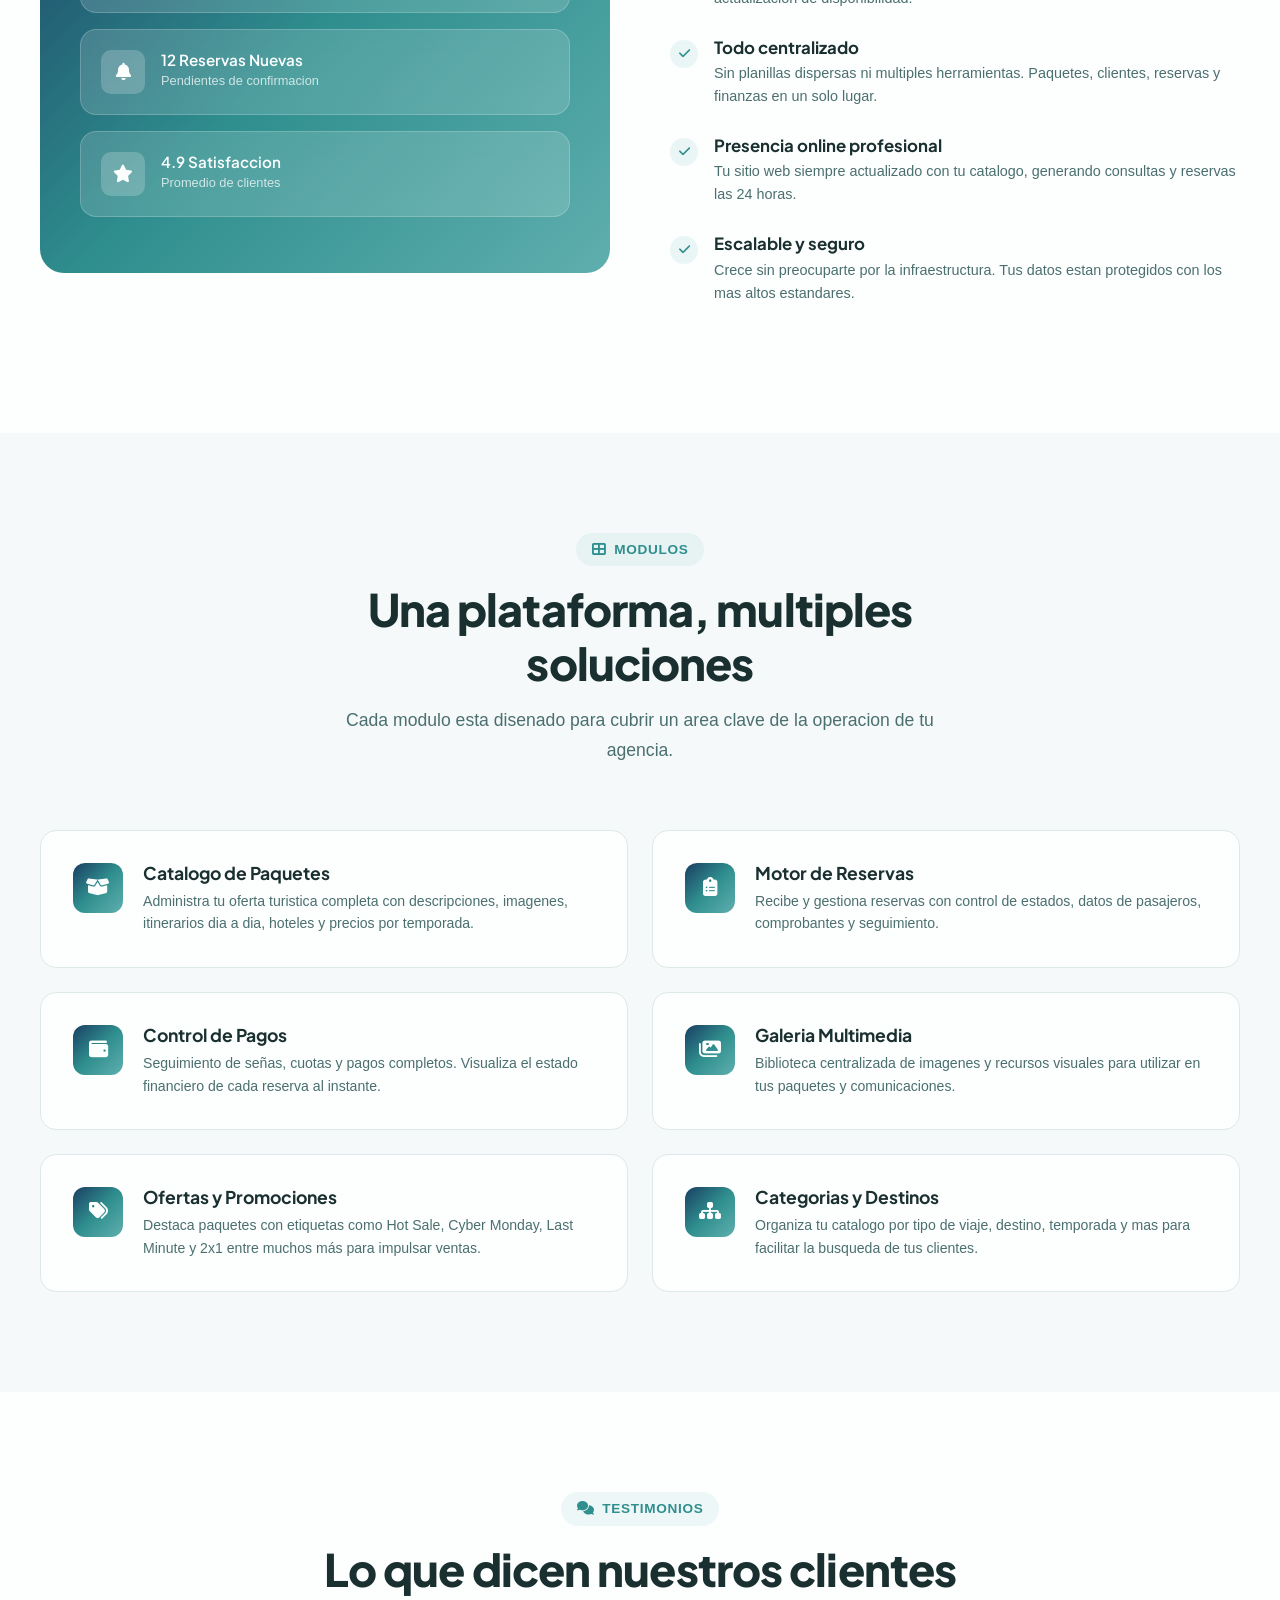
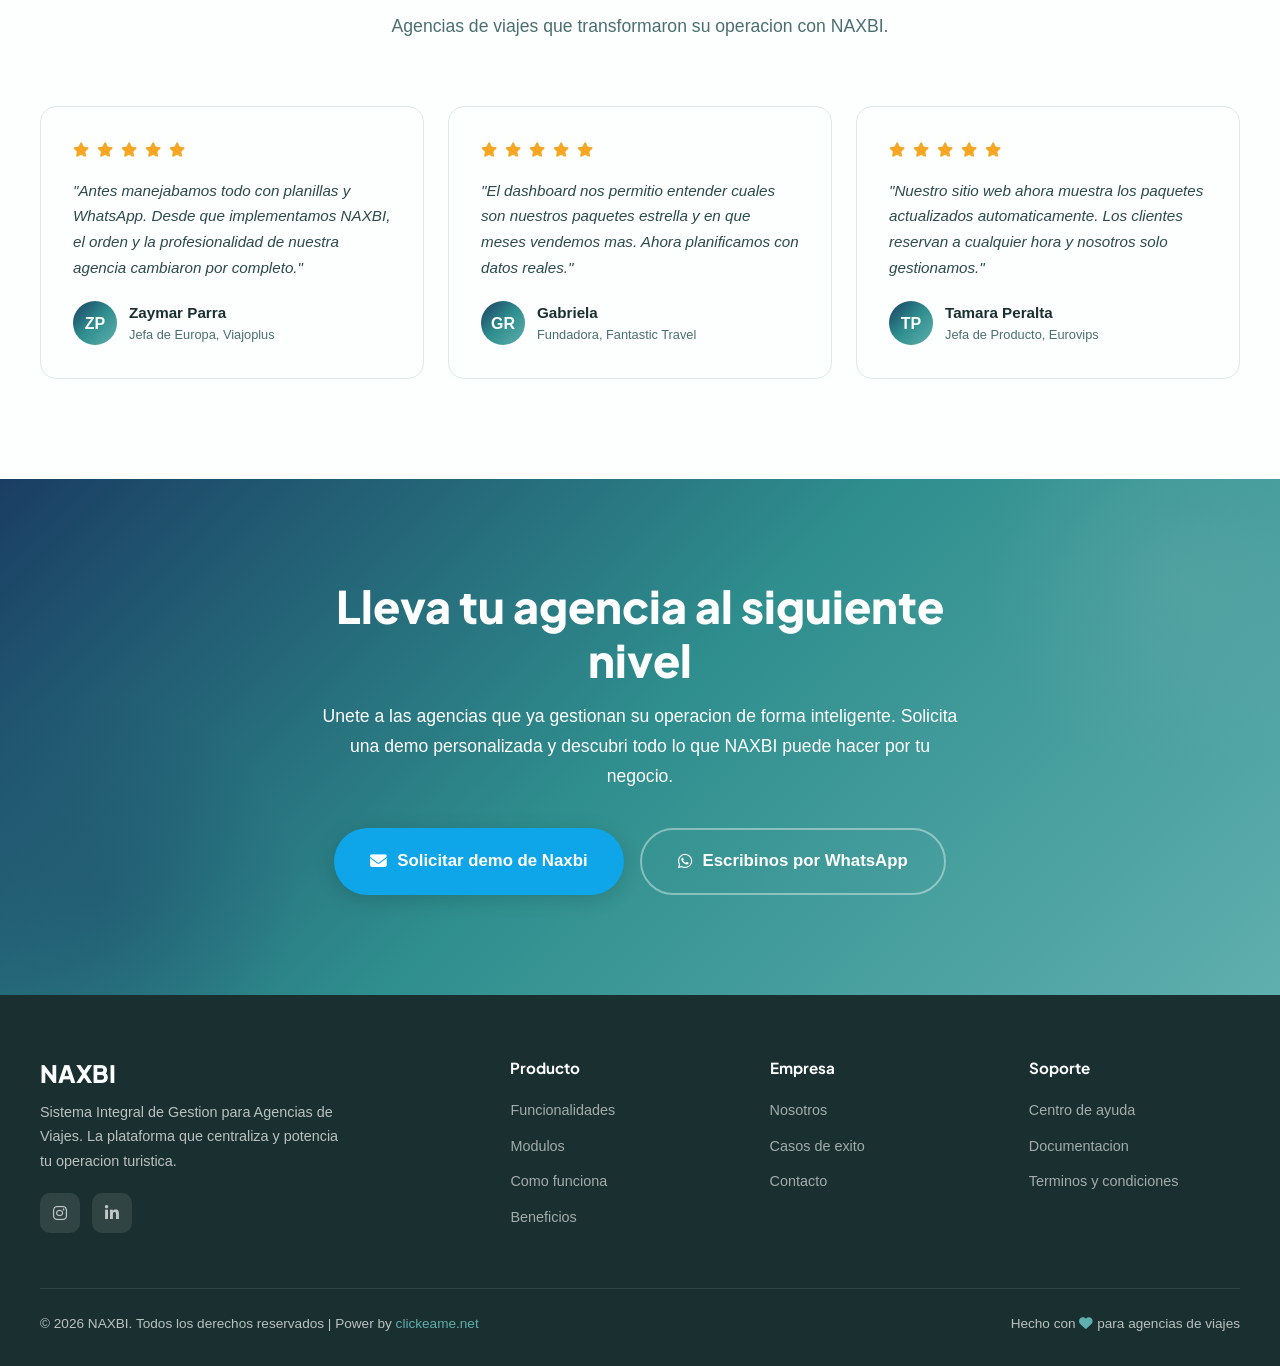
==== commit fbc0ba15: "final del index 2.3" ====
--- a/index.html
+++ b/index.html
@@ -42,7 +42,7 @@
                 <li><a href="#benefits">Beneficios</a></li>
                 <li><a href="#modules">Modulos</a></li>
                 <li><a href="#testimonials">Opiniones</a></li>
-                <li><a href="contacto.html" class="nav-cta">Solicitar Demo</a></li>
+                <li><a href="contacto.html" class="nav-cta">Solicitar demo de Naxbi</a></li>
             </ul>
             <button class="mobile-toggle" id="mobileToggle" aria-label="Menu">
                 <i class="fas fa-bars"></i>
@@ -51,14 +51,14 @@
     </nav>
 
     <!-- ========== HERO ========== -->
-    <section class="hero" id="hero">
+    <section class="hero" id="hero" aria-labelledby="hero-title">
         <div class="hero-content">
             <div class="hero-text">
                 <div class="hero-badge">
-                    <i class="fas fa-rocket"></i>
+                    <i class="fas fa-rocket" aria-hidden="true"></i>                    
                     Plataforma Todo-en-Uno
                 </div>
-                <h1>
+                <h1 id="hero-title">
                     Gestiona tu agencia
                     <span>de viajes sin limites</span>
                 </h1>
@@ -67,11 +67,9 @@
                 </p>
                 <div class="hero-buttons">
                     <a href="contacto.html" class="btn-primary">
-                        <i class="fas fa-play-circle"></i>
-                        Solicitar Demo
-                    </a>
+                        <i class="fas fa-play-circle" aria-hidden="true"></i>Solicitar demo de Naxbi</a>
                     <a href="#features" class="btn-secondary">
-                        <i class="fas fa-arrow-down"></i>
+                        <i class="fas fa-arrow-down" aria-hidden="true"></i>
                         Conoce mas
                     </a>
                 </div>
@@ -411,7 +409,7 @@
             <div class="cta-buttons">
                 <a href="contacto.html" class="btn-cta-primary">
                     <i class="fas fa-envelope"></i>
-                    Solicitar Demo Gratis
+                    Solicitar demo de Naxbi
                 </a>
                 <a href="https://wa.me/5491127601142" class="btn-cta-secondary" aria-label="Escríbenos por WhatsApp">
                     <i class="fab fa-whatsapp"></i>
--- a/css/styles.css
+++ b/css/styles.css
@@ -1,15 +1,15 @@
 /* ============ VARIABLES ============ */
 :root {
-    --primary: #46A8A7;
+    --primary: #2F8F8E;
     --primary-dark: #1A3E63;
-    --primary-light: #84B6B3;
+    --primary-light: #5FAFAE;
     --primary-lighter: #BFE3E3;
     --white: #FDFEFE;
     --off-white: #F5F9F9;
     --gray-50: #EFF4F4;
     --gray-100: #DEE8E8;
     --gray-200: #C2D4D4;
-    --gray-500: #6B8A8A;
+    --gray-500: #4B6F6F;
     --gray-700: #2D4A4A;
     --gray-900: #1A2F2F;
     --gradient-main: linear-gradient(135deg, var(--primary-dark), var(--primary), var(--primary-light));
@@ -38,6 +38,14 @@
     line-height: 1.6;
     overflow-x: hidden;
 }
+a {
+  text-decoration: underline;
+  text-underline-offset: 3px;
+}
+
+a:hover {
+  text-decoration: none;
+}
 
 h1, h2, h3, h4, h5, h6 {
     font-family: 'Plus Jakarta Sans', 'Inter', sans-serif;
@@ -53,6 +61,8 @@
     z-index: 1000;
     padding: 16px 0;
     transition: all 0.4s cubic-bezier(0.4, 0, 0.2, 1);
+    color: var(--gray-900);
+
 }
 
 .navbar.scrolled {
@@ -109,6 +119,8 @@
     align-items: center;
     gap: 32px;
     list-style: none;
+    color: var(--gray-900);
+
 }
 
 .nav-links a {
@@ -258,7 +270,7 @@
 
 .hero-description {
     font-size: 1.15rem;
-    color: rgba(255,255,255,0.85);
+    color: #ffffff;
     margin-bottom: 36px;
     max-width: 520px;
     line-height: 1.7;
@@ -915,7 +927,7 @@
 
 .cta-section p {
     font-size: 1.1rem;
-    color: rgba(255,255,255,0.85);
+    color: #ffffff;
     margin-bottom: 36px;
     line-height: 1.7;
 }
@@ -932,8 +944,8 @@
     align-items: center;
     gap: 10px;
     padding: 18px 36px;
-    background: var(--white);
-    color: var(--primary-dark);
+    background: var(--primary-dark);
+    color: #ffffff;
     border-radius: 50px;
     font-weight: 700;
     font-size: 1.05rem;
@@ -1118,7 +1130,7 @@
 
 .page-hero p {
     font-size: 1.15rem;
-    color: rgba(255,255,255,0.85);
+    color: #ffffff;
     max-width: 600px;
     margin: 0 auto;
     line-height: 1.7;
--- a/css/styles.css
+++ b/css/styles.css
@@ -1,15 +1,15 @@
 /* ============ VARIABLES ============ */
 :root {
-    --primary: #46A8A7;
+    --primary: #2F8F8E;
     --primary-dark: #1A3E63;
-    --primary-light: #84B6B3;
+    --primary-light: #5FAFAE;
     --primary-lighter: #BFE3E3;
     --white: #FDFEFE;
     --off-white: #F5F9F9;
     --gray-50: #EFF4F4;
     --gray-100: #DEE8E8;
     --gray-200: #C2D4D4;
-    --gray-500: #6B8A8A;
+    --gray-500: #4B6F6F;
     --gray-700: #2D4A4A;
     --gray-900: #1A2F2F;
     --gradient-main: linear-gradient(135deg, var(--primary-dark), var(--primary), var(--primary-light));
@@ -38,6 +38,14 @@
     line-height: 1.6;
     overflow-x: hidden;
 }
+a {
+  text-decoration: underline;
+  text-underline-offset: 3px;
+}
+
+a:hover {
+  text-decoration: none;
+}
 
 h1, h2, h3, h4, h5, h6 {
     font-family: 'Plus Jakarta Sans', 'Inter', sans-serif;
@@ -53,6 +61,8 @@
     z-index: 1000;
     padding: 16px 0;
     transition: all 0.4s cubic-bezier(0.4, 0, 0.2, 1);
+    color: var(--gray-900);
+
 }
 
 .navbar.scrolled {
@@ -109,6 +119,8 @@
     align-items: center;
     gap: 32px;
     list-style: none;
+    color: var(--gray-900);
+
 }
 
 .nav-links a {
@@ -258,7 +270,7 @@
 
 .hero-description {
     font-size: 1.15rem;
-    color: rgba(255,255,255,0.85);
+    color: #ffffff;
     margin-bottom: 36px;
     max-width: 520px;
     line-height: 1.7;
@@ -915,7 +927,7 @@
 
 .cta-section p {
     font-size: 1.1rem;
-    color: rgba(255,255,255,0.85);
+    color: #ffffff;
     margin-bottom: 36px;
     line-height: 1.7;
 }
@@ -932,8 +944,8 @@
     align-items: center;
     gap: 10px;
     padding: 18px 36px;
-    background: var(--white);
-    color: var(--primary-dark);
+    background: var(--primary-dark);
+    color: #ffffff;
     border-radius: 50px;
     font-weight: 700;
     font-size: 1.05rem;
@@ -1118,7 +1130,7 @@
 
 .page-hero p {
     font-size: 1.15rem;
-    color: rgba(255,255,255,0.85);
+    color: #ffffff;
     max-width: 600px;
     margin: 0 auto;
     line-height: 1.7;
--- a/css/styles.css
+++ b/css/styles.css
@@ -1,15 +1,15 @@
 /* ============ VARIABLES ============ */
 :root {
-    --primary: #46A8A7;
+    --primary: #2F8F8E;
     --primary-dark: #1A3E63;
-    --primary-light: #84B6B3;
+    --primary-light: #5FAFAE;
     --primary-lighter: #BFE3E3;
     --white: #FDFEFE;
     --off-white: #F5F9F9;
     --gray-50: #EFF4F4;
     --gray-100: #DEE8E8;
     --gray-200: #C2D4D4;
-    --gray-500: #6B8A8A;
+    --gray-500: #4B6F6F;
     --gray-700: #2D4A4A;
     --gray-900: #1A2F2F;
     --gradient-main: linear-gradient(135deg, var(--primary-dark), var(--primary), var(--primary-light));
@@ -38,6 +38,14 @@
     line-height: 1.6;
     overflow-x: hidden;
 }
+a {
+  text-decoration: underline;
+  text-underline-offset: 3px;
+}
+
+a:hover {
+  text-decoration: none;
+}
 
 h1, h2, h3, h4, h5, h6 {
     font-family: 'Plus Jakarta Sans', 'Inter', sans-serif;
@@ -53,6 +61,8 @@
     z-index: 1000;
     padding: 16px 0;
     transition: all 0.4s cubic-bezier(0.4, 0, 0.2, 1);
+    color: var(--gray-900);
+
 }
 
 .navbar.scrolled {
@@ -109,6 +119,8 @@
     align-items: center;
     gap: 32px;
     list-style: none;
+    color: var(--gray-900);
+
 }
 
 .nav-links a {
@@ -258,7 +270,7 @@
 
 .hero-description {
     font-size: 1.15rem;
-    color: rgba(255,255,255,0.85);
+    color: #ffffff;
     margin-bottom: 36px;
     max-width: 520px;
     line-height: 1.7;
@@ -915,7 +927,7 @@
 
 .cta-section p {
     font-size: 1.1rem;
-    color: rgba(255,255,255,0.85);
+    color: #ffffff;
     margin-bottom: 36px;
     line-height: 1.7;
 }
@@ -932,8 +944,8 @@
     align-items: center;
     gap: 10px;
     padding: 18px 36px;
-    background: var(--white);
-    color: var(--primary-dark);
+    background: var(--primary-dark);
+    color: #ffffff;
     border-radius: 50px;
     font-weight: 700;
     font-size: 1.05rem;
@@ -1118,7 +1130,7 @@
 
 .page-hero p {
     font-size: 1.15rem;
-    color: rgba(255,255,255,0.85);
+    color: #ffffff;
     max-width: 600px;
     margin: 0 auto;
     line-height: 1.7;
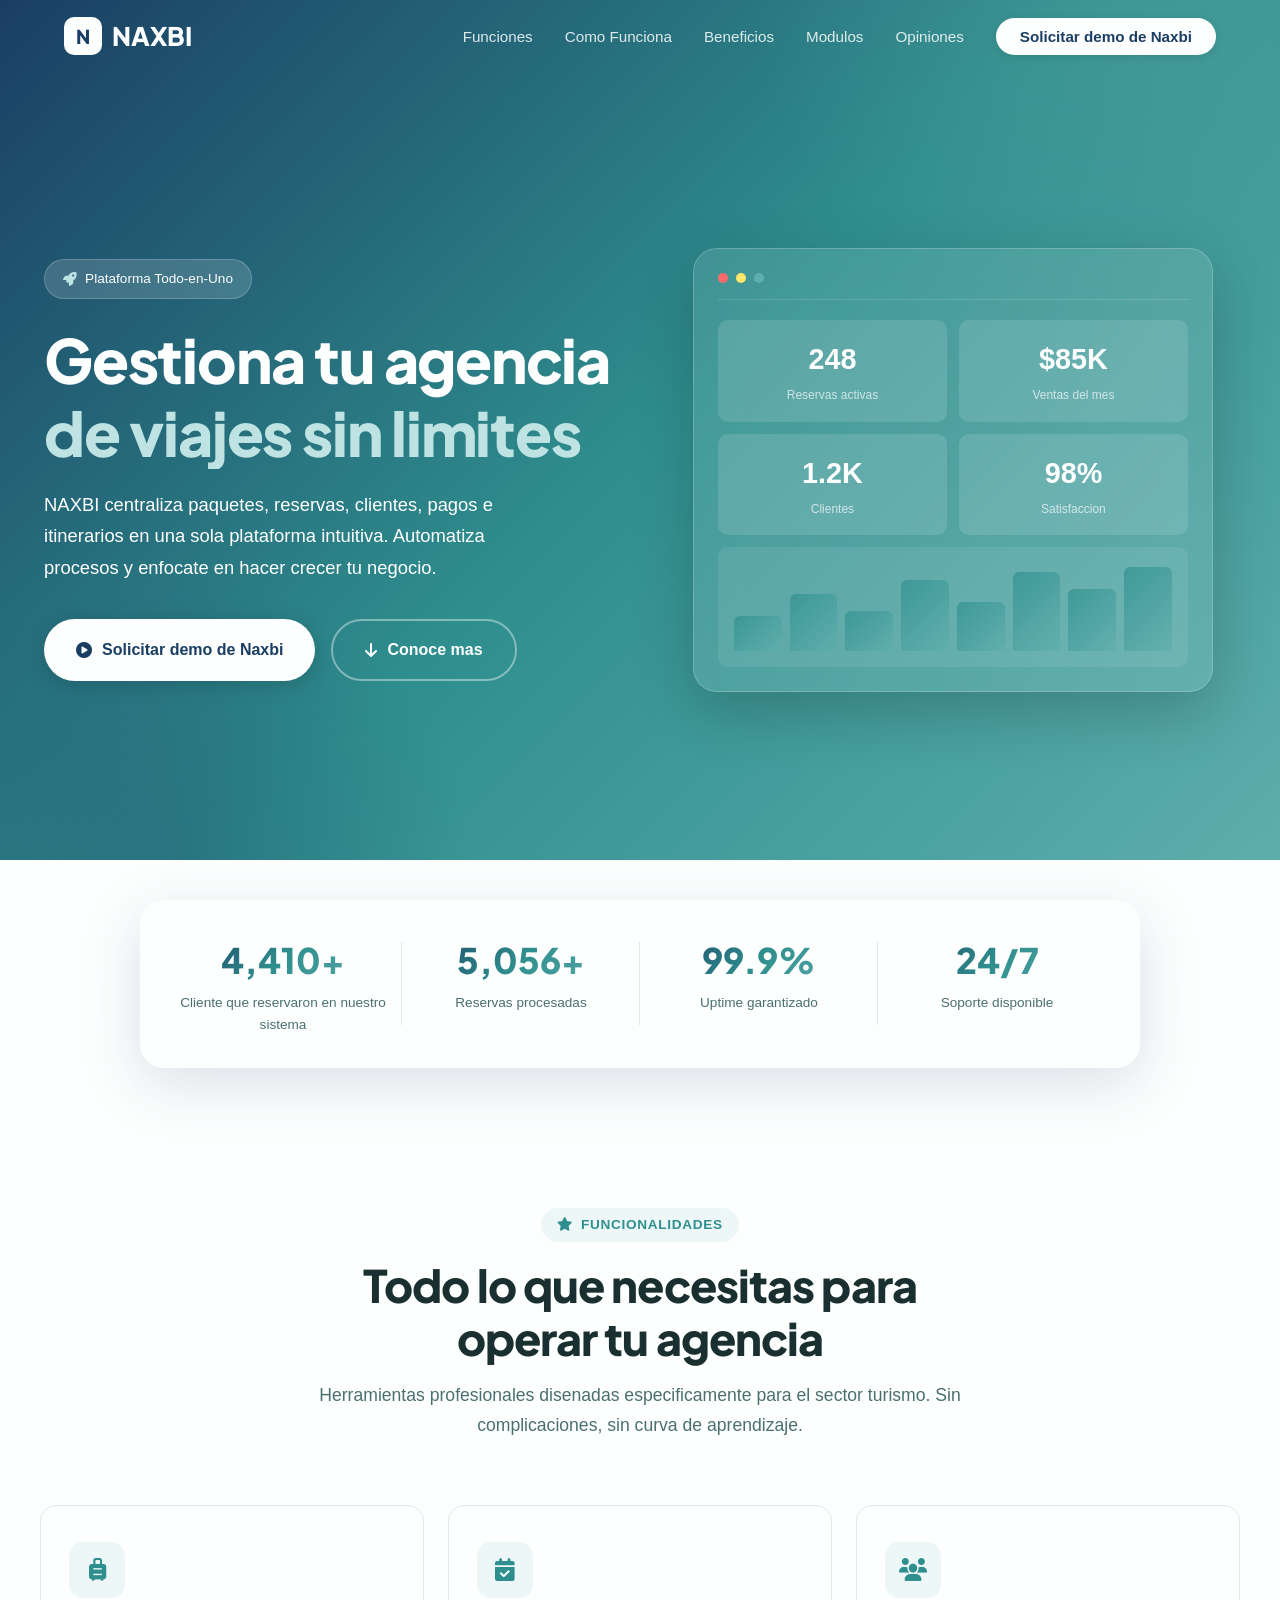
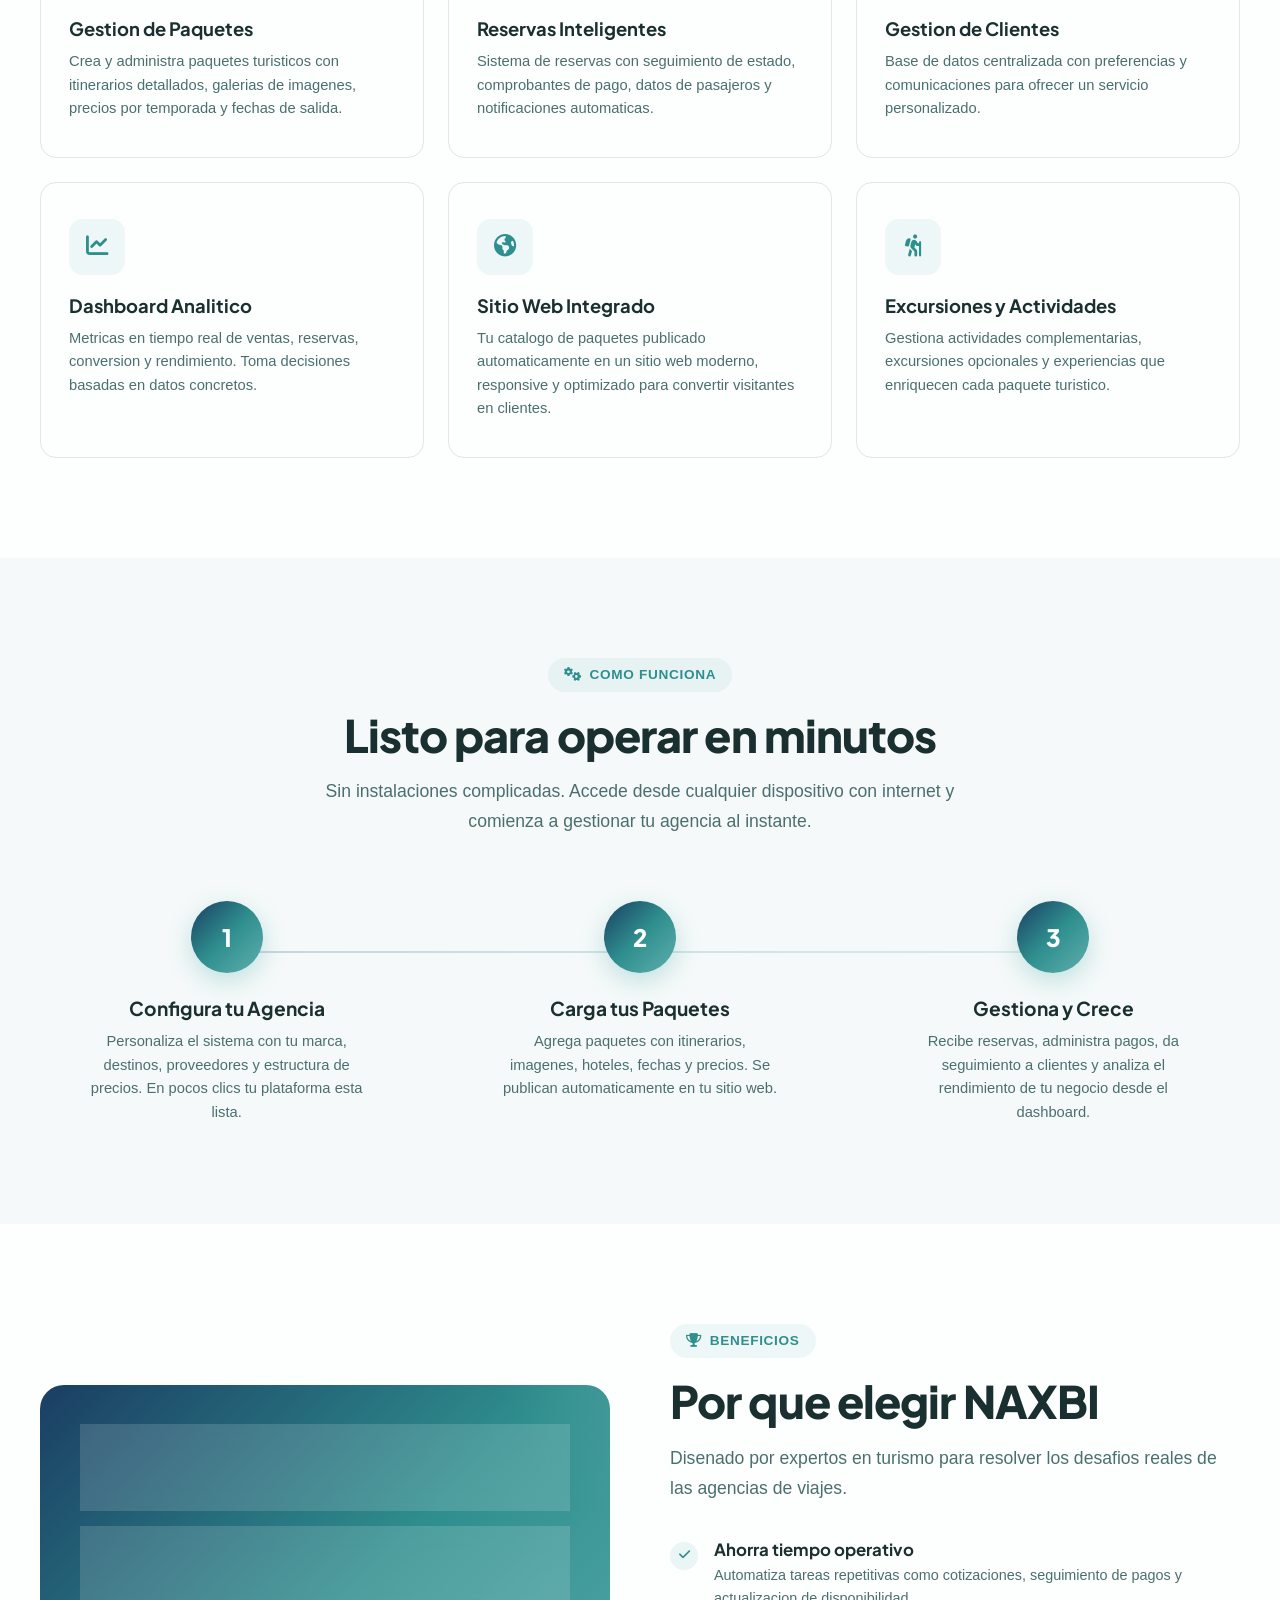
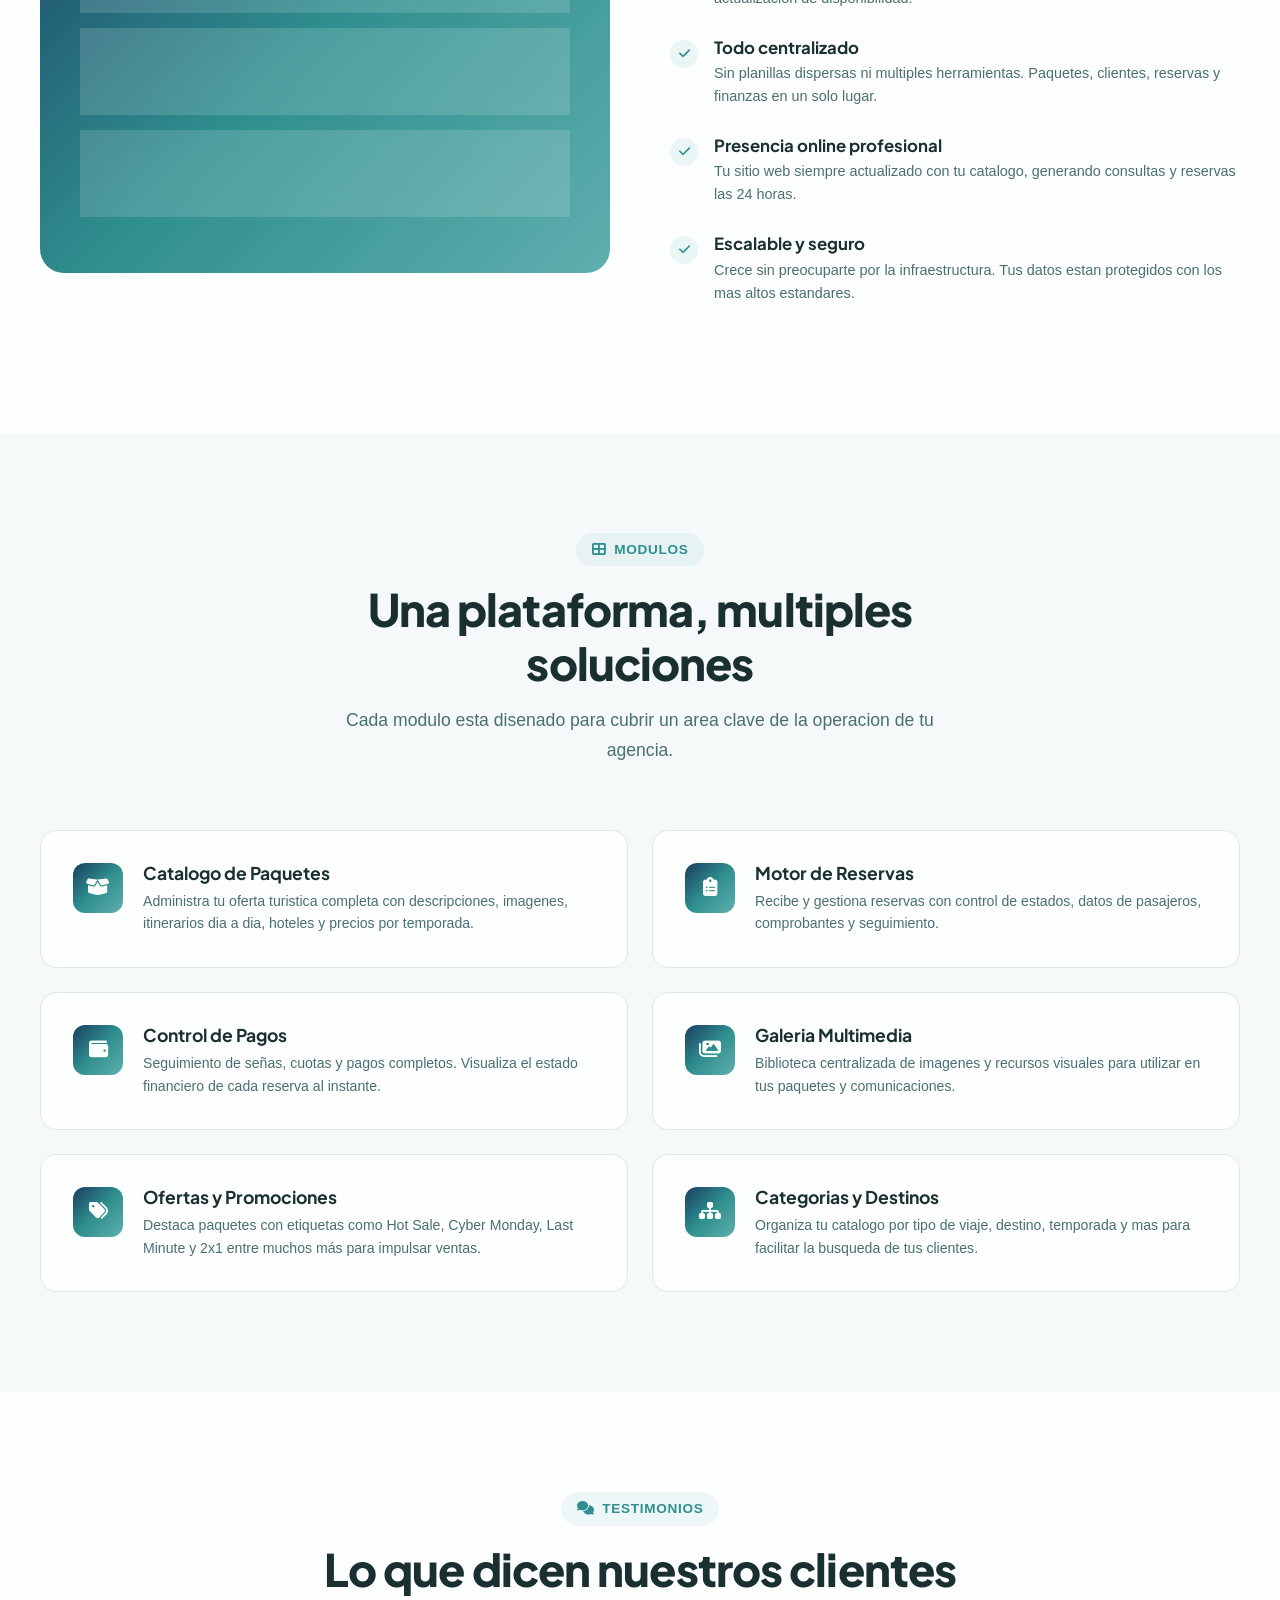
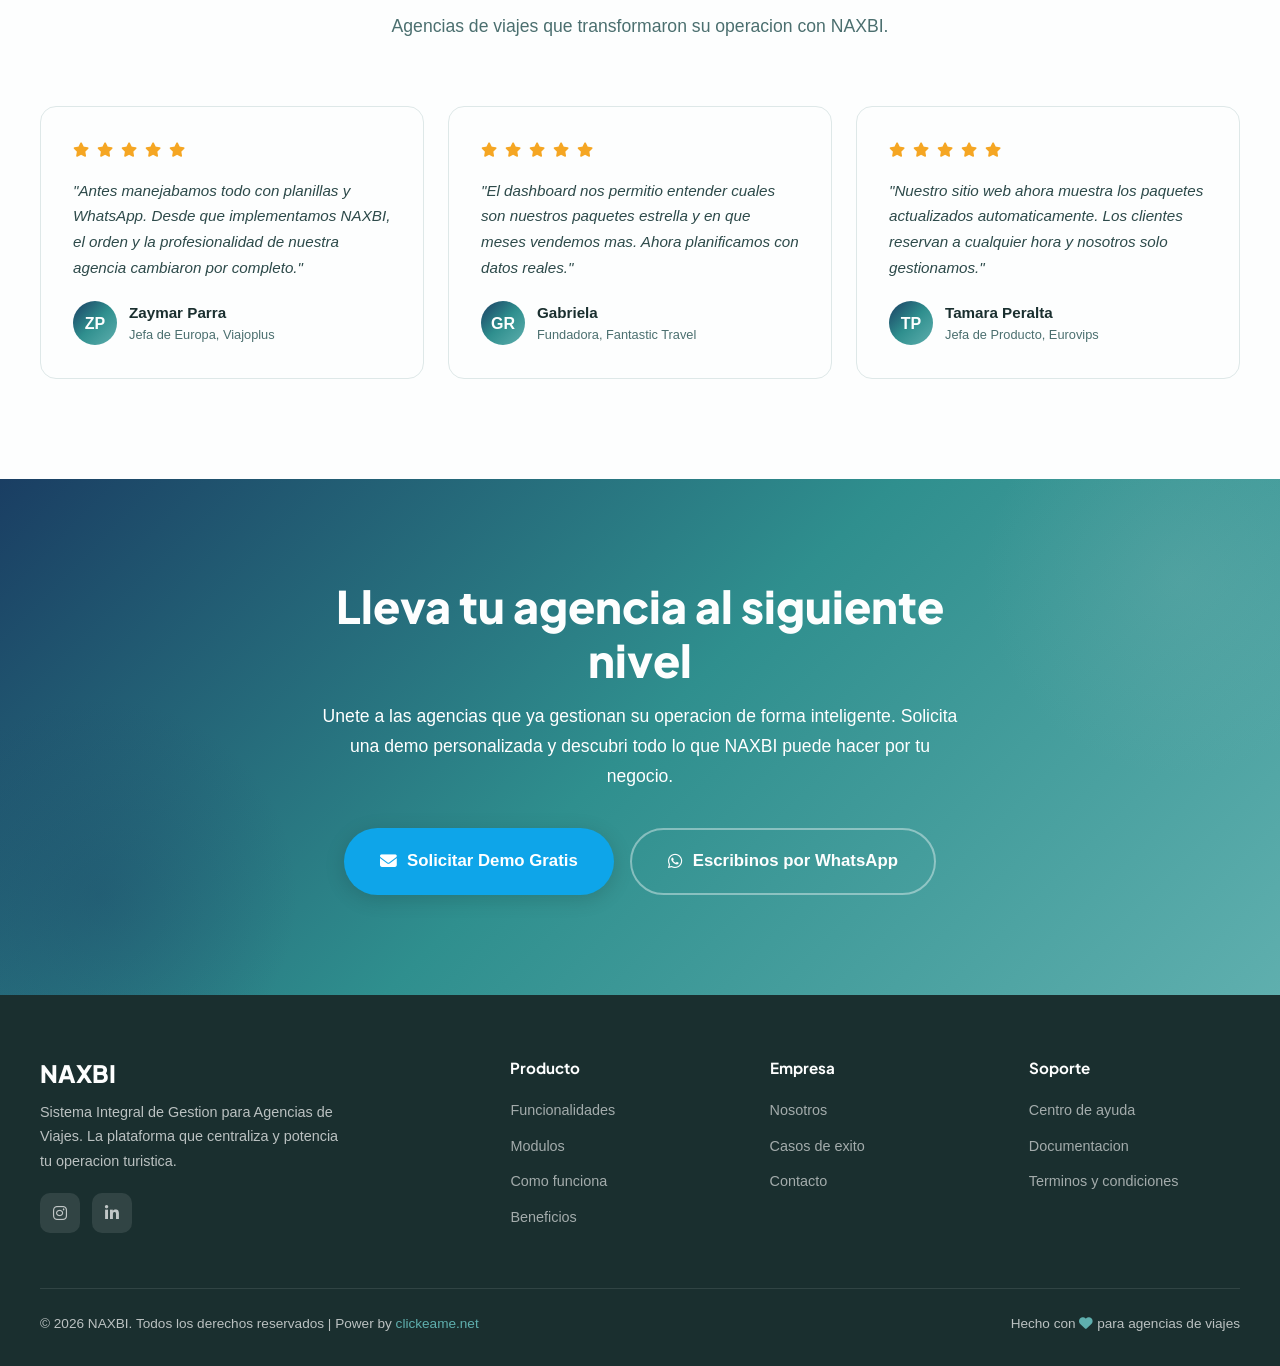
==== commit 62b5b7ab: "performance 99" ====
--- a/index.html
+++ b/index.html
@@ -67,7 +67,8 @@
                 </p>
                 <div class="hero-buttons">
                     <a href="contacto.html" class="btn-primary">
-                        <i class="fas fa-play-circle" aria-hidden="true"></i>Solicitar demo de Naxbi</a>
+                        <i class="fas fa-play-circle" aria-hidden="true"></i>Solicitar demo de Naxbi
+                    </a>
                     <a href="#features" class="btn-secondary">
                         <i class="fas fa-arrow-down" aria-hidden="true"></i>
                         Conoce mas
@@ -409,7 +410,7 @@
             <div class="cta-buttons">
                 <a href="contacto.html" class="btn-cta-primary">
                     <i class="fas fa-envelope"></i>
-                    Solicitar demo de Naxbi
+                    Solicitar Demo Gratis
                 </a>
                 <a href="https://wa.me/5491127601142" class="btn-cta-secondary" aria-label="Escríbenos por WhatsApp">
                     <i class="fab fa-whatsapp"></i>
--- a/css/styles.css
+++ b/css/styles.css
@@ -1744,3 +1744,38 @@
   border: 0;
 }
 
+@font-face {
+  font-family: 'Inter';
+  src: url('/fonts/inter-regular.woff2') format('woff2');
+  font-weight: 400;
+  font-display: swap;
+}
+
+@font-face {
+  font-family: 'Inter';
+  src: url('/fonts/inter-600.woff2') format('woff2');
+  font-weight: 600;
+  font-display: swap;
+}
+
+@font-face {
+  font-family: 'Inter';
+  src: url('/fonts/inter-700.woff2') format('woff2');
+  font-weight: 700;
+  font-display: swap;
+}
+
+@font-face {
+  font-family: 'Inter';
+  src: url('/fonts/plus-jakarta-sans-cyrillic-ext-600-normal.woff') format('woff2');
+  font-weight: 600;
+  font-display: swap;
+}
+
+@font-face {
+  font-family: 'Inter';
+  src: url('/fonts/plus-jakarta-sans-cyrillic-ext-700-normal.woff') format('woff2');
+  font-weight: 700;
+  font-display: swap;
+
+  
--- a/css/styles.css
+++ b/css/styles.css
@@ -1744,3 +1744,38 @@
   border: 0;
 }
 
+@font-face {
+  font-family: 'Inter';
+  src: url('/fonts/inter-regular.woff2') format('woff2');
+  font-weight: 400;
+  font-display: swap;
+}
+
+@font-face {
+  font-family: 'Inter';
+  src: url('/fonts/inter-600.woff2') format('woff2');
+  font-weight: 600;
+  font-display: swap;
+}
+
+@font-face {
+  font-family: 'Inter';
+  src: url('/fonts/inter-700.woff2') format('woff2');
+  font-weight: 700;
+  font-display: swap;
+}
+
+@font-face {
+  font-family: 'Inter';
+  src: url('/fonts/plus-jakarta-sans-cyrillic-ext-600-normal.woff') format('woff2');
+  font-weight: 600;
+  font-display: swap;
+}
+
+@font-face {
+  font-family: 'Inter';
+  src: url('/fonts/plus-jakarta-sans-cyrillic-ext-700-normal.woff') format('woff2');
+  font-weight: 700;
+  font-display: swap;
+
+  
--- a/css/styles.css
+++ b/css/styles.css
@@ -1744,3 +1744,38 @@
   border: 0;
 }
 
+@font-face {
+  font-family: 'Inter';
+  src: url('/fonts/inter-regular.woff2') format('woff2');
+  font-weight: 400;
+  font-display: swap;
+}
+
+@font-face {
+  font-family: 'Inter';
+  src: url('/fonts/inter-600.woff2') format('woff2');
+  font-weight: 600;
+  font-display: swap;
+}
+
+@font-face {
+  font-family: 'Inter';
+  src: url('/fonts/inter-700.woff2') format('woff2');
+  font-weight: 700;
+  font-display: swap;
+}
+
+@font-face {
+  font-family: 'Inter';
+  src: url('/fonts/plus-jakarta-sans-cyrillic-ext-600-normal.woff') format('woff2');
+  font-weight: 600;
+  font-display: swap;
+}
+
+@font-face {
+  font-family: 'Inter';
+  src: url('/fonts/plus-jakarta-sans-cyrillic-ext-700-normal.woff') format('woff2');
+  font-weight: 700;
+  font-display: swap;
+
+  
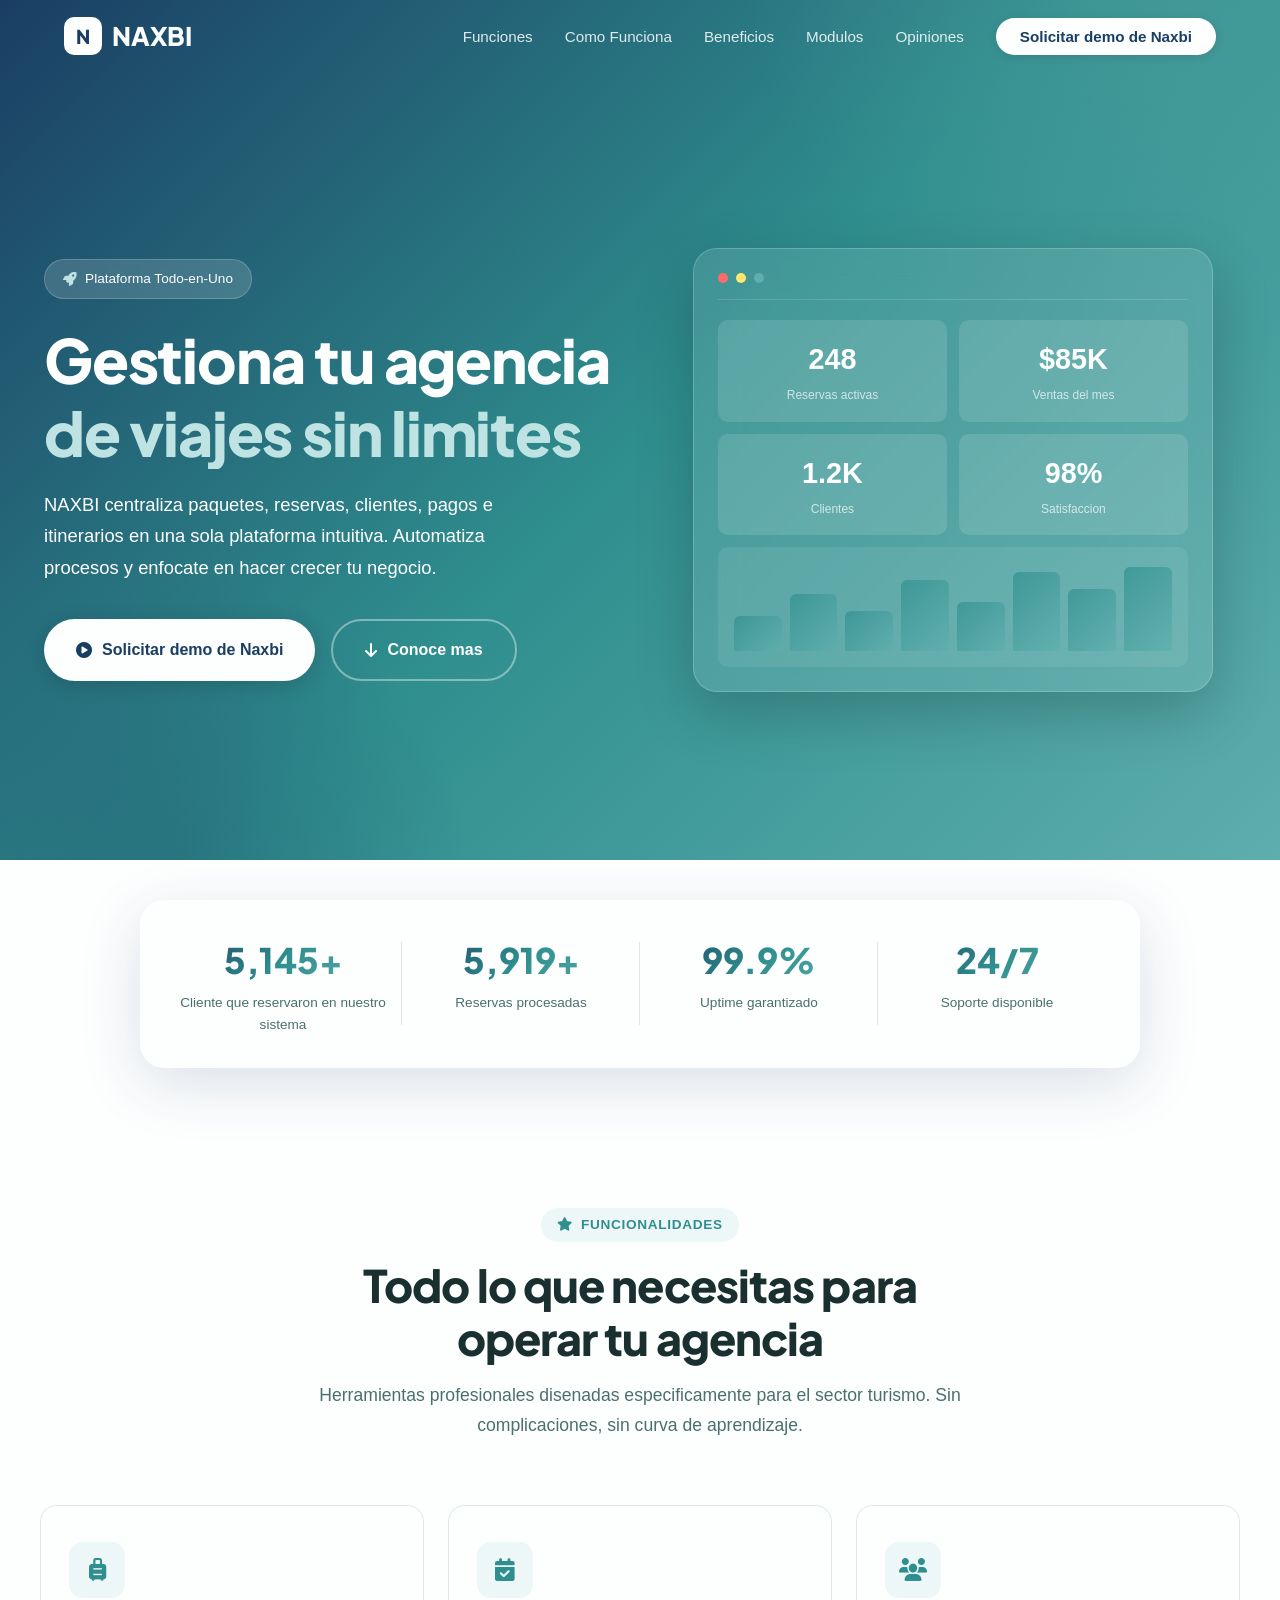
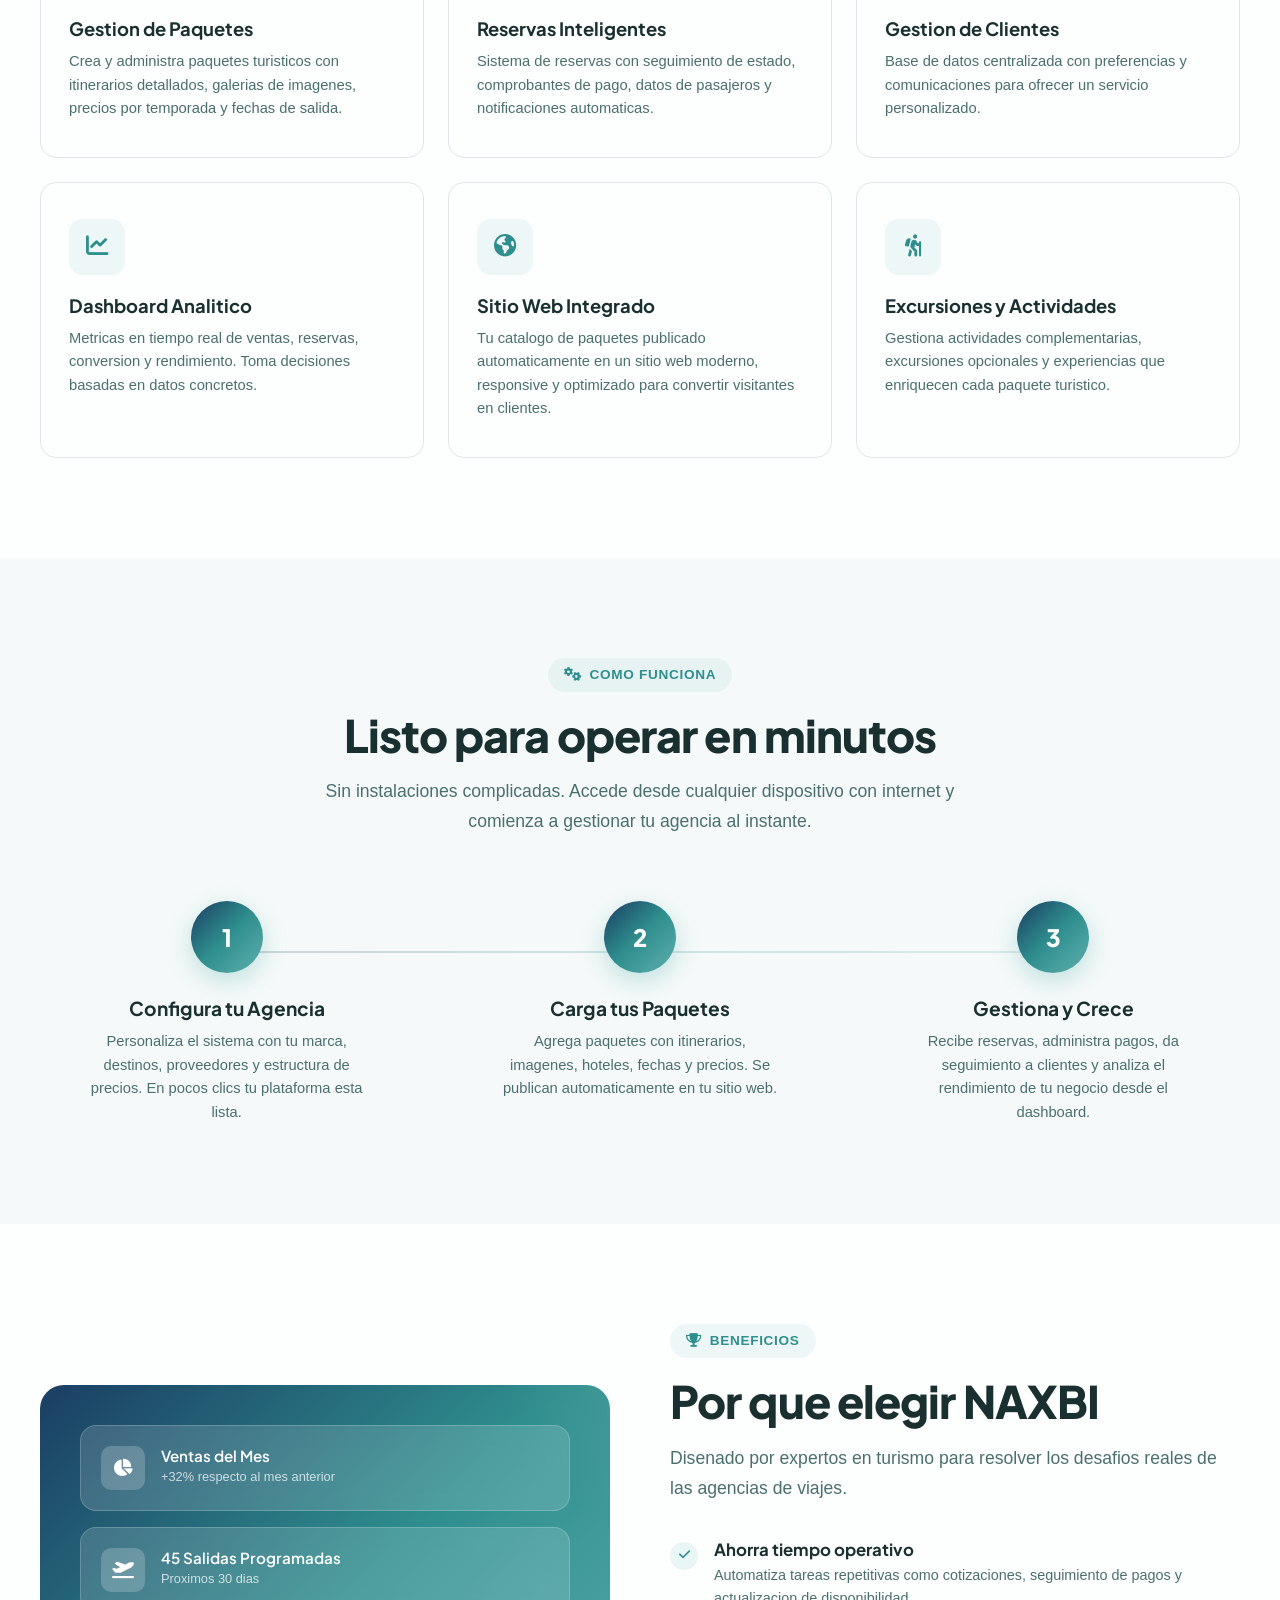
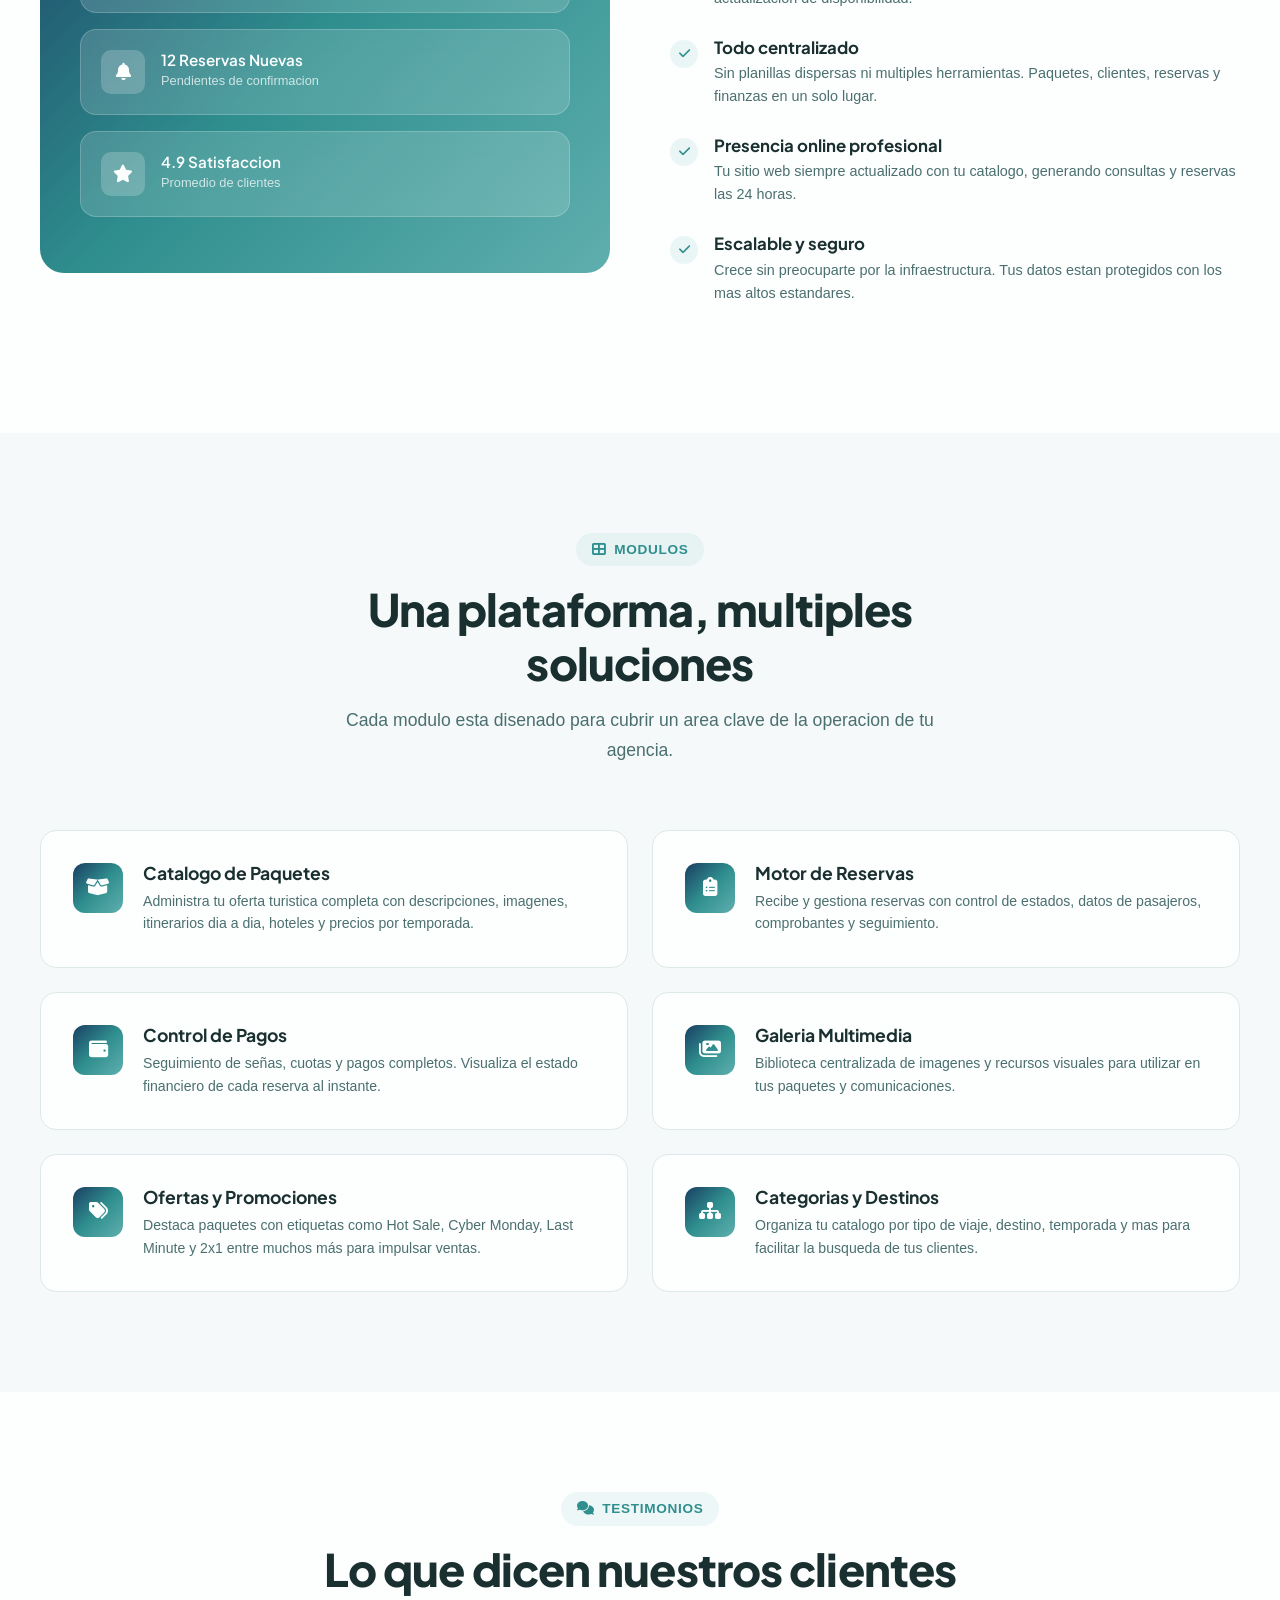
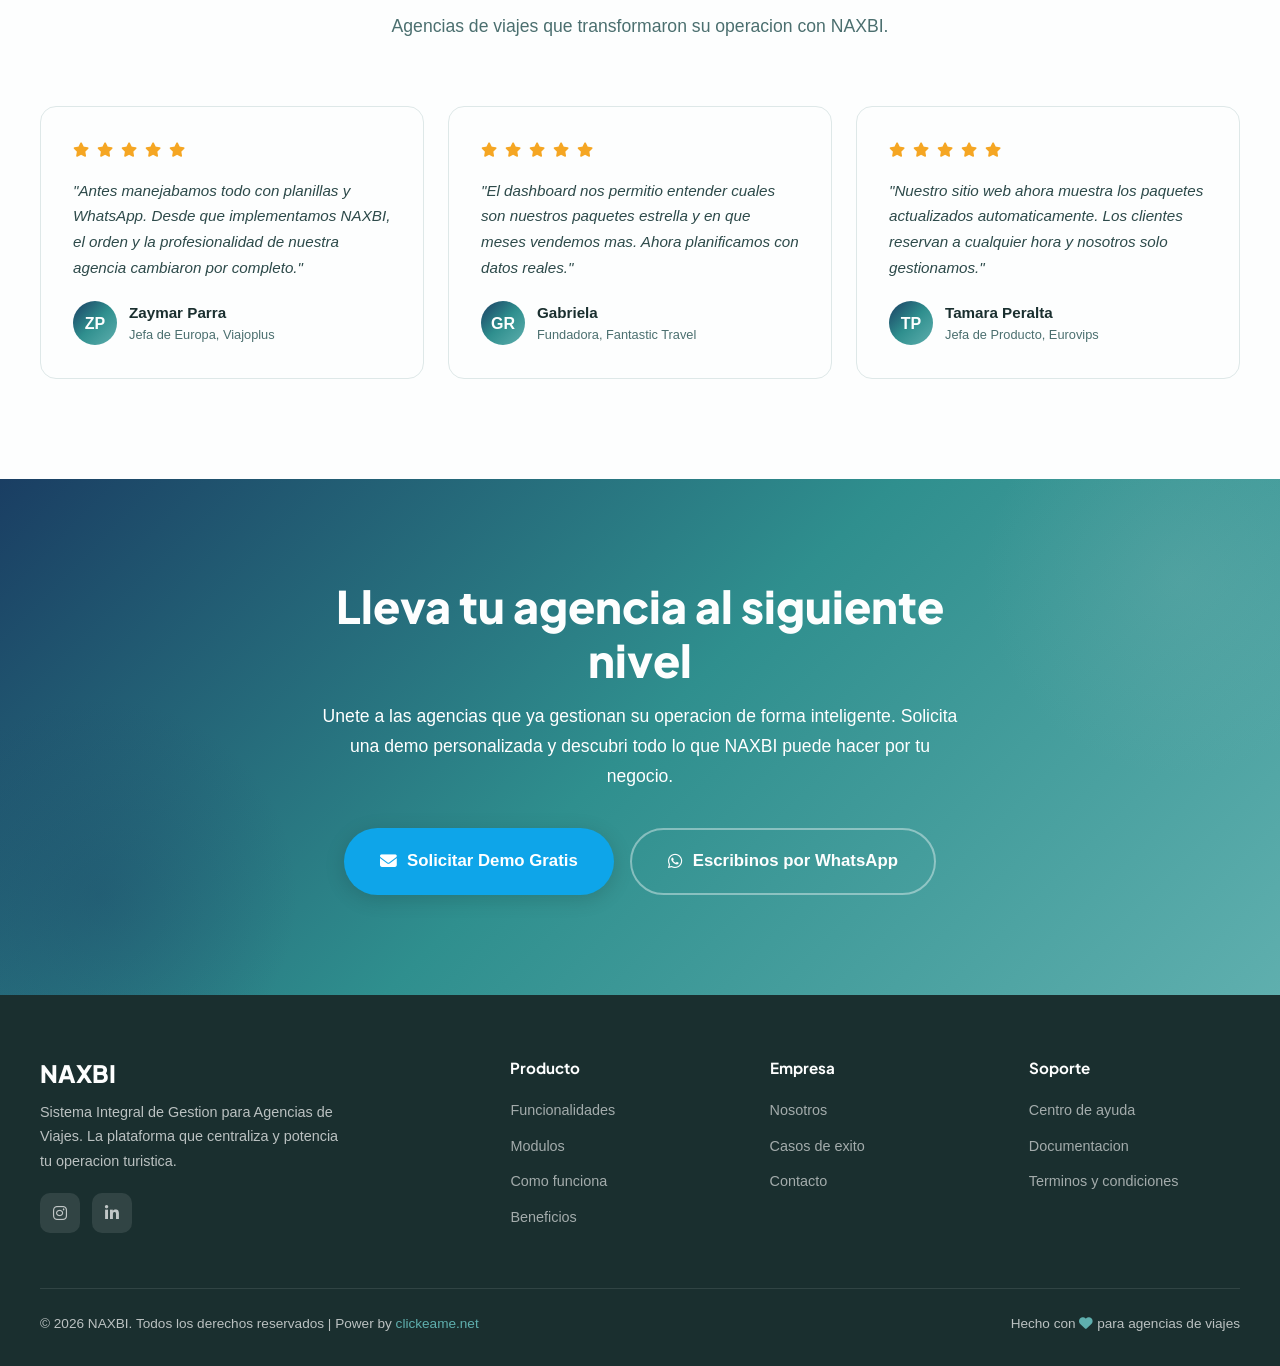
==== commit 6038ad59: "performance 99 y 86 mobile" ====
--- a/index.html
+++ b/index.html
@@ -6,11 +6,19 @@
     <title>NAXBI - Sistema Integral de Gestion para Agencias de Viajes</title>
     <meta name="description" content="NAXBI es la plataforma todo-en-uno para gestionar tu agencia de viajes. Paquetes, reservas, clientes, pagos y mas en un solo lugar.">
     <link rel="preload" href="css/styles.css" as="style" onload="this.onload=null;this.rel='stylesheet'">
-    <noscript><link rel="stylesheet" href="css/styles.css"></noscript>
+    <noscript><link rel="stylesheet" href="css/styles.css"></noscript>  
+    <link rel="preload" href="css/styles.css" as="style">
     <link rel="preconnect" href="https://fonts.googleapis.com">
     <link rel="preconnect" href="https://fonts.gstatic.com" crossorigin>
     <link href="https://fonts.googleapis.com/css2?family=Inter:wght@300;400;500;600;700;800;900&family=Plus+Jakarta+Sans:wght@400;500;600;700;800&display=swap" rel="stylesheet">
-    <link rel="stylesheet" href="https://cdnjs.cloudflare.com/ajax/libs/font-awesome/6.5.1/css/all.min.css">
+    <link rel="preload" as="style"
+    href="https://cdnjs.cloudflare.com/ajax/libs/font-awesome/6.5.1/css/all.min.css"
+    onload="this.onload=null;this.rel='stylesheet'">
+    <noscript>
+    <link rel="stylesheet"
+    href="https://cdnjs.cloudflare.com/ajax/libs/font-awesome/6.5.1/css/all.min.css">
+    </noscript>
+
     <link rel="stylesheet" href="css/styles.css">
     <!-- Favicon estándar -->
     <link rel="icon" type="image/png" sizes="32x32" href="/favicon-32x32.png">
--- a/css/styles.css
+++ b/css/styles.css
@@ -1778,4 +1778,10 @@
   font-weight: 700;
   font-display: swap;
 
-  +.hero {
+  min-height: 100vh;
+  display: flex;
+  align-items: center;
+}
+
+}
--- a/css/styles.css
+++ b/css/styles.css
@@ -1778,4 +1778,10 @@
   font-weight: 700;
   font-display: swap;
 
-  +.hero {
+  min-height: 100vh;
+  display: flex;
+  align-items: center;
+}
+
+}
--- a/css/styles.css
+++ b/css/styles.css
@@ -1778,4 +1778,10 @@
   font-weight: 700;
   font-display: swap;
 
-  +.hero {
+  min-height: 100vh;
+  display: flex;
+  align-items: center;
+}
+
+}
--- a/css/styles.css
+++ b/css/styles.css
@@ -1778,4 +1778,10 @@
   font-weight: 700;
   font-display: swap;
 
-  +.hero {
+  min-height: 100vh;
+  display: flex;
+  align-items: center;
+}
+
+}
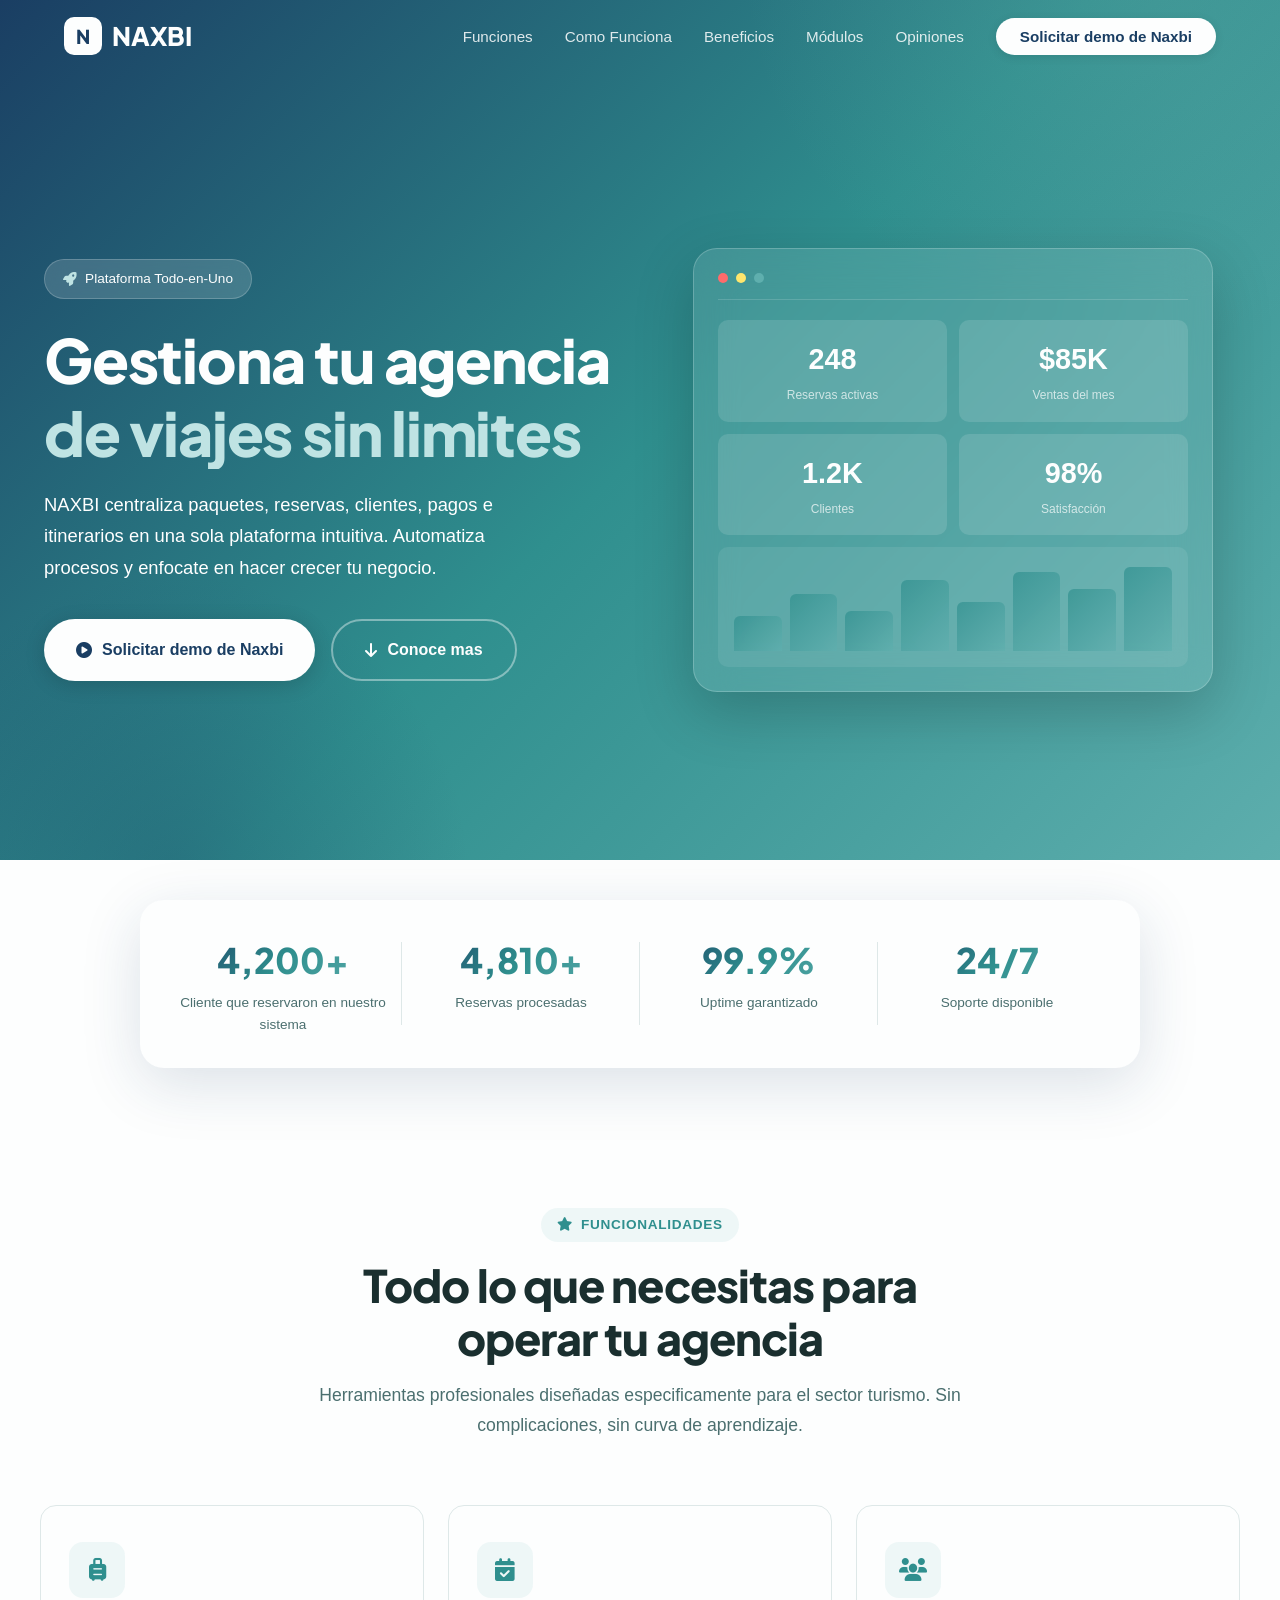
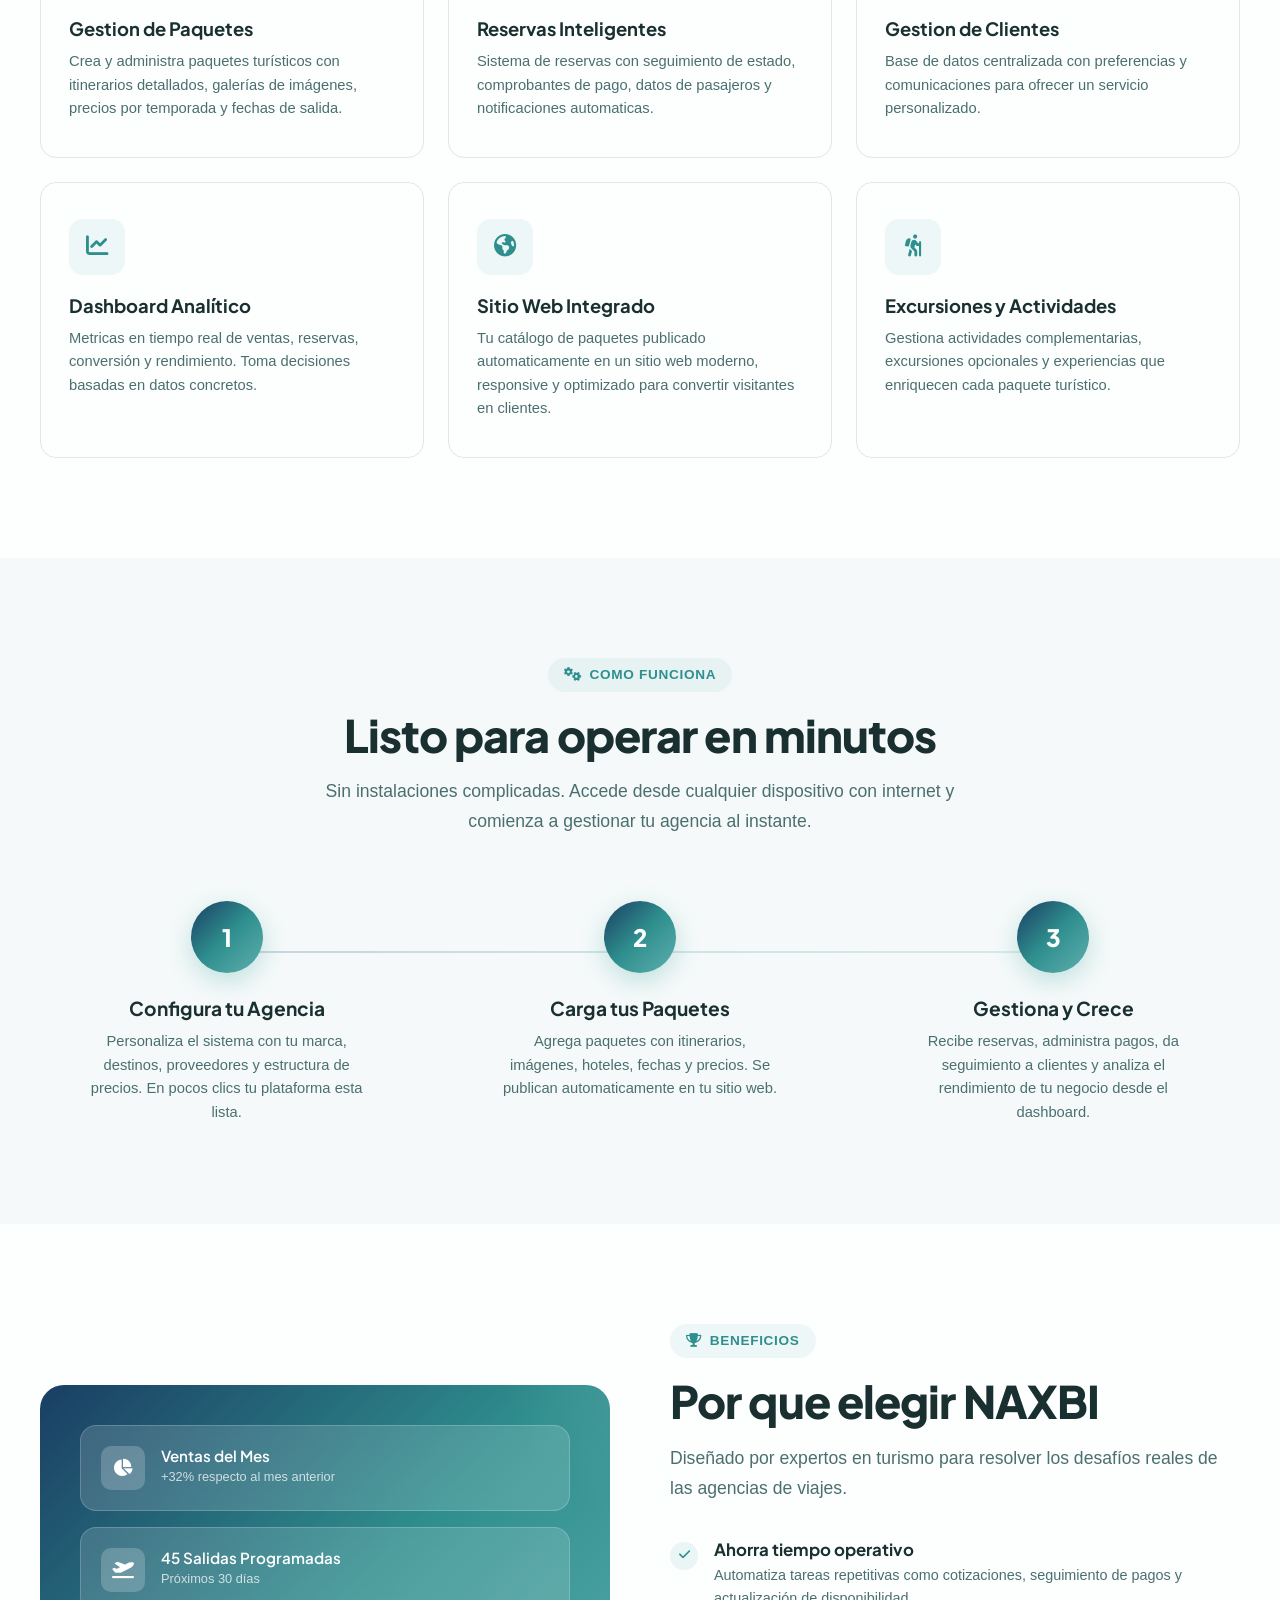
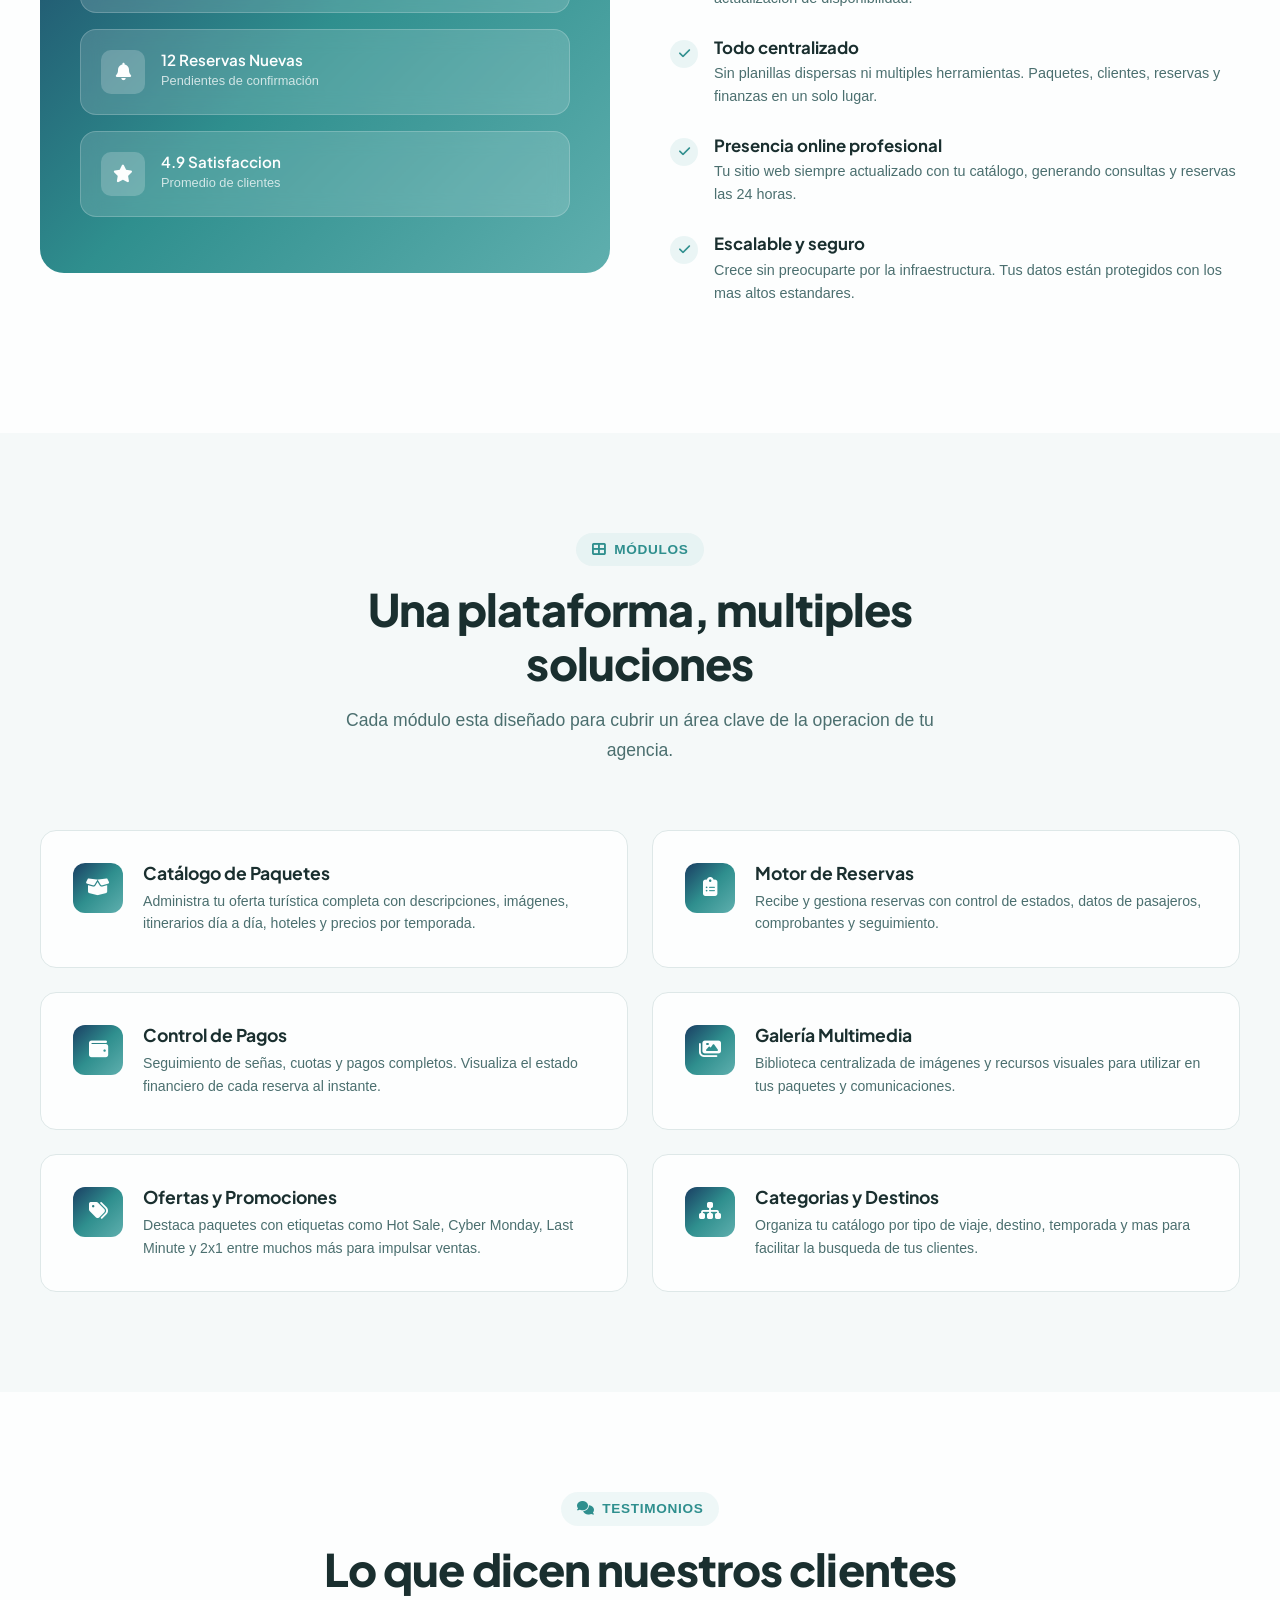
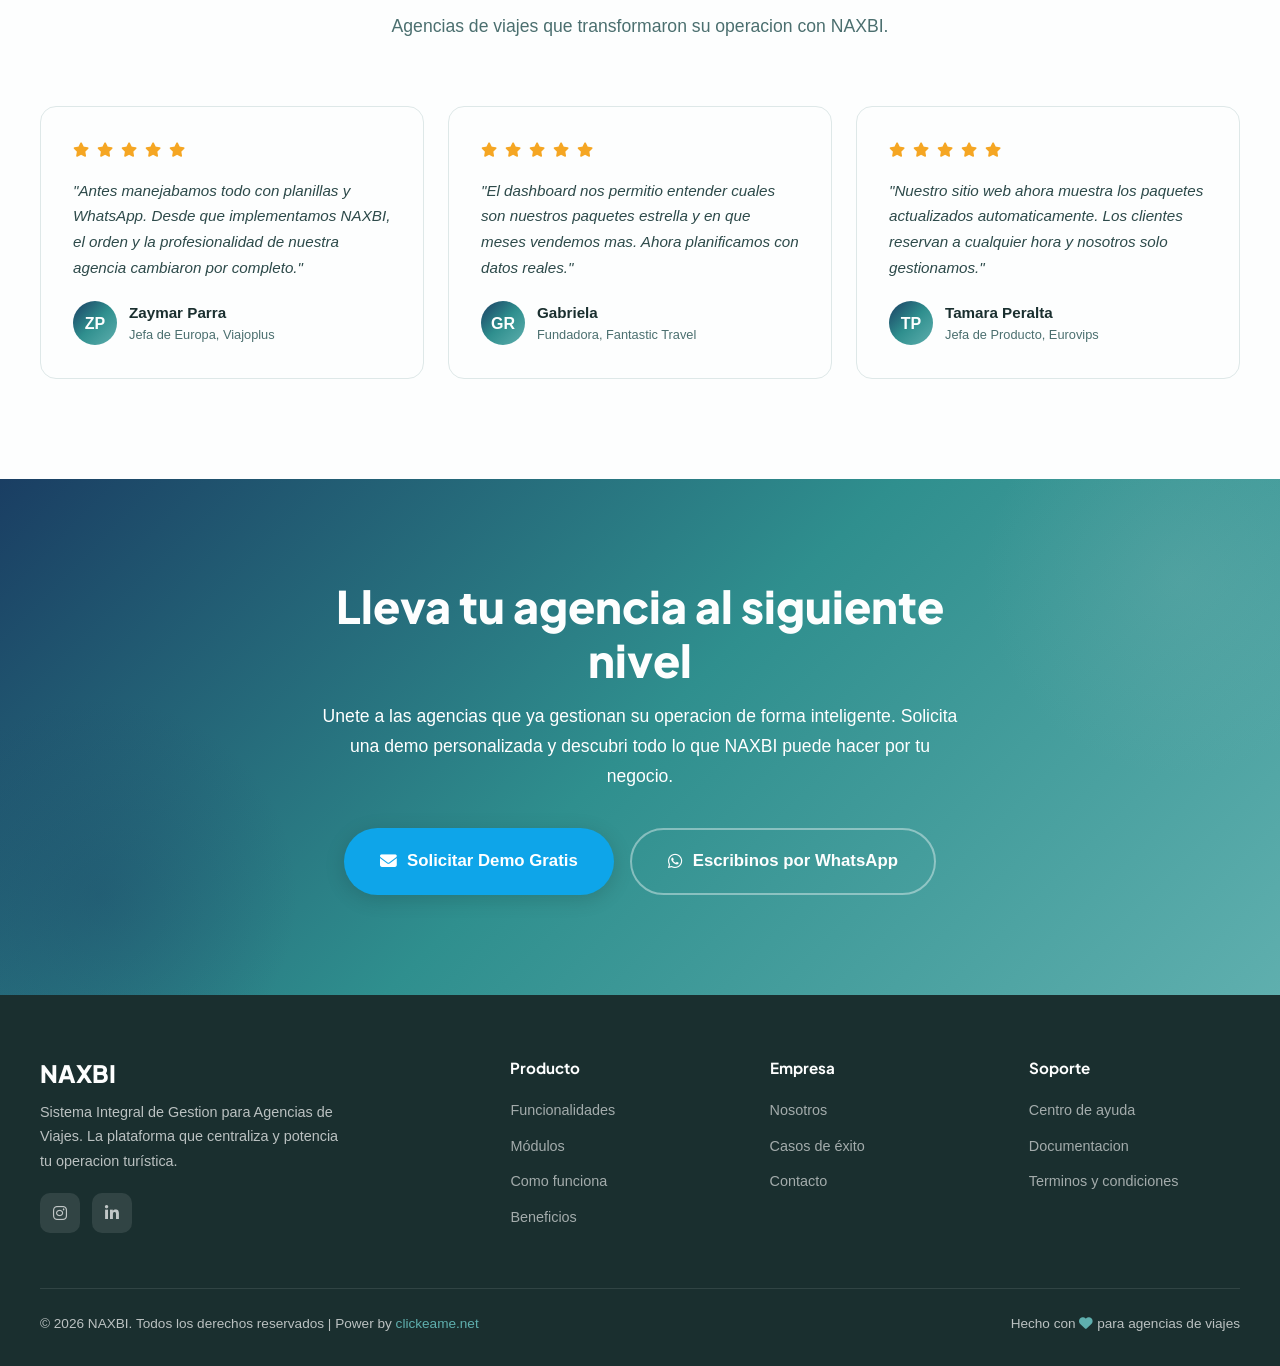
==== commit b4b5ec9f: "performance 99 y 86 mobile 1.0" ====
--- a/index.html
+++ b/index.html
@@ -48,7 +48,7 @@
                 <li><a href="#features">Funciones</a></li>
                 <li><a href="#how">Como Funciona</a></li>
                 <li><a href="#benefits">Beneficios</a></li>
-                <li><a href="#modules">Modulos</a></li>
+                <li><a href="#modules">Módulos</a></li>
                 <li><a href="#testimonials">Opiniones</a></li>
                 <li><a href="contacto.html" class="nav-cta">Solicitar demo de Naxbi</a></li>
             </ul>
@@ -105,7 +105,7 @@
                         </div>
                         <div class="mockup-stat">
                             <div class="mockup-stat-value">98%</div>
-                            <div class="mockup-stat-label">Satisfaccion</div>
+                            <div class="mockup-stat-label">Satisfacción</div>
                         </div>
                     </div>
                     <div class="mockup-chart">
@@ -151,13 +151,13 @@
             <div class="section-header reveal">
                 <div class="section-label"><i class="fas fa-star"></i> Funcionalidades</div>
                 <h2 class="section-title">Todo lo que necesitas para operar tu agencia</h2>
-                <p class="section-subtitle">Herramientas profesionales disenadas especificamente para el sector turismo. Sin complicaciones, sin curva de aprendizaje.</p>
+                <p class="section-subtitle">Herramientas profesionales diseñadas especificamente para el sector turismo. Sin complicaciones, sin curva de aprendizaje.</p>
             </div>
             <div class="features-grid">
                 <div class="feature-card reveal">
                     <div class="feature-icon"><i class="fas fa-suitcase-rolling"></i></div>
                     <h3>Gestion de Paquetes</h3>
-                    <p>Crea y administra paquetes turisticos con itinerarios detallados, galerias de imagenes, precios por temporada y fechas de salida.</p>
+                    <p>Crea y administra paquetes turísticos con itinerarios detallados, galerías de imágenes, precios por temporada y fechas de salida.</p>
                 </div>
                 <div class="feature-card reveal">
                     <div class="feature-icon"><i class="fas fa-calendar-check"></i></div>
@@ -171,18 +171,18 @@
                 </div>
                 <div class="feature-card reveal">
                     <div class="feature-icon"><i class="fas fa-chart-line"></i></div>
-                    <h3>Dashboard Analitico</h3>
-                    <p>Metricas en tiempo real de ventas, reservas, conversion y rendimiento. Toma decisiones basadas en datos concretos.</p>
+                    <h3>Dashboard Analítico</h3>
+                    <p>Metricas en tiempo real de ventas, reservas, conversión y rendimiento. Toma decisiones basadas en datos concretos.</p>
                 </div>
                 <div class="feature-card reveal">
                     <div class="feature-icon"><i class="fas fa-globe-americas"></i></div>
                     <h3>Sitio Web Integrado</h3>
-                    <p>Tu catalogo de paquetes publicado automaticamente en un sitio web moderno, responsive y optimizado para convertir visitantes en clientes.</p>
+                    <p>Tu catálogo de paquetes publicado automaticamente en un sitio web moderno, responsive y optimizado para convertir visitantes en clientes.</p>
                 </div>
                 <div class="feature-card reveal">
                     <div class="feature-icon"><i class="fas fa-hiking"></i></div>
                     <h3>Excursiones y Actividades</h3>
-                    <p>Gestiona actividades complementarias, excursiones opcionales y experiencias que enriquecen cada paquete turistico.</p>
+                    <p>Gestiona actividades complementarias, excursiones opcionales y experiencias que enriquecen cada paquete turístico.</p>
                 </div>
             </div>
         </div>
@@ -205,7 +205,7 @@
                 <div class="step-card reveal">
                     <div class="step-number">2</div>
                     <h3>Carga tus Paquetes</h3>
-                    <p>Agrega paquetes con itinerarios, imagenes, hoteles, fechas y precios. Se publican automaticamente en tu sitio web.</p>
+                    <p>Agrega paquetes con itinerarios, imágenes, hoteles, fechas y precios. Se publican automaticamente en tu sitio web.</p>
                 </div>
                 <div class="step-card reveal">
                     <div class="step-number">3</div>
@@ -233,14 +233,14 @@
                             <div class="float-icon"><i class="fas fa-plane-departure"></i></div>
                             <div class="float-text">
                                 <h4>45 Salidas Programadas</h4>
-                                <p>Proximos 30 dias</p>
+                                <p>Próximos 30 días</p>
                             </div>
                         </div>
                         <div class="benefits-card-float">
                             <div class="float-icon"><i class="fas fa-bell"></i></div>
                             <div class="float-text">
                                 <h4>12 Reservas Nuevas</h4>
-                                <p>Pendientes de confirmacion</p>
+                                <p>Pendientes de confirmación</p>
                             </div>
                         </div>
                         <div class="benefits-card-float">
@@ -255,13 +255,13 @@
                 <div class="reveal">
                     <div class="section-label"><i class="fas fa-trophy"></i> Beneficios</div>
                     <h2 class="section-title" style="text-align:left; margin-bottom: 16px;">Por que elegir NAXBI</h2>
-                    <p class="section-subtitle" style="text-align:left; margin-bottom: 36px;">Disenado por expertos en turismo para resolver los desafios reales de las agencias de viajes.</p>
+                    <p class="section-subtitle" style="text-align:left; margin-bottom: 36px;">Diseñado por expertos en turismo para resolver los desafíos reales de las agencias de viajes.</p>
                     <ul class="benefits-list">
                         <li class="benefit-item">
                             <div class="benefit-check"><i class="fas fa-check"></i></div>
                             <div>
                                 <h4>Ahorra tiempo operativo</h4>
-                                <p>Automatiza tareas repetitivas como cotizaciones, seguimiento de pagos y actualizacion de disponibilidad.</p>
+                                <p>Automatiza tareas repetitivas como cotizaciones, seguimiento de pagos y actualización de disponibilidad.</p>
                             </div>
                         </li>
                         <li class="benefit-item">
@@ -275,14 +275,14 @@
                             <div class="benefit-check"><i class="fas fa-check"></i></div>
                             <div>
                                 <h4>Presencia online profesional</h4>
-                                <p>Tu sitio web siempre actualizado con tu catalogo, generando consultas y reservas las 24 horas.</p>
+                                <p>Tu sitio web siempre actualizado con tu catálogo, generando consultas y reservas las 24 horas.</p>
                             </div>
                         </li>
                         <li class="benefit-item">
                             <div class="benefit-check"><i class="fas fa-check"></i></div>
                             <div>
                                 <h4>Escalable y seguro</h4>
-                                <p>Crece sin preocuparte por la infraestructura. Tus datos estan protegidos con los mas altos estandares.</p>
+                                <p>Crece sin preocuparte por la infraestructura. Tus datos están protegidos con los mas altos estandares.</p>
                             </div>
                         </li>
                     </ul>
@@ -295,16 +295,16 @@
     <section class="section modules-section" id="modules">
         <div class="section-container">
             <div class="section-header reveal">
-                <div class="section-label"><i class="fas fa-th-large"></i> Modulos</div>
+                <div class="section-label"><i class="fas fa-th-large"></i> Módulos</div>
                 <h2 class="section-title">Una plataforma, multiples soluciones</h2>
-                <p class="section-subtitle">Cada modulo esta disenado para cubrir un area clave de la operacion de tu agencia.</p>
+                <p class="section-subtitle">Cada módulo esta diseñado para cubrir un área clave de la operacion de tu agencia.</p>
             </div>
             <div class="modules-grid">
                 <div class="module-card reveal">
                     <div class="module-icon"><i class="fas fa-box-open"></i></div>
                     <div>
-                        <h3>Catalogo de Paquetes</h3>
-                        <p>Administra tu oferta turistica completa con descripciones, imagenes, itinerarios dia a dia, hoteles y precios por temporada.</p>
+                        <h3>Catálogo de Paquetes</h3>
+                        <p>Administra tu oferta turística completa con descripciones, imágenes, itinerarios día a día, hoteles y precios por temporada.</p>
                     </div>
                 </div>
                 <div class="module-card reveal">
@@ -324,8 +324,8 @@
                 <div class="module-card reveal">
                     <div class="module-icon"><i class="fas fa-images"></i></div>
                     <div>
-                        <h3>Galeria Multimedia</h3>
-                        <p>Biblioteca centralizada de imagenes y recursos visuales para utilizar en tus paquetes y comunicaciones.</p>
+                        <h3>Galería Multimedia</h3>
+                        <p>Biblioteca centralizada de imágenes y recursos visuales para utilizar en tus paquetes y comunicaciones.</p>
                     </div>
                 </div>
                 <div class="module-card reveal">
@@ -339,7 +339,7 @@
                     <div class="module-icon"><i class="fas fa-sitemap"></i></div>
                     <div>
                         <h3>Categorias y Destinos</h3>
-                        <p>Organiza tu catalogo por tipo de viaje, destino, temporada y mas para facilitar la busqueda de tus clientes.</p>
+                        <p>Organiza tu catálogo por tipo de viaje, destino, temporada y mas para facilitar la busqueda de tus clientes.</p>
                     </div>
                 </div>
             </div>
@@ -434,7 +434,7 @@
             <div class="footer-grid">
                 <div class="footer-brand">
                     <h3>NAXBI</h3>
-                    <p>Sistema Integral de Gestion para Agencias de Viajes. La plataforma que centraliza y potencia tu operacion turistica.</p>
+                    <p>Sistema Integral de Gestion para Agencias de Viajes. La plataforma que centraliza y potencia tu operacion turística.</p>
                     <div class="footer-social">
                         <a href="https://www.instagram.com/naxbi.com.ar/" target="_blank" aria-label="Instagram"><i class="fab fa-instagram"></i></a>                 
                         <a href="https://www.linkedin.com/company/naxbi-system/about/?viewAsMember=true" target="_blank" aria-label="LinkedIn"><i class="fab fa-linkedin-in"></i></a>                         
@@ -444,7 +444,7 @@
                     <h4>Producto</h4>
                     <ul>
                         <li><a href="index.html#features">Funcionalidades</a></li>
-                        <li><a href="index.html#modules">Modulos</a></li>
+                        <li><a href="index.html#modules">Módulos</a></li>
                         <li><a href="index.html#how">Como funciona</a></li>
                         <li><a href="index.html#benefits">Beneficios</a></li>
                     </ul>
@@ -453,7 +453,7 @@
                     <h4>Empresa</h4>
                     <ul>
                         <li><a href="nosotros.html">Nosotros</a></li>
-                        <li><a href="casos-de-exito.html">Casos de exito</a></li>
+                        <li><a href="casos-de-exito.html">Casos de éxito</a></li>
                         <li><a href="contacto.html">Contacto</a></li>
                     </ul>
                 </div>
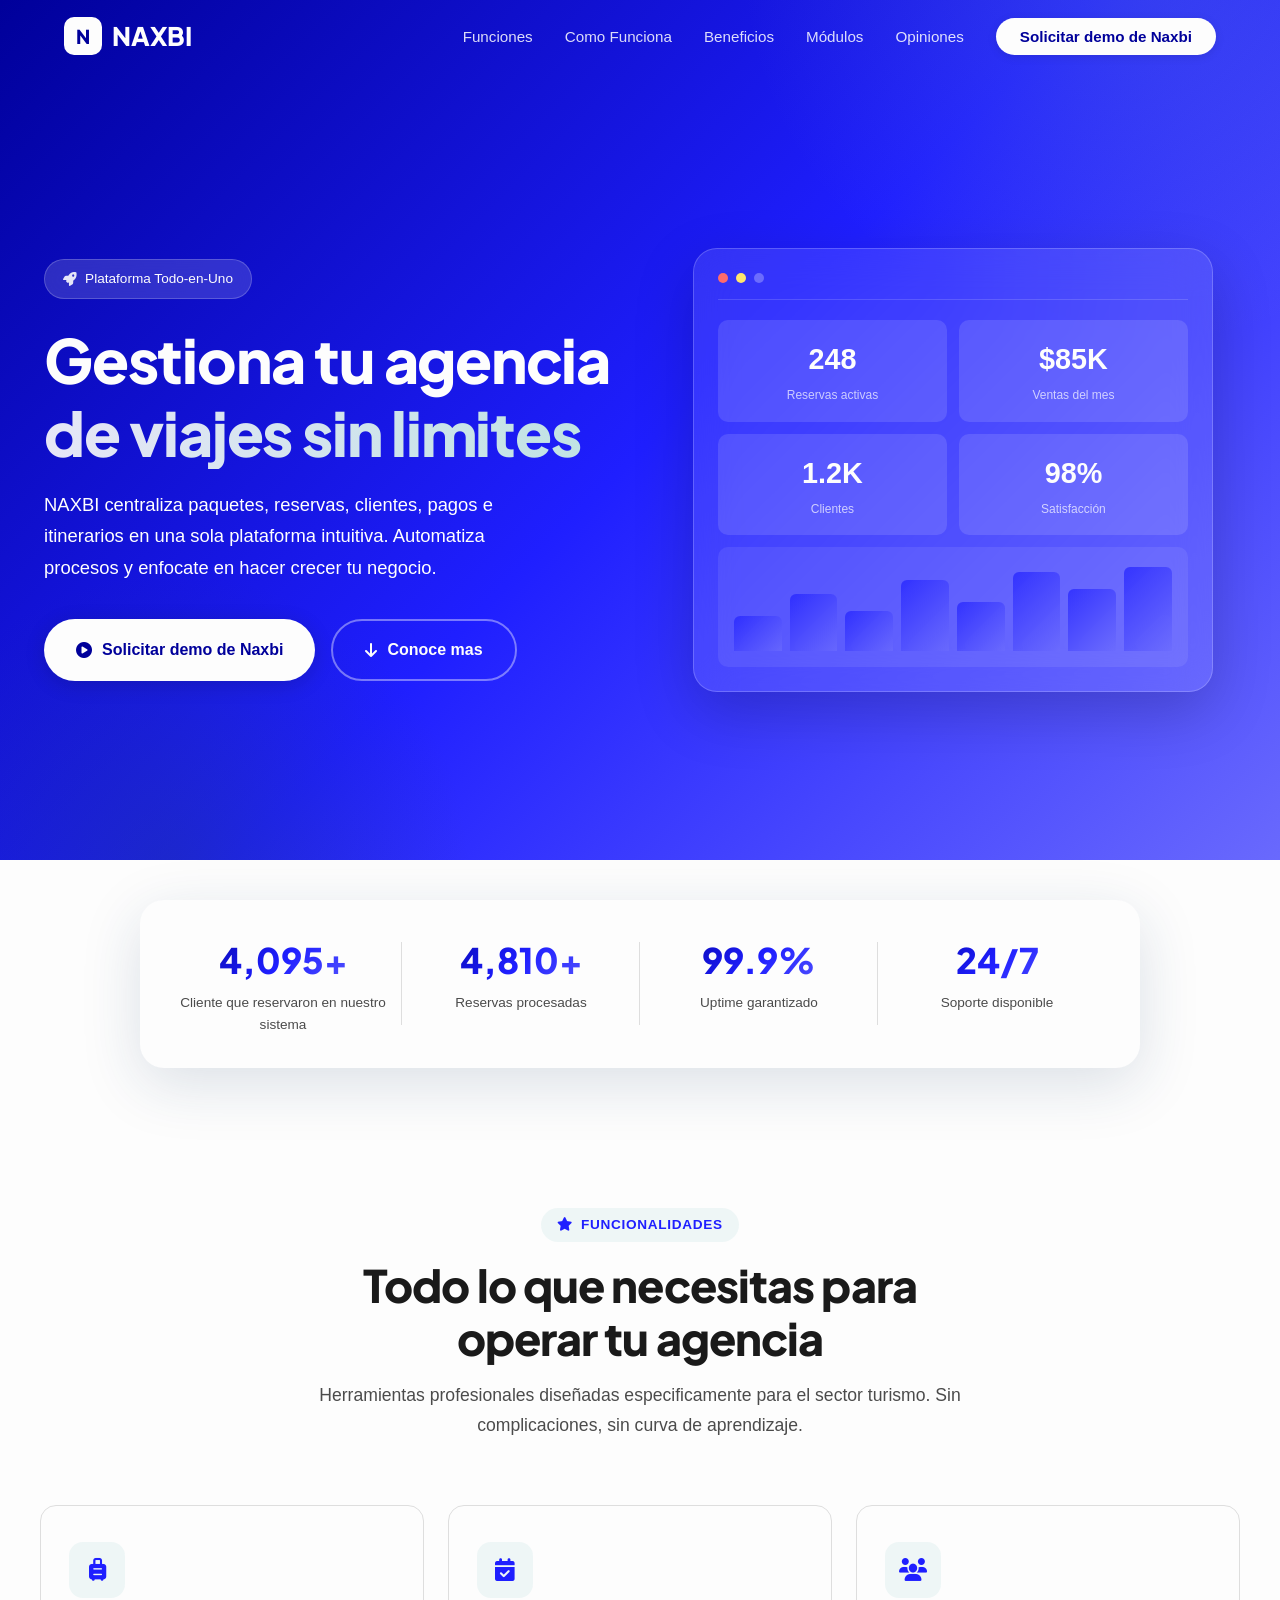
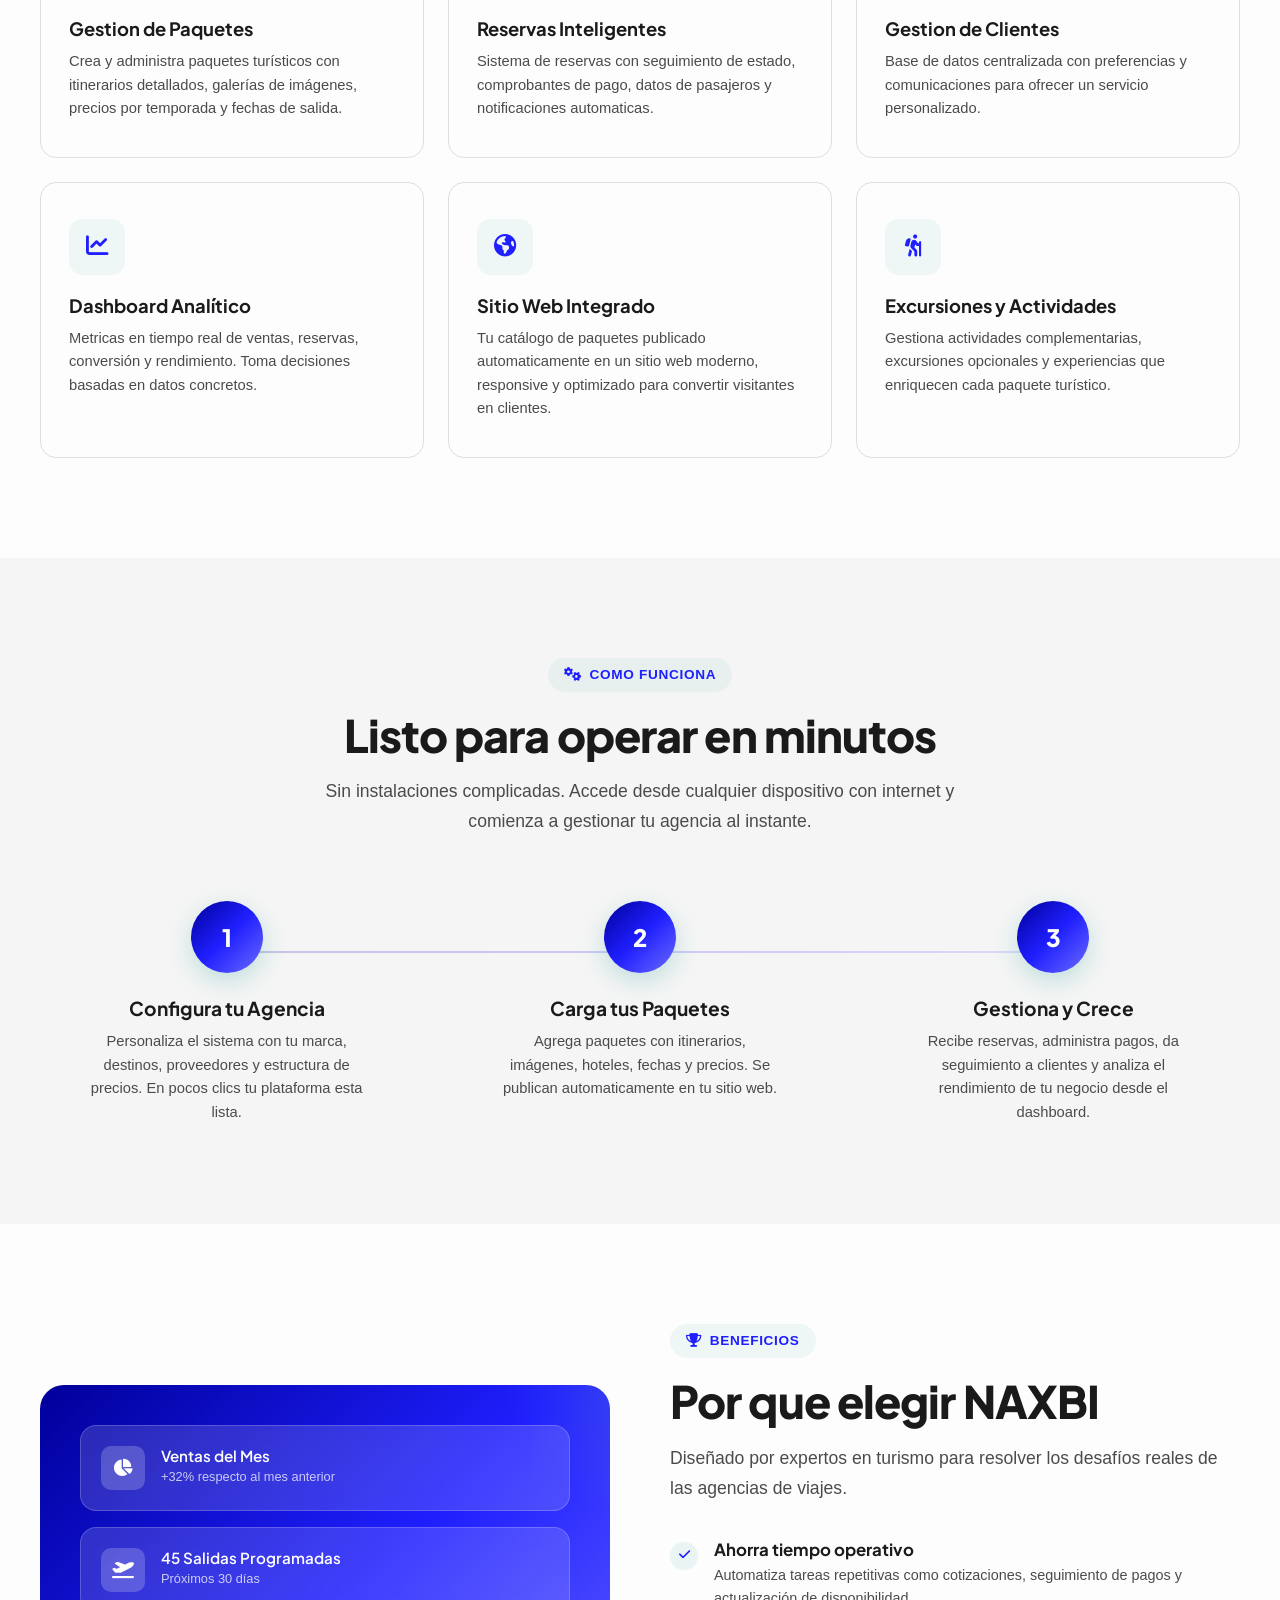
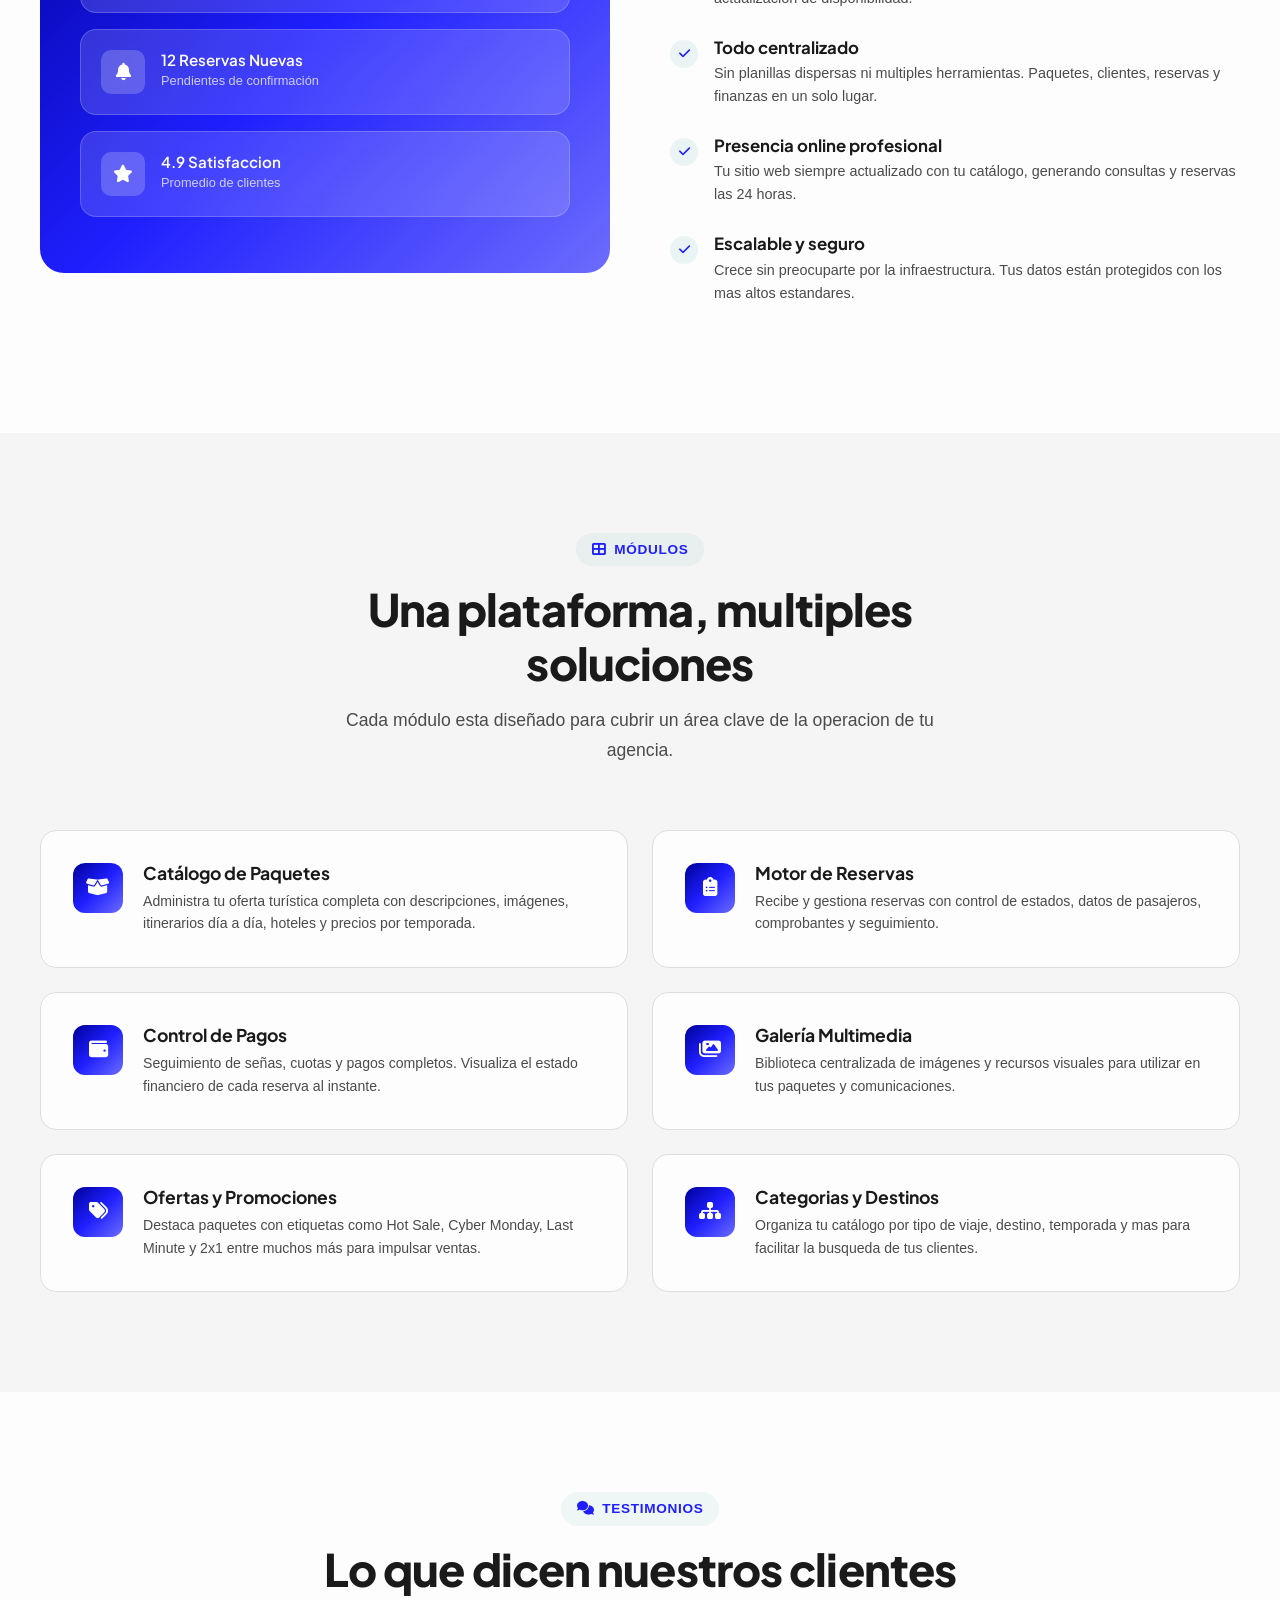
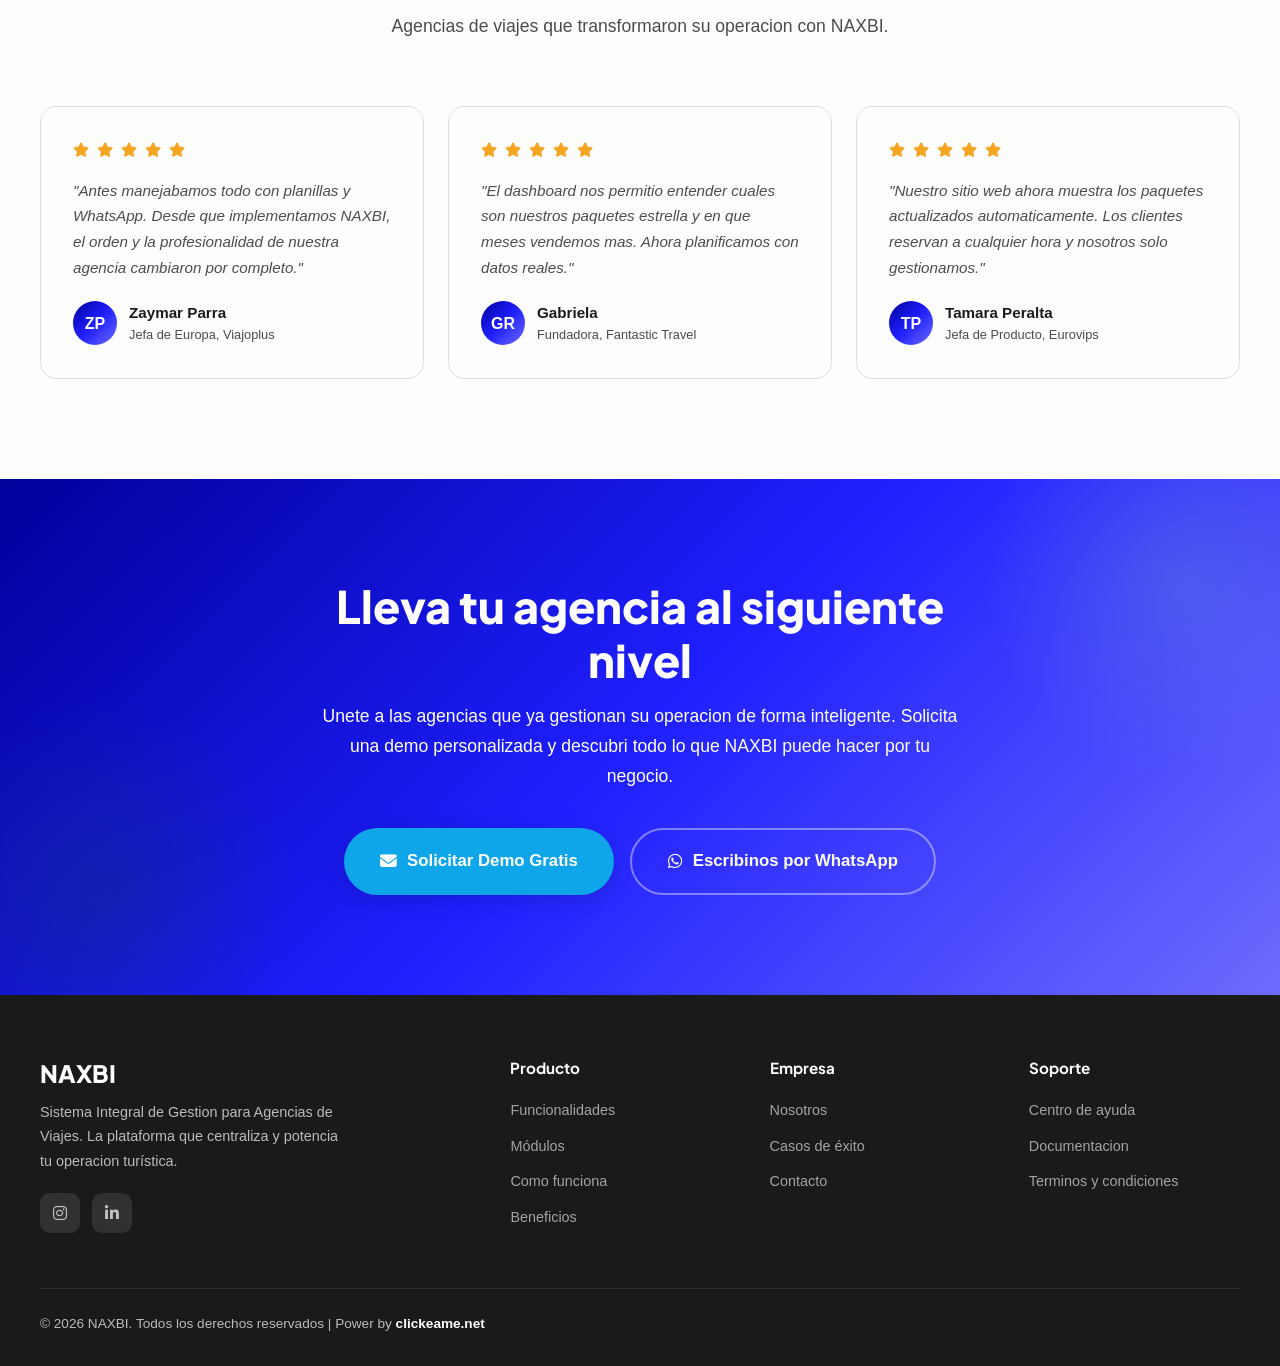
==== commit 4a88e98c: "cambio de colores 2.2" ====
--- a/index.html
+++ b/index.html
@@ -473,12 +473,12 @@
                     <a href="https://clickeame.net" target="_blank" class="link-naxbi">clickeame.net</a>
                 </span>
 
-                <span>
+                <!-- <span>
                     Hecho con 
                     <i class="fas fa-heart" style="color: var(--primary-light);" aria-hidden="true"></i>
                     <span class="sr-only">amor</span>
                     para agencias de viajes
-                </span>
+                </span> -->
             </div>
         </div>
     </footer>
--- a/css/styles.css
+++ b/css/styles.css
@@ -1,17 +1,18 @@
 /* ============ VARIABLES ============ */
 :root {
-    --primary: #2F8F8E;
-    --primary-dark: #1A3E63;
-    --primary-light: #5FAFAE;
-    --primary-lighter: #BFE3E3;
-    --white: #FDFEFE;
-    --off-white: #F5F9F9;
-    --gray-50: #EFF4F4;
-    --gray-100: #DEE8E8;
-    --gray-200: #C2D4D4;
-    --gray-500: #4B6F6F;
-    --gray-700: #2D4A4A;
-    --gray-900: #1A2F2F;
+    
+    --primary: #1f1fff;
+    --primary-dark: #00009a;
+    --primary-light: #6c6cfd;
+    --primary-lighter: #e6e6f7;
+    --white: #FDFDFD;
+    --off-white: #F5F5F5;
+    --gray-50:  #efefef;
+    --gray-100: #dedede;
+    --gray-200: #c2c2c2;
+    --gray-500: #4b4b4b;
+    --gray-700: #4D4D4D;
+    --gray-900: #1A1A1A;    
     --gradient-main: linear-gradient(135deg, var(--primary-dark), var(--primary), var(--primary-light));
     --gradient-soft: linear-gradient(135deg, var(--primary-dark), var(--primary));
     --gradient-accent: linear-gradient(135deg, var(--primary), var(--primary-light));
@@ -39,7 +40,7 @@
     overflow-x: hidden;
 }
 a {
-  text-decoration: underline;
+  text-decoration: none;
   text-underline-offset: 3px;
 }
 
@@ -191,6 +192,13 @@
     position: relative;
     overflow: hidden;
     padding: 120px 24px 80px;
+}
+.hero a {
+  text-decoration: none;
+}
+
+.hero a:hover {
+  text-decoration: none;
 }
 
 .hero::before {
@@ -1073,9 +1081,44 @@
 }
 
 .footer-bottom a {
+    color: #ffffff;
+    font-weight: 600;
+    text-decoration: none;
+    text-underline-offset: 3px;
+}
+.footer-bottom a:hover,
+.footer-bottom a:focus-visible {
     color: var(--primary-light);
     text-decoration: none;
 }
+.footer-bottom a:focus-visible {
+    outline: 3px solid var(--primary-light);
+    outline-offset: 3px;
+    border-radius: 4px;
+}
+.footer a {
+  text-decoration: none;
+}
+
+.footer a:hover {
+  text-decoration: none;
+}
+.footer-bottom .link-naxbi {
+  color: #ffffff;
+  text-decoration: none;
+  font-weight: 600;
+}
+
+.footer-bottom .link-naxbi:hover,
+.footer-bottom .link-naxbi:focus-visible {
+  color: var(--primary-light);
+  text-decoration: none;
+}
+.link-naxbi span {
+  text-decoration: inherit;
+}
+
+
 
 /* ============ ANIMATIONS ============ */
 @keyframes fadeInUp {
@@ -1704,6 +1747,15 @@
     .page-hero { padding: 120px 16px 60px; }
     .page-content { padding: 48px 16px; }
 }
+
+@media (max-width:768px){
+  .hero::before,
+  .hero::after,
+  .hero-visual {
+    display:none;
+  }
+}
+
 /*mensaje del formulario*/
 #formMsg {
   margin-top: 15px;
@@ -1744,40 +1796,6 @@
   border: 0;
 }
 
-@font-face {
-  font-family: 'Inter';
-  src: url('/fonts/inter-regular.woff2') format('woff2');
-  font-weight: 400;
-  font-display: swap;
-}
-
-@font-face {
-  font-family: 'Inter';
-  src: url('/fonts/inter-600.woff2') format('woff2');
-  font-weight: 600;
-  font-display: swap;
-}
-
-@font-face {
-  font-family: 'Inter';
-  src: url('/fonts/inter-700.woff2') format('woff2');
-  font-weight: 700;
-  font-display: swap;
-}
-
-@font-face {
-  font-family: 'Inter';
-  src: url('/fonts/plus-jakarta-sans-cyrillic-ext-600-normal.woff') format('woff2');
-  font-weight: 600;
-  font-display: swap;
-}
-
-@font-face {
-  font-family: 'Inter';
-  src: url('/fonts/plus-jakarta-sans-cyrillic-ext-700-normal.woff') format('woff2');
-  font-weight: 700;
-  font-display: swap;
-
 .hero {
   min-height: 100vh;
   display: flex;
--- a/css/styles.css
+++ b/css/styles.css
@@ -1,17 +1,18 @@
 /* ============ VARIABLES ============ */
 :root {
-    --primary: #2F8F8E;
-    --primary-dark: #1A3E63;
-    --primary-light: #5FAFAE;
-    --primary-lighter: #BFE3E3;
-    --white: #FDFEFE;
-    --off-white: #F5F9F9;
-    --gray-50: #EFF4F4;
-    --gray-100: #DEE8E8;
-    --gray-200: #C2D4D4;
-    --gray-500: #4B6F6F;
-    --gray-700: #2D4A4A;
-    --gray-900: #1A2F2F;
+    
+    --primary: #1f1fff;
+    --primary-dark: #00009a;
+    --primary-light: #6c6cfd;
+    --primary-lighter: #e6e6f7;
+    --white: #FDFDFD;
+    --off-white: #F5F5F5;
+    --gray-50:  #efefef;
+    --gray-100: #dedede;
+    --gray-200: #c2c2c2;
+    --gray-500: #4b4b4b;
+    --gray-700: #4D4D4D;
+    --gray-900: #1A1A1A;    
     --gradient-main: linear-gradient(135deg, var(--primary-dark), var(--primary), var(--primary-light));
     --gradient-soft: linear-gradient(135deg, var(--primary-dark), var(--primary));
     --gradient-accent: linear-gradient(135deg, var(--primary), var(--primary-light));
@@ -39,7 +40,7 @@
     overflow-x: hidden;
 }
 a {
-  text-decoration: underline;
+  text-decoration: none;
   text-underline-offset: 3px;
 }
 
@@ -191,6 +192,13 @@
     position: relative;
     overflow: hidden;
     padding: 120px 24px 80px;
+}
+.hero a {
+  text-decoration: none;
+}
+
+.hero a:hover {
+  text-decoration: none;
 }
 
 .hero::before {
@@ -1073,9 +1081,44 @@
 }
 
 .footer-bottom a {
+    color: #ffffff;
+    font-weight: 600;
+    text-decoration: none;
+    text-underline-offset: 3px;
+}
+.footer-bottom a:hover,
+.footer-bottom a:focus-visible {
     color: var(--primary-light);
     text-decoration: none;
 }
+.footer-bottom a:focus-visible {
+    outline: 3px solid var(--primary-light);
+    outline-offset: 3px;
+    border-radius: 4px;
+}
+.footer a {
+  text-decoration: none;
+}
+
+.footer a:hover {
+  text-decoration: none;
+}
+.footer-bottom .link-naxbi {
+  color: #ffffff;
+  text-decoration: none;
+  font-weight: 600;
+}
+
+.footer-bottom .link-naxbi:hover,
+.footer-bottom .link-naxbi:focus-visible {
+  color: var(--primary-light);
+  text-decoration: none;
+}
+.link-naxbi span {
+  text-decoration: inherit;
+}
+
+
 
 /* ============ ANIMATIONS ============ */
 @keyframes fadeInUp {
@@ -1704,6 +1747,15 @@
     .page-hero { padding: 120px 16px 60px; }
     .page-content { padding: 48px 16px; }
 }
+
+@media (max-width:768px){
+  .hero::before,
+  .hero::after,
+  .hero-visual {
+    display:none;
+  }
+}
+
 /*mensaje del formulario*/
 #formMsg {
   margin-top: 15px;
@@ -1744,40 +1796,6 @@
   border: 0;
 }
 
-@font-face {
-  font-family: 'Inter';
-  src: url('/fonts/inter-regular.woff2') format('woff2');
-  font-weight: 400;
-  font-display: swap;
-}
-
-@font-face {
-  font-family: 'Inter';
-  src: url('/fonts/inter-600.woff2') format('woff2');
-  font-weight: 600;
-  font-display: swap;
-}
-
-@font-face {
-  font-family: 'Inter';
-  src: url('/fonts/inter-700.woff2') format('woff2');
-  font-weight: 700;
-  font-display: swap;
-}
-
-@font-face {
-  font-family: 'Inter';
-  src: url('/fonts/plus-jakarta-sans-cyrillic-ext-600-normal.woff') format('woff2');
-  font-weight: 600;
-  font-display: swap;
-}
-
-@font-face {
-  font-family: 'Inter';
-  src: url('/fonts/plus-jakarta-sans-cyrillic-ext-700-normal.woff') format('woff2');
-  font-weight: 700;
-  font-display: swap;
-
 .hero {
   min-height: 100vh;
   display: flex;
--- a/css/styles.css
+++ b/css/styles.css
@@ -1,17 +1,18 @@
 /* ============ VARIABLES ============ */
 :root {
-    --primary: #2F8F8E;
-    --primary-dark: #1A3E63;
-    --primary-light: #5FAFAE;
-    --primary-lighter: #BFE3E3;
-    --white: #FDFEFE;
-    --off-white: #F5F9F9;
-    --gray-50: #EFF4F4;
-    --gray-100: #DEE8E8;
-    --gray-200: #C2D4D4;
-    --gray-500: #4B6F6F;
-    --gray-700: #2D4A4A;
-    --gray-900: #1A2F2F;
+    
+    --primary: #1f1fff;
+    --primary-dark: #00009a;
+    --primary-light: #6c6cfd;
+    --primary-lighter: #e6e6f7;
+    --white: #FDFDFD;
+    --off-white: #F5F5F5;
+    --gray-50:  #efefef;
+    --gray-100: #dedede;
+    --gray-200: #c2c2c2;
+    --gray-500: #4b4b4b;
+    --gray-700: #4D4D4D;
+    --gray-900: #1A1A1A;    
     --gradient-main: linear-gradient(135deg, var(--primary-dark), var(--primary), var(--primary-light));
     --gradient-soft: linear-gradient(135deg, var(--primary-dark), var(--primary));
     --gradient-accent: linear-gradient(135deg, var(--primary), var(--primary-light));
@@ -39,7 +40,7 @@
     overflow-x: hidden;
 }
 a {
-  text-decoration: underline;
+  text-decoration: none;
   text-underline-offset: 3px;
 }
 
@@ -191,6 +192,13 @@
     position: relative;
     overflow: hidden;
     padding: 120px 24px 80px;
+}
+.hero a {
+  text-decoration: none;
+}
+
+.hero a:hover {
+  text-decoration: none;
 }
 
 .hero::before {
@@ -1073,9 +1081,44 @@
 }
 
 .footer-bottom a {
+    color: #ffffff;
+    font-weight: 600;
+    text-decoration: none;
+    text-underline-offset: 3px;
+}
+.footer-bottom a:hover,
+.footer-bottom a:focus-visible {
     color: var(--primary-light);
     text-decoration: none;
 }
+.footer-bottom a:focus-visible {
+    outline: 3px solid var(--primary-light);
+    outline-offset: 3px;
+    border-radius: 4px;
+}
+.footer a {
+  text-decoration: none;
+}
+
+.footer a:hover {
+  text-decoration: none;
+}
+.footer-bottom .link-naxbi {
+  color: #ffffff;
+  text-decoration: none;
+  font-weight: 600;
+}
+
+.footer-bottom .link-naxbi:hover,
+.footer-bottom .link-naxbi:focus-visible {
+  color: var(--primary-light);
+  text-decoration: none;
+}
+.link-naxbi span {
+  text-decoration: inherit;
+}
+
+
 
 /* ============ ANIMATIONS ============ */
 @keyframes fadeInUp {
@@ -1704,6 +1747,15 @@
     .page-hero { padding: 120px 16px 60px; }
     .page-content { padding: 48px 16px; }
 }
+
+@media (max-width:768px){
+  .hero::before,
+  .hero::after,
+  .hero-visual {
+    display:none;
+  }
+}
+
 /*mensaje del formulario*/
 #formMsg {
   margin-top: 15px;
@@ -1744,40 +1796,6 @@
   border: 0;
 }
 
-@font-face {
-  font-family: 'Inter';
-  src: url('/fonts/inter-regular.woff2') format('woff2');
-  font-weight: 400;
-  font-display: swap;
-}
-
-@font-face {
-  font-family: 'Inter';
-  src: url('/fonts/inter-600.woff2') format('woff2');
-  font-weight: 600;
-  font-display: swap;
-}
-
-@font-face {
-  font-family: 'Inter';
-  src: url('/fonts/inter-700.woff2') format('woff2');
-  font-weight: 700;
-  font-display: swap;
-}
-
-@font-face {
-  font-family: 'Inter';
-  src: url('/fonts/plus-jakarta-sans-cyrillic-ext-600-normal.woff') format('woff2');
-  font-weight: 600;
-  font-display: swap;
-}
-
-@font-face {
-  font-family: 'Inter';
-  src: url('/fonts/plus-jakarta-sans-cyrillic-ext-700-normal.woff') format('woff2');
-  font-weight: 700;
-  font-display: swap;
-
 .hero {
   min-height: 100vh;
   display: flex;
--- a/css/styles.css
+++ b/css/styles.css
@@ -1,17 +1,18 @@
 /* ============ VARIABLES ============ */
 :root {
-    --primary: #2F8F8E;
-    --primary-dark: #1A3E63;
-    --primary-light: #5FAFAE;
-    --primary-lighter: #BFE3E3;
-    --white: #FDFEFE;
-    --off-white: #F5F9F9;
-    --gray-50: #EFF4F4;
-    --gray-100: #DEE8E8;
-    --gray-200: #C2D4D4;
-    --gray-500: #4B6F6F;
-    --gray-700: #2D4A4A;
-    --gray-900: #1A2F2F;
+    
+    --primary: #1f1fff;
+    --primary-dark: #00009a;
+    --primary-light: #6c6cfd;
+    --primary-lighter: #e6e6f7;
+    --white: #FDFDFD;
+    --off-white: #F5F5F5;
+    --gray-50:  #efefef;
+    --gray-100: #dedede;
+    --gray-200: #c2c2c2;
+    --gray-500: #4b4b4b;
+    --gray-700: #4D4D4D;
+    --gray-900: #1A1A1A;    
     --gradient-main: linear-gradient(135deg, var(--primary-dark), var(--primary), var(--primary-light));
     --gradient-soft: linear-gradient(135deg, var(--primary-dark), var(--primary));
     --gradient-accent: linear-gradient(135deg, var(--primary), var(--primary-light));
@@ -39,7 +40,7 @@
     overflow-x: hidden;
 }
 a {
-  text-decoration: underline;
+  text-decoration: none;
   text-underline-offset: 3px;
 }
 
@@ -191,6 +192,13 @@
     position: relative;
     overflow: hidden;
     padding: 120px 24px 80px;
+}
+.hero a {
+  text-decoration: none;
+}
+
+.hero a:hover {
+  text-decoration: none;
 }
 
 .hero::before {
@@ -1073,9 +1081,44 @@
 }
 
 .footer-bottom a {
+    color: #ffffff;
+    font-weight: 600;
+    text-decoration: none;
+    text-underline-offset: 3px;
+}
+.footer-bottom a:hover,
+.footer-bottom a:focus-visible {
     color: var(--primary-light);
     text-decoration: none;
 }
+.footer-bottom a:focus-visible {
+    outline: 3px solid var(--primary-light);
+    outline-offset: 3px;
+    border-radius: 4px;
+}
+.footer a {
+  text-decoration: none;
+}
+
+.footer a:hover {
+  text-decoration: none;
+}
+.footer-bottom .link-naxbi {
+  color: #ffffff;
+  text-decoration: none;
+  font-weight: 600;
+}
+
+.footer-bottom .link-naxbi:hover,
+.footer-bottom .link-naxbi:focus-visible {
+  color: var(--primary-light);
+  text-decoration: none;
+}
+.link-naxbi span {
+  text-decoration: inherit;
+}
+
+
 
 /* ============ ANIMATIONS ============ */
 @keyframes fadeInUp {
@@ -1704,6 +1747,15 @@
     .page-hero { padding: 120px 16px 60px; }
     .page-content { padding: 48px 16px; }
 }
+
+@media (max-width:768px){
+  .hero::before,
+  .hero::after,
+  .hero-visual {
+    display:none;
+  }
+}
+
 /*mensaje del formulario*/
 #formMsg {
   margin-top: 15px;
@@ -1744,40 +1796,6 @@
   border: 0;
 }
 
-@font-face {
-  font-family: 'Inter';
-  src: url('/fonts/inter-regular.woff2') format('woff2');
-  font-weight: 400;
-  font-display: swap;
-}
-
-@font-face {
-  font-family: 'Inter';
-  src: url('/fonts/inter-600.woff2') format('woff2');
-  font-weight: 600;
-  font-display: swap;
-}
-
-@font-face {
-  font-family: 'Inter';
-  src: url('/fonts/inter-700.woff2') format('woff2');
-  font-weight: 700;
-  font-display: swap;
-}
-
-@font-face {
-  font-family: 'Inter';
-  src: url('/fonts/plus-jakarta-sans-cyrillic-ext-600-normal.woff') format('woff2');
-  font-weight: 600;
-  font-display: swap;
-}
-
-@font-face {
-  font-family: 'Inter';
-  src: url('/fonts/plus-jakarta-sans-cyrillic-ext-700-normal.woff') format('woff2');
-  font-weight: 700;
-  font-display: swap;
-
 .hero {
   min-height: 100vh;
   display: flex;
